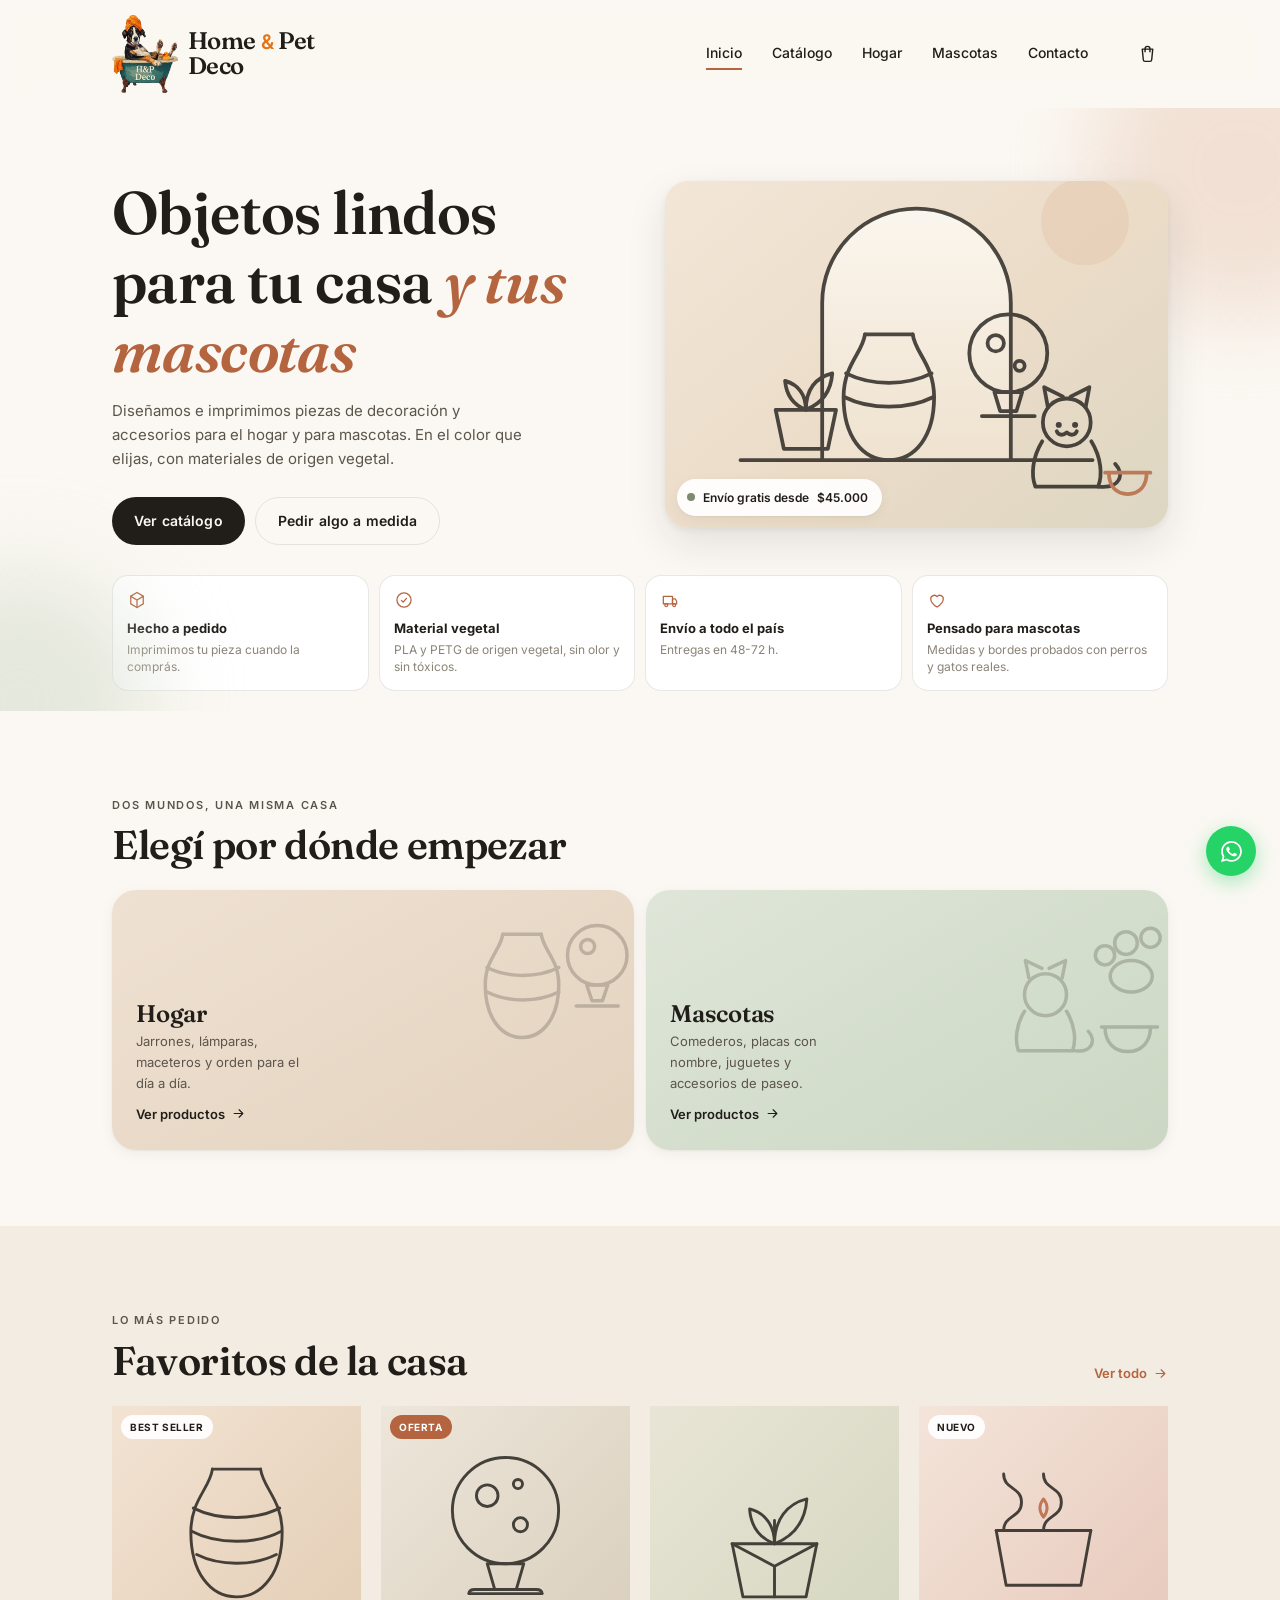
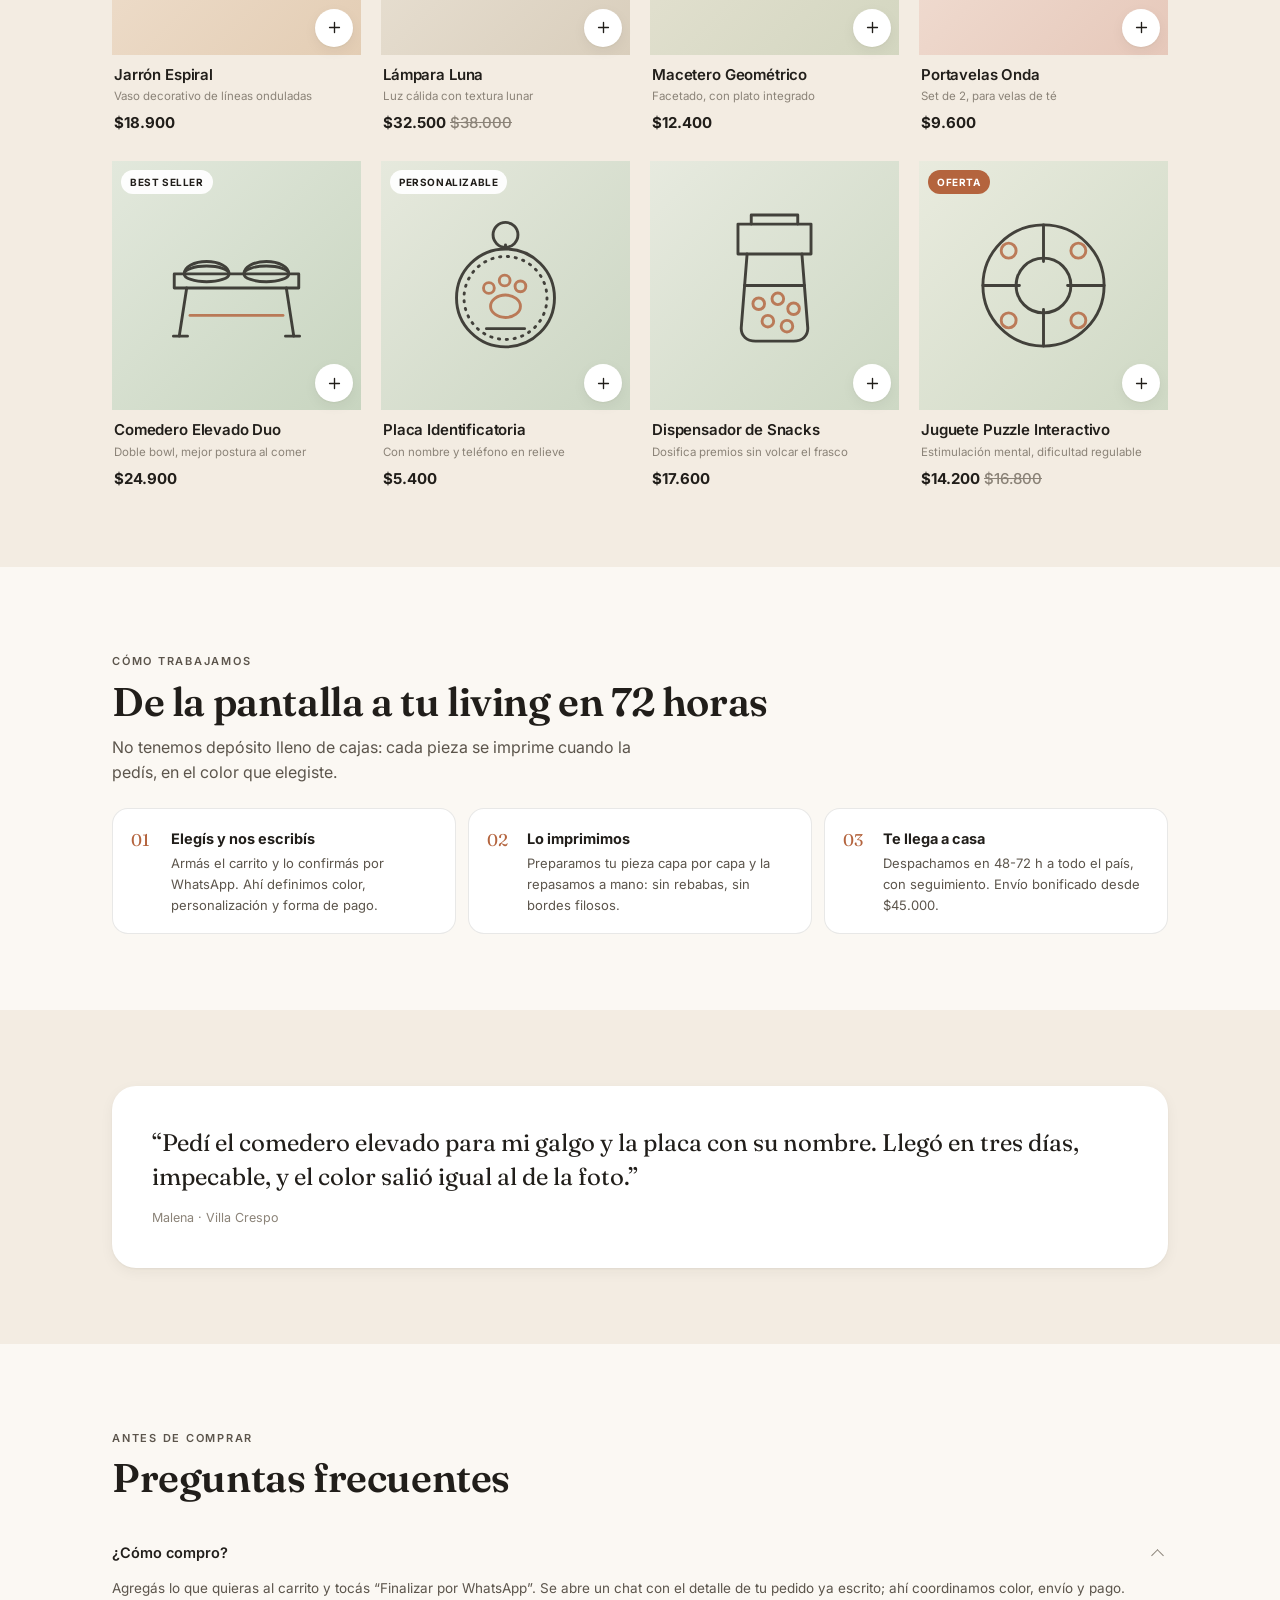
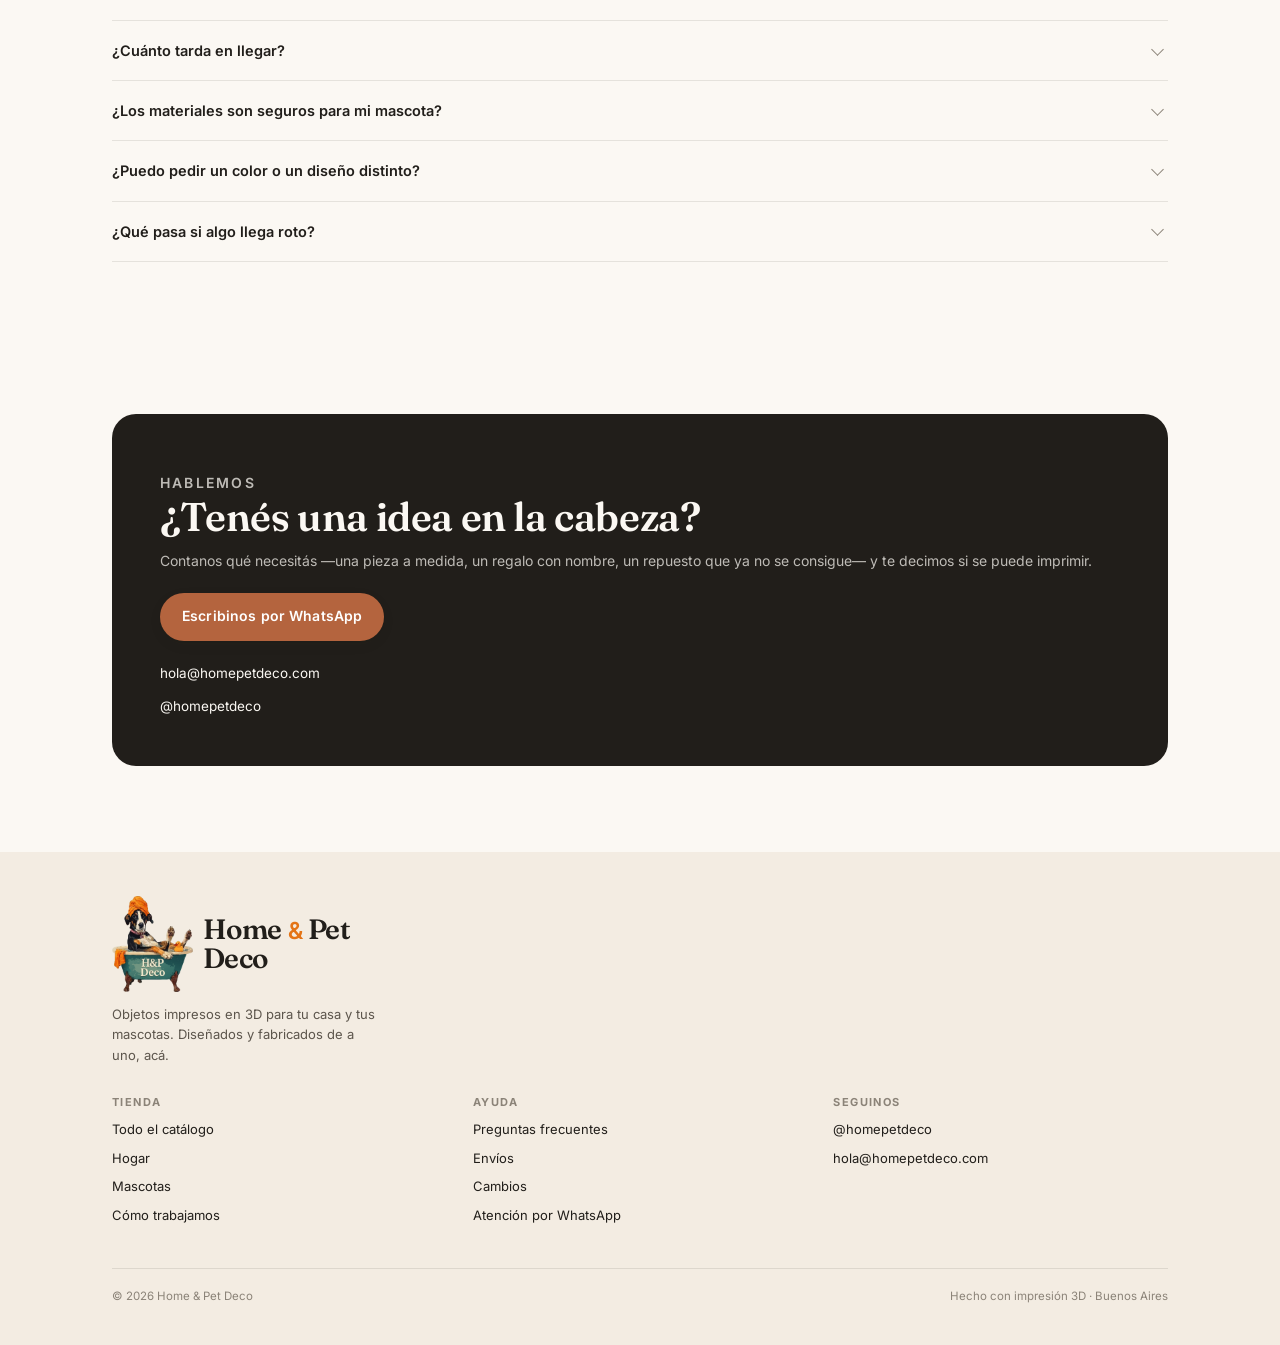
==== index.html @ baad9247 "Acortar los textos de las tarjetas de la portada Quita "Cero stock muerto" y el monto de envío grati" ====
<!DOCTYPE html>
<html lang="es">
<head>
<meta charset="utf-8">
<meta name="viewport" content="width=device-width, initial-scale=1, viewport-fit=cover">
<title>Home __TITLE__amp; Pet Deco — Deco para tu casa y tus mascotas, impresa en 3D</title>
<meta name="description" content="Objetos de decoración para el hogar y accesorios para perros y gatos, impresos en 3D a pedido. Envío a todo el país.">
<meta name="theme-color" content="#FBF8F3">
<meta property="og:type" content="website">
<meta property="og:site_name" content="Home &amp; Pet Deco">
<meta property="og:title" content="Home __TITLE__amp; Pet Deco — Deco para tu casa y tus mascotas, impresa en 3D">
<meta property="og:description" content="Objetos de decoración para el hogar y accesorios para perros y gatos, impresos en 3D a pedido. Envío a todo el país.">
<meta property="og:image" content="assets/img/logo-512.png">
<meta name="twitter:card" content="summary_large_image">
<link rel="icon" href="assets/img/favicon.png" type="image/png" sizes="64x64">
<link rel="apple-touch-icon" href="assets/img/apple-touch-icon.png">
<link rel="preconnect" href="https://fonts.googleapis.com">
<link rel="preconnect" href="https://fonts.gstatic.com" crossorigin>
<link href="https://fonts.googleapis.com/css2?family=Fraunces:ital,opsz,wght@0,9..144,500;0,9..144,600;1,9..144,500&family=Inter:wght@400;500;600;700&display=swap" rel="stylesheet">
<link rel="stylesheet" href="assets/css/styles.css">
</head>
<body>
<header class="header">
  <div class="header__inner">
    <a class="brand" href="index.html">
      <img class="brand__logo" src="assets/img/logo-header.png" alt="" width="241" height="288">
      <span class="brand__name">Home <em>&amp;</em> Pet<br>Deco</span>
    </a>

    <nav class="nav-desktop" aria-label="Navegación principal">
      <a href="index.html" class="is-active">Inicio</a>
      <a href="catalogo.html" class="">Catálogo</a>
      <a href="catalogo.html?cat=hogar">Hogar</a>
      <a href="catalogo.html?cat=mascotas">Mascotas</a>
      <a href="index.html#contacto">Contacto</a>
    </nav>

    <button class="icon-btn" data-open-cart aria-label="Abrir carrito">
      <svg viewBox="0 0 24 24" aria-hidden="true"><path d="M6 7h12l-1.2 12.2a2 2 0 0 1-2 1.8H9.2a2 2 0 0 1-2-1.8L6 7Z"/><path d="M9.2 10V6.6a2.8 2.8 0 0 1 5.6 0V10"/></svg>
      <span class="cart-count" data-cart-count>0</span>
    </button>

    <button class="icon-btn burger" data-open-menu aria-label="Abrir menú">
      <svg viewBox="0 0 24 24" aria-hidden="true"><path d="M4 7h16M4 12h16M4 17h16"/></svg>
    </button>
  </div>
</header>

<div class="mobile-menu" data-menu role="dialog" aria-modal="true" aria-label="Menú">
  <div class="mobile-menu__top">
    <span class="brand">
      <img class="brand__logo" src="assets/img/logo-header.png" alt="" width="241" height="288">
      <span class="brand__name">Home <em>&amp;</em> Pet<br>Deco</span>
    </span>
    <button class="icon-btn" data-close aria-label="Cerrar menú">
      <svg viewBox="0 0 24 24" aria-hidden="true"><path d="M6 6l12 12M18 6L6 18"/></svg>
    </button>
  </div>
  <nav>
    <a class="mobile-link" href="index.html">Inicio</a>
    <a class="mobile-link" href="catalogo.html">Catálogo<small>Todos los productos</small></a>
    <a class="mobile-link" href="catalogo.html?cat=hogar">Hogar<small>Jarrones, lámparas, maceteros</small></a>
    <a class="mobile-link" href="catalogo.html?cat=mascotas">Mascotas<small>Comederos, placas, juguetes</small></a>
    <a class="mobile-link" href="index.html#proceso">Cómo trabajamos</a>
    <a class="mobile-link" href="index.html#contacto">Contacto</a>
  </nav>
  <div class="mobile-menu__foot">
    <a class="btn btn--clay btn--block" data-wa="¡Hola! Quería hacerles una consulta.">Escribinos por WhatsApp</a>
    <a class="btn btn--ghost btn--block" data-ig>Instagram</a>
  </div>
</div>
<main>
  <!-- ================= HERO ================= -->
  <section class="hero">
    <div class="hero__blob hero__blob--a"></div>
    <div class="hero__blob hero__blob--b"></div>
    <div class="wrap hero__inner">
      <div>
        <h1 class="h-xl">Objetos lindos para tu casa <em>y tus mascotas</em></h1>
        <p class="lead">Diseñamos e imprimimos piezas de decoración y accesorios para el hogar y para mascotas. En el color que elijas, con materiales de origen vegetal.</p>
        <div class="hero__cta">
          <a class="btn btn--primary" href="catalogo.html">Ver catálogo</a>
          <a class="btn btn--ghost" data-wa="¡Hola! Quería encargar algo personalizado.">Pedir algo a medida</a>
        </div>
      </div>
      <div class="hero__art reveal">
        <img src="assets/img/hero.svg" alt="Jarrón, lámpara y comedero impresos en 3D" width="800" height="552" fetchpriority="high">
        <span class="hero__badge"><span class="dot"></span> Envío gratis desde <span data-envio-gratis>$45.000</span></span>
      </div>
    </div>
    <div class="wrap">
      <div class="values">
        <div class="value reveal">
          <svg viewBox="0 0 24 24" aria-hidden="true"><path d="M12 3l7.5 4.3v9.4L12 21l-7.5-4.3V7.3L12 3Z"/><path d="M12 12l7.5-4.3M12 12v9M12 12L4.5 7.7"/></svg>
          <b>Hecho a pedido</b><small>Imprimimos tu pieza cuando la comprás.</small>
        </div>
        <div class="value reveal">
          <svg viewBox="0 0 24 24" aria-hidden="true"><circle cx="12" cy="12" r="8.5"/><path d="M9 12.5l2 2 4-4.5"/></svg>
          <b>Material vegetal</b><small>PLA y PETG de origen vegetal, sin olor y sin tóxicos.</small>
        </div>
        <div class="value reveal">
          <svg viewBox="0 0 24 24" aria-hidden="true"><path d="M4 7.5h11v9H4z"/><path d="M15 10.5h3.2l1.8 3v3H15z"/><circle cx="7.5" cy="18" r="1.8"/><circle cx="17" cy="18" r="1.8"/></svg>
          <b>Envío a todo el país</b><small>Entregas en 48-72 h.</small>
        </div>
        <div class="value reveal">
          <svg viewBox="0 0 24 24" aria-hidden="true"><path d="M12 20.5s-7.5-4.4-7.5-9.6A4.2 4.2 0 0 1 12 8a4.2 4.2 0 0 1 7.5 2.9c0 5.2-7.5 9.6-7.5 9.6Z"/></svg>
          <b>Pensado para mascotas</b><small>Medidas y bordes probados con perros y gatos reales.</small>
        </div>
      </div>
    </div>
  </section>

  <!-- ================= CATEGORÍAS ================= -->
  <section class="section">
    <div class="wrap">
      <div class="section__head">
        <p class="eyebrow">Dos mundos, una misma casa</p>
        <h2 class="h-l">Elegí por dónde empezar</h2>
      </div>
      <div class="cats">
        <a class="cat cat--home reveal" href="catalogo.html?cat=hogar">
          <img class="cat__art" src="assets/img/cat-hogar.svg" alt="" aria-hidden="true" width="240" height="240">
          <div class="cat__body">
            <h3>Hogar</h3>
            <p>Jarrones, lámparas, maceteros y orden para el día a día.</p>
            <span class="link-arrow">Ver productos <svg viewBox="0 0 24 24" aria-hidden="true"><path d="M5 12h14M13 6l6 6-6 6"/></svg></span>
          </div>
        </a>
        <a class="cat cat--pet reveal" href="catalogo.html?cat=mascotas">
          <img class="cat__art" src="assets/img/cat-mascotas.svg" alt="" aria-hidden="true" width="240" height="240">
          <div class="cat__body">
            <h3>Mascotas</h3>
            <p>Comederos, placas con nombre, juguetes y accesorios de paseo.</p>
            <span class="link-arrow">Ver productos <svg viewBox="0 0 24 24" aria-hidden="true"><path d="M5 12h14M13 6l6 6-6 6"/></svg></span>
          </div>
        </a>
      </div>
    </div>
  </section>

  <!-- ================= DESTACADOS ================= -->
  <section class="section section--tint" id="destacados">
    <div class="wrap">
      <div class="section__head section__head--row">
        <div>
          <p class="eyebrow">Lo más pedido</p>
          <h2 class="h-l">Favoritos de la casa</h2>
        </div>
        <a class="link-arrow" href="catalogo.html">Ver todo <svg viewBox="0 0 24 24" aria-hidden="true"><path d="M5 12h14M13 6l6 6-6 6"/></svg></a>
      </div>
      <div class="grid" data-grid-destacados></div>
    </div>
  </section>

  <!-- ================= PROCESO ================= -->
  <section class="section" id="proceso">
    <div class="wrap">
      <div class="section__head">
        <p class="eyebrow">Cómo trabajamos</p>
        <h2 class="h-l">De la pantalla a tu living en 72 horas</h2>
        <p>No tenemos depósito lleno de cajas: cada pieza se imprime cuando la pedís, en el color que elegiste.</p>
      </div>
      <div class="steps">
        <div class="step reveal"><b>Elegís y nos escribís</b><p>Armás el carrito y lo confirmás por WhatsApp. Ahí definimos color, personalización y forma de pago.</p></div>
        <div class="step reveal"><b>Lo imprimimos</b><p>Preparamos tu pieza capa por capa y la repasamos a mano: sin rebabas, sin bordes filosos.</p></div>
        <div class="step reveal"><b>Te llega a casa</b><p>Despachamos en 48-72 h a todo el país, con seguimiento. Envío bonificado desde <span data-envio-gratis>$45.000</span>.</p></div>
      </div>
    </div>
  </section>

  <!-- ================= TESTIMONIO ================= -->
  <section class="section section--tint">
    <div class="wrap">
      <div class="quote reveal">
        <p>“Pedí el comedero elevado para mi galgo y la placa con su nombre. Llegó en tres días, impecable, y el color salió igual al de la foto.”</p>
        <footer>Malena · Villa Crespo</footer>
      </div>
    </div>
  </section>

  <!-- ================= FAQ ================= -->
  <section class="section" id="faq">
    <div class="wrap">
      <div class="section__head">
        <p class="eyebrow">Antes de comprar</p>
        <h2 class="h-l">Preguntas frecuentes</h2>
      </div>
      <div class="faq">
        <details open>
          <summary>¿Cómo compro?</summary>
          <p>Agregás lo que quieras al carrito y tocás “Finalizar por WhatsApp”. Se abre un chat con el detalle de tu pedido ya escrito; ahí coordinamos color, envío y pago.</p>
        </details>
        <details>
          <summary>¿Cuánto tarda en llegar?</summary>
          <p>Lo que está en stock sale al día siguiente. Lo que se imprime a pedido tarda 48 o 72 h, según la pieza (lo aclara cada producto), más el tiempo del correo.</p>
        </details>
        <details>
          <summary>¿Los materiales son seguros para mi mascota?</summary>
          <p>Sí. Usamos PLA de origen vegetal y PETG, sin BPA. Los comederos vienen con bowls de acero inoxidable removibles y los juguetes se desarman por completo para lavarlos.</p>
        </details>
        <details>
          <summary>¿Puedo pedir un color o un diseño distinto?</summary>
          <p>Sí. Trabajamos con ocho colores de filamento y hacemos piezas a medida: escribinos con la idea o una foto y te pasamos presupuesto sin cargo.</p>
        </details>
        <details>
          <summary>¿Qué pasa si algo llega roto?</summary>
          <p>Lo reimprimimos y te lo enviamos de nuevo sin costo. Tenés 30 días desde que recibís el pedido.</p>
        </details>
      </div>
    </div>
  </section>

  <!-- ================= CONTACTO ================= -->
  <section class="section" id="contacto">
    <div class="wrap">
      <div class="contact-card reveal">
        <p class="eyebrow">Hablemos</p>
        <h2 class="h-l">¿Tenés una idea en la cabeza?</h2>
        <p>Contanos qué necesitás —una pieza a medida, un regalo con nombre, un repuesto que ya no se consigue— y te decimos si se puede imprimir.</p>
        <a class="btn btn--clay" data-wa="¡Hola! Tengo una idea para imprimir en 3D y quería consultarles.">Escribinos por WhatsApp</a>
        <div class="contact-list">
          <a data-email="texto"><svg viewBox="0 0 24 24" aria-hidden="true"><path d="M3.5 6.5h17v11h-17z"/><path d="M3.5 7l8.5 6 8.5-6"/></svg>hola@homepetdeco.com</a>
          <a data-ig="texto"><svg viewBox="0 0 24 24" aria-hidden="true"><rect x="3.8" y="3.8" width="16.4" height="16.4" rx="5"/><circle cx="12" cy="12" r="4"/><circle cx="17" cy="7" r="1"/></svg>@homepetdeco</a>
        </div>
      </div>
    </div>
  </section>
</main>

<script type="application/ld+json">
{
  "@context": "https://schema.org",
  "@type": "Store",
  "name": "Home & Pet Deco",
  "description": "Objetos de decoración para el hogar y accesorios para mascotas impresos en 3D.",
  "image": "assets/img/hero.svg",
  "address": { "@type": "PostalAddress", "addressLocality": "Buenos Aires", "addressCountry": "AR" },
  "sameAs": ["https://instagram.com/homepetdeco"]
}
</script>
<footer class="footer">
  <div class="wrap">
    <a class="brand" href="index.html">
      <img class="brand__logo" src="assets/img/logo-header.png" alt="" width="241" height="288">
      <span class="brand__name">Home <em>&amp;</em> Pet<br>Deco</span>
    </a>
    <p class="footer__about">Objetos impresos en 3D para tu casa y tus mascotas. Diseñados y fabricados de a uno, acá.</p>

    <div class="footer__cols">
      <div>
        <h4>Tienda</h4>
        <ul>
          <li><a href="catalogo.html">Todo el catálogo</a></li>
          <li><a href="catalogo.html?cat=hogar">Hogar</a></li>
          <li><a href="catalogo.html?cat=mascotas">Mascotas</a></li>
          <li><a href="index.html#proceso">Cómo trabajamos</a></li>
        </ul>
      </div>
      <div>
        <h4>Ayuda</h4>
        <ul>
          <li><a href="index.html#faq">Preguntas frecuentes</a></li>
          <li><a href="index.html#faq">Envíos</a></li>
          <li><a href="index.html#faq">Cambios</a></li>
          <li><a data-wa="¡Hola! Quería hacerles una consulta.">Atención por WhatsApp</a></li>
        </ul>
      </div>
      <div>
        <h4>Seguinos</h4>
        <ul>
          <li><a data-ig="texto">@homepetdeco</a></li>
          <li><a data-email="texto">hola@homepetdeco.com</a></li>
        </ul>
      </div>
    </div>

    <div class="footer__bottom">
      <span>© <span data-year>2026</span> Home &amp; Pet Deco</span>
      <span>Hecho con impresión 3D · Buenos Aires</span>
    </div>
  </div>
</footer>

<div class="overlay" data-overlay data-close></div>

<aside class="drawer" data-drawer role="dialog" aria-modal="true" aria-label="Carrito">
  <div class="drawer__head">
    <h2>Tu carrito</h2>
    <button class="icon-btn" data-close aria-label="Cerrar carrito">
      <svg viewBox="0 0 24 24" aria-hidden="true"><path d="M6 6l12 12M18 6L6 18"/></svg>
    </button>
  </div>
  <div class="drawer__body" data-cart-body></div>
  <div class="drawer__foot" data-cart-foot hidden>
    <div class="drawer__total"><span>Total estimado</span><b data-cart-total>$0</b></div>
    <p class="drawer__note" data-cart-note></p>
    <button class="btn btn--clay btn--block" data-checkout>Finalizar por WhatsApp</button>
  </div>
</aside>

<a class="fab" data-wa="¡Hola! Quería hacerles una consulta." aria-label="Escribinos por WhatsApp">
  <svg viewBox="0 0 24 24" aria-hidden="true"><path d="M12.04 2C6.58 2 2.13 6.45 2.13 11.91c0 1.75.46 3.45 1.32 4.95L2 22l5.25-1.38a9.9 9.9 0 0 0 4.79 1.22h.01c5.46 0 9.91-4.45 9.91-9.91 0-2.65-1.03-5.14-2.9-7.01A9.82 9.82 0 0 0 12.04 2Zm0 18.15h-.01a8.2 8.2 0 0 1-4.19-1.15l-.3-.18-3.12.82.83-3.04-.2-.31a8.18 8.18 0 0 1-1.26-4.38c0-4.54 3.7-8.23 8.25-8.23 2.2 0 4.27.86 5.83 2.41a8.19 8.19 0 0 1 2.41 5.83c0 4.54-3.7 8.23-8.24 8.23Zm4.52-6.16c-.25-.12-1.47-.72-1.69-.81-.23-.08-.39-.12-.56.13-.16.24-.64.8-.78.97-.15.16-.29.18-.53.06-.25-.13-1.05-.39-1.99-1.23-.74-.66-1.23-1.47-1.38-1.71-.14-.25-.01-.38.11-.5.11-.11.25-.29.37-.43.13-.15.17-.25.25-.41.08-.17.04-.31-.02-.43-.06-.12-.56-1.34-.76-1.84-.2-.48-.4-.42-.56-.43h-.47c-.17 0-.43.06-.66.31-.22.25-.87.85-.87 2.07s.89 2.4 1.02 2.56c.12.17 1.75 2.67 4.23 3.74.59.26 1.05.41 1.41.52.59.19 1.13.16 1.56.1.48-.07 1.47-.6 1.67-1.18.21-.58.21-1.07.15-1.18-.06-.11-.22-.17-.47-.29Z" /></svg>
</a>

<script src="assets/js/data.js"></script>
<script src="assets/js/app.js"></script>
</body>
</html>
---- assets/css/styles.css ----
/* ============================================================
   Home & Pet Deco — sistema de diseño
   Mobile-first. Paleta cálida, tipografía serif + sans.
   ============================================================ */

:root {
  /* Color */
  --cream:      #FBF8F3;
  --cream-2:    #F3ECE2;
  --sand:       #E7DCCC;
  --ink:        #211E1A;
  --ink-soft:   #5C554C;
  --ink-mute:   #8B8378;
  --clay:       #B4643E;
  --naranja:    #E47416;   /* naranja del logo */
  --clay-dark:  #97502E;
  --sage:       #7C8B72;
  --white:      #FFFFFF;
  --line:       rgba(33, 30, 26, .10);

  /* Tipografía */
  --font-display: "Fraunces", "Iowan Old Style", Georgia, serif;
  --font-body: "Inter", -apple-system, BlinkMacSystemFont, "Segoe UI", Roboto, sans-serif;

  /* Espaciado y formas */
  --pad: 20px;
  --radius-s: 10px;
  --radius-m: 16px;
  --radius-l: 24px;
  --radius-pill: 999px;

  --shadow-s: 0 1px 2px rgba(33,30,26,.05), 0 4px 14px rgba(33,30,26,.05);
  --shadow-m: 0 2px 6px rgba(33,30,26,.06), 0 16px 40px rgba(33,30,26,.10);
  --shadow-l: 0 -8px 40px rgba(33,30,26,.14);

  --header-h: 92px;
  --max: 1120px;
  --ease: cubic-bezier(.22,.61,.36,1);
}

/* ---------- Reset ---------- */
*, *::before, *::after { box-sizing: border-box; }
html { -webkit-text-size-adjust: 100%; scroll-behavior: smooth; }
body {
  margin: 0;
  background: var(--cream);
  color: var(--ink);
  font-family: var(--font-body);
  font-size: 15px;
  line-height: 1.6;
  -webkit-font-smoothing: antialiased;
  overflow-x: hidden;
}
img, svg { display: block; max-width: 100%; }
img { height: auto; }
a { color: inherit; text-decoration: none; }
button { font: inherit; color: inherit; border: 0; background: none; cursor: pointer; }
input, select, textarea { font: inherit; color: inherit; }
h1, h2, h3, h4 { font-family: var(--font-display); font-weight: 600; line-height: 1.15; letter-spacing: -.01em; margin: 0; }
p { margin: 0; }
ul { margin: 0; padding: 0; list-style: none; }
:focus-visible { outline: 2px solid var(--clay); outline-offset: 3px; border-radius: 4px; }

.wrap { width: 100%; max-width: var(--max); margin-inline: auto; padding-inline: var(--pad); }
.sr-only {
  position: absolute; width: 1px; height: 1px; padding: 0; margin: -1px;
  overflow: hidden; clip: rect(0 0 0 0); white-space: nowrap; border: 0;
}

/* ---------- Tipografía utilitaria ---------- */
.eyebrow {
  font-family: var(--font-body);
  font-size: 11px; font-weight: 600;
  letter-spacing: .16em; text-transform: uppercase;
  color: var(--clay);
}
.lead { color: var(--ink-soft); font-size: 15px; }
.h-xl { font-size: clamp(34px, 9vw, 60px); }
.h-l  { font-size: clamp(26px, 6.5vw, 40px); }
.h-m  { font-size: clamp(20px, 5vw, 28px); }

/* ---------- Botones ---------- */
.btn {
  display: inline-flex; align-items: center; justify-content: center; gap: 8px;
  min-height: 48px; padding: 0 22px;
  border-radius: var(--radius-pill);
  font-size: 14px; font-weight: 600; letter-spacing: .01em;
  transition: transform .18s var(--ease), background-color .18s var(--ease), box-shadow .18s var(--ease), color .18s var(--ease);
  text-align: center;
}
.btn:active { transform: scale(.97); }
.btn--primary { background: var(--ink); color: var(--cream); }
.btn--primary:hover { background: #000; }
.btn--clay { background: var(--clay); color: #fff; box-shadow: var(--shadow-s); }
.btn--clay:hover { background: var(--clay-dark); }
.btn--ghost { border: 1px solid var(--line); background: transparent; }
.btn--ghost:hover { background: var(--cream-2); }
.btn--block { width: 100%; }
.btn[disabled] { opacity: .45; pointer-events: none; }

/* ============================================================
   Header
   ============================================================ */
.header {
  position: sticky; top: 0; z-index: 60;
  height: var(--header-h);
  display: flex; align-items: center;
  background: rgba(251,248,243,.82);
  backdrop-filter: saturate(180%) blur(14px);
  -webkit-backdrop-filter: saturate(180%) blur(14px);
  border-bottom: 1px solid transparent;
  transition: border-color .3s var(--ease), background-color .3s var(--ease);
}
.header.is-stuck { border-bottom-color: var(--line); }
.header__inner {
  width: 100%; max-width: var(--max); margin-inline: auto;
  padding-inline: var(--pad);
  display: flex; align-items: center; gap: 12px;
}
.brand { display: flex; align-items: center; gap: 10px; margin-right: auto; }
.brand__logo { height: 64px; width: auto; flex: none; }
.brand__name {
  font-family: var(--font-display); font-weight: 600;
  font-size: 20px; line-height: 1.04; letter-spacing: -.015em; white-space: nowrap;
}
/* el ampersand de Fraunces se empasta a este tamaño: se usa el del cuerpo */
.brand__name em {
  font-style: normal; color: var(--naranja);
  font-family: var(--font-body); font-size: .84em; font-weight: 600;
}
.footer .brand__logo { height: 82px; }
.footer .brand__name { font-size: 24px; }

.nav-desktop { display: none; }

.icon-btn {
  position: relative;
  width: 42px; height: 42px; flex: none;
  display: grid; place-items: center;
  border-radius: var(--radius-pill);
  transition: background-color .18s var(--ease);
}
.icon-btn:hover { background: var(--cream-2); }
.icon-btn svg { width: 21px; height: 21px; stroke: var(--ink); stroke-width: 1.6; fill: none; stroke-linecap: round; stroke-linejoin: round; }
.cart-count {
  position: absolute; top: 4px; right: 3px;
  min-width: 17px; height: 17px; padding: 0 4px;
  display: grid; place-items: center;
  background: var(--clay); color: #fff;
  font-size: 10px; font-weight: 700; line-height: 1;
  border-radius: var(--radius-pill);
  transform: scale(0); transition: transform .22s var(--ease);
}
.cart-count.is-visible { transform: scale(1); }

/* Menú móvil */
.mobile-menu {
  position: fixed; inset: 0; z-index: 90;
  background: var(--cream);
  padding: var(--pad);
  display: flex; flex-direction: column;
  transform: translateY(-100%);
  transition: transform .38s var(--ease);
  visibility: hidden;
}
.mobile-menu.is-open { transform: translateY(0); visibility: visible; }
.mobile-menu__top { display: flex; align-items: center; min-height: var(--header-h); margin-bottom: 18px; }
.mobile-menu__top .brand { margin-right: auto; }
.mobile-menu a.mobile-link {
  display: block; padding: 14px 0;
  font-family: var(--font-display); font-size: 30px;
  border-bottom: 1px solid var(--line);
}
.mobile-menu a.mobile-link small {
  display: block; font-family: var(--font-body);
  font-size: 12px; color: var(--ink-mute); letter-spacing: .02em; margin-top: 2px;
}
.mobile-menu__foot { margin-top: auto; padding-top: 24px; display: grid; gap: 10px; }

/* ============================================================
   Hero
   ============================================================ */
.hero { position: relative; padding: 40px 0 12px; overflow: hidden; }
.hero__blob {
  position: absolute; z-index: 0; border-radius: 50%;
  filter: blur(46px); opacity: .5; pointer-events: none;
}
.hero__blob--a { width: 300px; height: 300px; background: #E8C9B4; top: -90px; right: -110px; }
.hero__blob--b { width: 260px; height: 260px; background: #CFD8C6; bottom: -120px; left: -110px; }
.hero__inner { position: relative; z-index: 1; }
.hero h1 { margin: 14px 0 0; }
.hero h1 em { font-style: italic; color: var(--clay); }
.hero .lead { margin-top: 14px; max-width: 46ch; }
.hero__cta { display: flex; flex-wrap: wrap; gap: 10px; margin-top: 26px; }
.hero__art { margin-top: 34px; position: relative; }
.hero__art img {
  width: 100%; border-radius: var(--radius-l);
  background: var(--cream-2); box-shadow: var(--shadow-m);
}
.hero__badge {
  position: absolute; left: 12px; bottom: 12px;
  display: flex; align-items: center; gap: 8px;
  padding: 9px 14px 9px 10px;
  background: rgba(255,255,255,.92);
  backdrop-filter: blur(8px);
  border-radius: var(--radius-pill);
  box-shadow: var(--shadow-s);
  font-size: 12px; font-weight: 600;
}
.hero__badge span.dot { width: 8px; height: 8px; border-radius: 50%; background: var(--sage); flex: none; }

/* Tira de valores */
.values {
  margin-top: 30px;
  display: grid; grid-template-columns: repeat(2, 1fr); gap: 10px;
}
.value {
  background: var(--white); border: 1px solid var(--line);
  border-radius: var(--radius-m); padding: 14px;
}
.value svg { width: 20px; height: 20px; stroke: var(--clay); stroke-width: 1.5; fill: none; stroke-linecap: round; stroke-linejoin: round; margin-bottom: 8px; }
.value b { display: block; font-size: 13px; }
.value small { color: var(--ink-mute); font-size: 12px; line-height: 1.45; display: block; margin-top: 2px; }

/* ============================================================
   Secciones
   ============================================================ */
.section { padding: 56px 0; }
.section--tint { background: var(--cream-2); }
.section__head { margin-bottom: 22px; }
.section__head h2 { margin-top: 8px; }
.section__head p { margin-top: 10px; color: var(--ink-soft); max-width: 52ch; }
.section__head--row { display: flex; align-items: flex-end; justify-content: space-between; gap: 16px; }
.link-arrow {
  display: inline-flex; align-items: center; gap: 6px;
  font-size: 13px; font-weight: 600; color: var(--clay); white-space: nowrap;
}
.link-arrow svg { width: 15px; height: 15px; stroke: currentColor; stroke-width: 1.8; fill: none; stroke-linecap: round; stroke-linejoin: round; transition: transform .2s var(--ease); }
.link-arrow:hover svg { transform: translateX(3px); }

/* Categorías */
.cats { display: grid; gap: 12px; }
.cat {
  position: relative; overflow: hidden;
  display: flex; align-items: flex-end;
  min-height: 190px; padding: 18px;
  border-radius: var(--radius-l);
  background: var(--sand);
  box-shadow: var(--shadow-s);
  transition: transform .3s var(--ease), box-shadow .3s var(--ease);
}
.cat:hover { transform: translateY(-3px); box-shadow: var(--shadow-m); }
.cat--home { background: linear-gradient(150deg, #EFE1D2, #E3D2BE); }
.cat--pet  { background: linear-gradient(150deg, #DFE6D9, #CBD7C3); }
.cat__art { position: absolute; right: -14px; top: -10px; width: 168px; opacity: .95; pointer-events: none; }
.cat__body { position: relative; z-index: 1; }
.cat h3 { font-size: 24px; }
.cat p { font-size: 13px; color: var(--ink-soft); margin-top: 4px; max-width: 22ch; }
.cat .link-arrow { margin-top: 10px; color: var(--ink); }

/* ============================================================
   Grilla de productos
   ============================================================ */
.grid {
  display: grid;
  grid-template-columns: repeat(2, minmax(0, 1fr));
  gap: 14px 12px;
}
.card { display: flex; flex-direction: column; height: 100%; }
.card__top { position: relative; }
.card__media {
  position: relative;
  border-radius: var(--radius-m);
  overflow: hidden;
  background: var(--cream-2);
  aspect-ratio: 1 / 1;
}
.card__media img {
  width: 100%; height: 100%; object-fit: cover;
  transition: transform .5s var(--ease);
}
.card:hover .card__media img { transform: scale(1.04); }
.card__tag {
  position: absolute; top: 9px; left: 9px;
  padding: 4px 9px;
  background: rgba(255,255,255,.94);
  border-radius: var(--radius-pill);
  font-size: 10px; font-weight: 700;
  letter-spacing: .06em; text-transform: uppercase;
}
.card__tag--clay { background: var(--clay); color: #fff; }
.card__add {
  position: absolute; right: 8px; bottom: 8px;
  width: 38px; height: 38px;
  display: grid; place-items: center;
  background: var(--white); color: var(--ink);
  border-radius: 50%;
  box-shadow: var(--shadow-s);
  transition: background-color .18s var(--ease), color .18s var(--ease), transform .18s var(--ease);
}
.card__add svg { width: 17px; height: 17px; stroke: currentColor; stroke-width: 1.9; fill: none; stroke-linecap: round; }
.card__add:hover { background: var(--ink); color: var(--cream); }
.card__add:active { transform: scale(.9); }
.card__add.is-done { background: var(--sage); color: #fff; }
.card__body { padding: 10px 2px 0; display: flex; flex-direction: column; flex: 1; }
.card__name { font-family: var(--font-body); font-size: 13.5px; font-weight: 600; line-height: 1.35; }
.card__meta { font-size: 11.5px; color: var(--ink-mute); margin-top: 2px; }
.card__price { font-size: 14px; font-weight: 700; margin-top: auto; padding-top: 6px; }

/* Filtros */
.toolbar {
  position: sticky; top: var(--header-h); z-index: 40;
  background: var(--cream);
  padding: 12px 0;
  margin-bottom: 6px;
  border-bottom: 1px solid var(--line);
}
.chips {
  display: flex; gap: 8px; overflow-x: auto;
  scrollbar-width: none; -ms-overflow-style: none;
  padding-bottom: 2px;
}
.chips::-webkit-scrollbar { display: none; }
.chip {
  flex: none;
  padding: 8px 15px;
  border: 1px solid var(--line);
  border-radius: var(--radius-pill);
  font-size: 13px; font-weight: 500; white-space: nowrap;
  background: var(--white);
  transition: all .18s var(--ease);
}
.chip[aria-pressed="true"] { background: var(--ink); color: var(--cream); border-color: var(--ink); }
.toolbar__row { display: flex; align-items: center; gap: 10px; margin-top: 10px; }
.count { font-size: 12px; color: var(--ink-mute); margin-right: auto; }
.select {
  appearance: none;
  padding: 8px 30px 8px 12px;
  border: 1px solid var(--line); border-radius: var(--radius-pill);
  background: var(--white) url("data:image/svg+xml,%3Csvg xmlns='http://www.w3.org/2000/svg' width='12' height='12' viewBox='0 0 24 24' fill='none' stroke='%235C554C' stroke-width='2.4' stroke-linecap='round'%3E%3Cpath d='M6 9l6 6 6-6'/%3E%3C/svg%3E") no-repeat right 11px center;
  font-size: 13px;
}
.empty { text-align: center; padding: 50px 0; color: var(--ink-mute); }

/* ============================================================
   Producto (detalle)
   ============================================================ */
.pd { padding: 16px 0 110px; }
.crumbs { font-size: 12px; color: var(--ink-mute); margin-bottom: 14px; }
.crumbs a:hover { color: var(--ink); }
.pd__media {
  border-radius: var(--radius-l); overflow: hidden;
  background: var(--cream-2); aspect-ratio: 1 / 1;
}
.pd__media img { width: 100%; height: 100%; object-fit: cover; }
.pd__head { margin-top: 20px; }
.pd__head h1 { font-size: clamp(26px, 7vw, 38px); margin-top: 8px; }
.pd__price { font-size: 22px; font-weight: 700; margin-top: 12px; }
.pd__desc { margin-top: 14px; color: var(--ink-soft); }
.pd__block { margin-top: 26px; }
.pd__block h3 { font-family: var(--font-body); font-size: 12px; font-weight: 700; letter-spacing: .12em; text-transform: uppercase; color: var(--ink-mute); margin-bottom: 10px; }
.swatches { display: flex; gap: 10px; flex-wrap: wrap; }
.swatch {
  width: 38px; height: 38px; border-radius: 50%;
  border: 2px solid transparent; box-shadow: inset 0 0 0 1px var(--line);
  transition: border-color .18s var(--ease);
}
.swatch[aria-pressed="true"] { border-color: var(--ink); }
.specs { border-top: 1px solid var(--line); }
.specs div {
  display: flex; justify-content: space-between; gap: 16px;
  padding: 11px 0; border-bottom: 1px solid var(--line);
  font-size: 13.5px;
}
.specs dt { color: var(--ink-mute); }
.specs dd { margin: 0; font-weight: 500; text-align: right; }

.qty { display: inline-flex; align-items: center; border: 1px solid var(--line); border-radius: var(--radius-pill); background: var(--white); }
.qty button { width: 40px; height: 44px; display: grid; place-items: center; font-size: 18px; color: var(--ink-soft); }
.qty button:hover { color: var(--ink); }
.qty span { min-width: 26px; text-align: center; font-weight: 600; font-size: 14px; }

.buybar {
  position: fixed; left: 0; right: 0; bottom: 0; z-index: 50;
  display: flex; gap: 10px; align-items: center;
  padding: 12px var(--pad) calc(12px + env(safe-area-inset-bottom));
  background: rgba(251,248,243,.94);
  backdrop-filter: blur(14px); -webkit-backdrop-filter: blur(14px);
  border-top: 1px solid var(--line);
}
.buybar .btn { flex: 1; }

/* ============================================================
   Carrito (drawer)
   ============================================================ */
.overlay {
  position: fixed; inset: 0; z-index: 80;
  background: rgba(33,30,26,.42);
  opacity: 0; visibility: hidden;
  transition: opacity .3s var(--ease), visibility .3s var(--ease);
}
.overlay.is-open { opacity: 1; visibility: visible; }
.drawer {
  position: fixed; z-index: 85; right: 0; bottom: 0; left: 0;
  max-height: 88vh;
  display: flex; flex-direction: column;
  background: var(--cream);
  border-radius: var(--radius-l) var(--radius-l) 0 0;
  box-shadow: var(--shadow-l);
  transform: translateY(101%);
  transition: transform .38s var(--ease);
  visibility: hidden;
}
.drawer.is-open { transform: translateY(0); visibility: visible; }
.drawer__head {
  display: flex; align-items: center; gap: 12px;
  padding: 16px var(--pad) 12px;
  border-bottom: 1px solid var(--line);
}
.drawer__head h2 { font-size: 19px; margin-right: auto; }
.drawer__body { overflow-y: auto; -webkit-overflow-scrolling: touch; padding: 6px var(--pad); flex: 1; }
.drawer__foot {
  padding: 14px var(--pad) calc(16px + env(safe-area-inset-bottom));
  border-top: 1px solid var(--line);
  background: var(--cream);
}
.drawer__total { display: flex; justify-content: space-between; align-items: baseline; margin-bottom: 4px; }
.drawer__total b { font-size: 20px; font-family: var(--font-display); }
.drawer__note { font-size: 11.5px; color: var(--ink-mute); margin: 6px 0 12px; }

.line { display: flex; gap: 12px; padding: 14px 0; border-bottom: 1px solid var(--line); }
.line__img { width: 66px; height: 66px; flex: none; border-radius: var(--radius-s); overflow: hidden; background: var(--cream-2); }
.line__img img { width: 100%; height: 100%; object-fit: cover; }
.line__body { flex: 1; min-width: 0; }
.line__name { font-size: 13.5px; font-weight: 600; line-height: 1.3; }
.line__meta { font-size: 11.5px; color: var(--ink-mute); margin-top: 2px; }
.line__row { display: flex; align-items: center; justify-content: space-between; margin-top: 8px; gap: 10px; }
.line .qty button { width: 32px; height: 32px; font-size: 15px; }
.line .qty span { min-width: 20px; font-size: 13px; }
.line__price { font-size: 13.5px; font-weight: 700; }
.line__del { font-size: 11.5px; color: var(--ink-mute); text-decoration: underline; }
.line__del:hover { color: var(--clay); }
.cart-empty { text-align: center; padding: 46px 10px; }
.cart-empty p { color: var(--ink-mute); margin: 8px 0 18px; font-size: 13.5px; }

/* ============================================================
   Proceso / Nosotros / Contacto
   ============================================================ */
.steps { display: grid; gap: 12px; counter-reset: s; }
.step {
  position: relative;
  background: var(--white); border: 1px solid var(--line);
  border-radius: var(--radius-m); padding: 18px 18px 18px 58px;
}
.step::before {
  counter-increment: s; content: counter(s, decimal-leading-zero);
  position: absolute; left: 18px; top: 17px;
  font-family: var(--font-display); font-size: 17px; color: var(--clay);
}
.step b { display: block; font-size: 14.5px; }
.step p { font-size: 13px; color: var(--ink-soft); margin-top: 3px; }

.quote {
  background: var(--white); border-radius: var(--radius-l);
  padding: 26px 22px; box-shadow: var(--shadow-s);
}
.quote p { font-family: var(--font-display); font-size: 19px; line-height: 1.4; }
.quote footer { margin-top: 14px; font-size: 12.5px; color: var(--ink-mute); }

.faq details {
  border-bottom: 1px solid var(--line);
  padding: 4px 0;
}
.faq summary {
  list-style: none; cursor: pointer;
  padding: 14px 30px 14px 0; position: relative;
  font-weight: 600; font-size: 14.5px;
}
.faq summary::-webkit-details-marker { display: none; }
.faq summary::after {
  content: ""; position: absolute; right: 6px; top: 50%;
  width: 9px; height: 9px; margin-top: -6px;
  border-right: 1.8px solid var(--ink-mute); border-bottom: 1.8px solid var(--ink-mute);
  transform: rotate(45deg); transition: transform .25s var(--ease);
}
.faq details[open] summary::after { transform: rotate(-135deg); margin-top: -2px; }
.faq p { padding: 0 0 16px; color: var(--ink-soft); font-size: 13.5px; }

.contact-card {
  background: var(--ink); color: var(--cream);
  border-radius: var(--radius-l); padding: 30px 22px;
}
.contact-card h2 { color: var(--cream); }
.contact-card p { color: rgba(251,248,243,.72); margin-top: 10px; font-size: 14px; }
.contact-card .btn--clay { margin-top: 20px; }
.contact-list { margin-top: 22px; display: grid; gap: 12px; }
.contact-list a { display: flex; align-items: center; gap: 10px; font-size: 13.5px; }
.contact-list svg { width: 17px; height: 17px; stroke: var(--clay); stroke-width: 1.6; fill: none; stroke-linecap: round; stroke-linejoin: round; flex: none; }

/* ============================================================
   Footer
   ============================================================ */
.footer { background: var(--cream-2); padding: 44px 0 86px; margin-top: 10px; }
.footer .brand { margin-bottom: 12px; }
.footer__about { font-size: 13px; color: var(--ink-soft); max-width: 34ch; }
.footer__cols { display: grid; grid-template-columns: 1fr 1fr; gap: 26px; margin-top: 30px; }
.footer h4 { font-family: var(--font-body); font-size: 11px; font-weight: 700; letter-spacing: .13em; text-transform: uppercase; color: var(--ink-mute); margin-bottom: 10px; }
.footer li { margin-bottom: 8px; font-size: 13px; }
.footer li a:hover { color: var(--clay); }
.footer__bottom {
  margin-top: 34px; padding-top: 18px; border-top: 1px solid var(--line);
  display: flex; flex-wrap: wrap; gap: 8px; justify-content: space-between;
  font-size: 11.5px; color: var(--ink-mute);
}

/* WhatsApp flotante */
.fab {
  position: fixed; right: 16px; bottom: calc(16px + env(safe-area-inset-bottom)); z-index: 45;
  width: 50px; height: 50px; border-radius: 50%;
  display: grid; place-items: center;
  background: #25D366; color: #fff;
  box-shadow: 0 6px 20px rgba(37,211,102,.4);
  transition: transform .2s var(--ease);
}
.fab:hover { transform: scale(1.06); }
.fab svg { width: 25px; height: 25px; fill: currentColor; }

/* Toast */
.toast {
  position: fixed; left: 50%; bottom: 104px; z-index: 95;
  transform: translate(-50%, 20px);
  padding: 11px 18px; border-radius: var(--radius-pill);
  background: var(--ink); color: var(--cream);
  font-size: 13px; font-weight: 500;
  box-shadow: var(--shadow-m);
  opacity: 0; pointer-events: none;
  transition: opacity .25s var(--ease), transform .25s var(--ease);
  max-width: calc(100vw - 40px); text-align: center;
}
.toast.is-visible { opacity: 1; transform: translate(-50%, 0); }

/* Animación de entrada */
.reveal { opacity: 0; transform: translateY(18px); }
.reveal.is-in { opacity: 1; transform: none; transition: opacity .6s var(--ease), transform .6s var(--ease); }

body.is-locked { overflow: hidden; }

/* ============================================================
   Tablet / Desktop
   ============================================================ */
@media (min-width: 700px) {
  :root { --pad: 32px; --header-h: 108px; }
  body { font-size: 16px; }
  .brand__logo { height: 78px; }
  .brand__name { font-size: 24px; }
  .footer .brand__logo { height: 96px; }
  .footer .brand__name { font-size: 28px; }
  .values { grid-template-columns: repeat(4, 1fr); }
  .cats { grid-template-columns: 1fr 1fr; }
  .cat { min-height: 260px; padding: 24px; }
  .cat__art { width: 210px; }
  .grid { grid-template-columns: repeat(3, minmax(0, 1fr)); gap: 26px 20px; }
  .card__name { font-size: 15px; }
  .card__price { font-size: 15px; }
  .steps { grid-template-columns: repeat(3, 1fr); }
  .footer { padding-bottom: 40px; }
  .section { padding: 76px 0; }
  .hero { padding: 56px 0 20px; }
  .footer__cols { grid-template-columns: repeat(3, 1fr); }
  .drawer {
    left: auto; top: 0; width: 420px; max-height: none;
    border-radius: 0;
    transform: translateX(101%);
  }
  .drawer.is-open { transform: translateX(0); }
  .quote { padding: 40px; }
  .quote p { font-size: 24px; }
  .contact-card { padding: 48px; }
}

@media (min-width: 900px) {
  .nav-desktop { display: flex; align-items: center; gap: 30px; margin-right: 26px; }
  .nav-desktop a { font-size: 14px; font-weight: 500; position: relative; }
  .nav-desktop a::after {
    content: ""; position: absolute; left: 0; right: 0; bottom: -5px; height: 1.5px;
    background: var(--clay); transform: scaleX(0); transform-origin: left;
    transition: transform .25s var(--ease);
  }
  .nav-desktop a:hover::after, .nav-desktop a.is-active::after { transform: scaleX(1); }
  .burger { display: none; }
  .grid { grid-template-columns: repeat(4, minmax(0, 1fr)); }
  .hero__inner { display: grid; grid-template-columns: 1fr 1fr; gap: 50px; align-items: center; }
  .hero__art { margin-top: 0; }
  .pd__layout { display: grid; grid-template-columns: 1fr 1fr; gap: 54px; align-items: start; }
  .pd { padding-bottom: 60px; }
  .pd__head { margin-top: 0; }
  .buybar {
    position: static; background: none; border: 0; padding: 22px 0 0;
    backdrop-filter: none; -webkit-backdrop-filter: none;
  }
  .fab { bottom: 24px; right: 24px; }
}

@media (prefers-reduced-motion: reduce) {
  *, *::before, *::after { animation-duration: .01ms !important; transition-duration: .01ms !important; scroll-behavior: auto !important; }
  .reveal { opacity: 1; transform: none; }
}
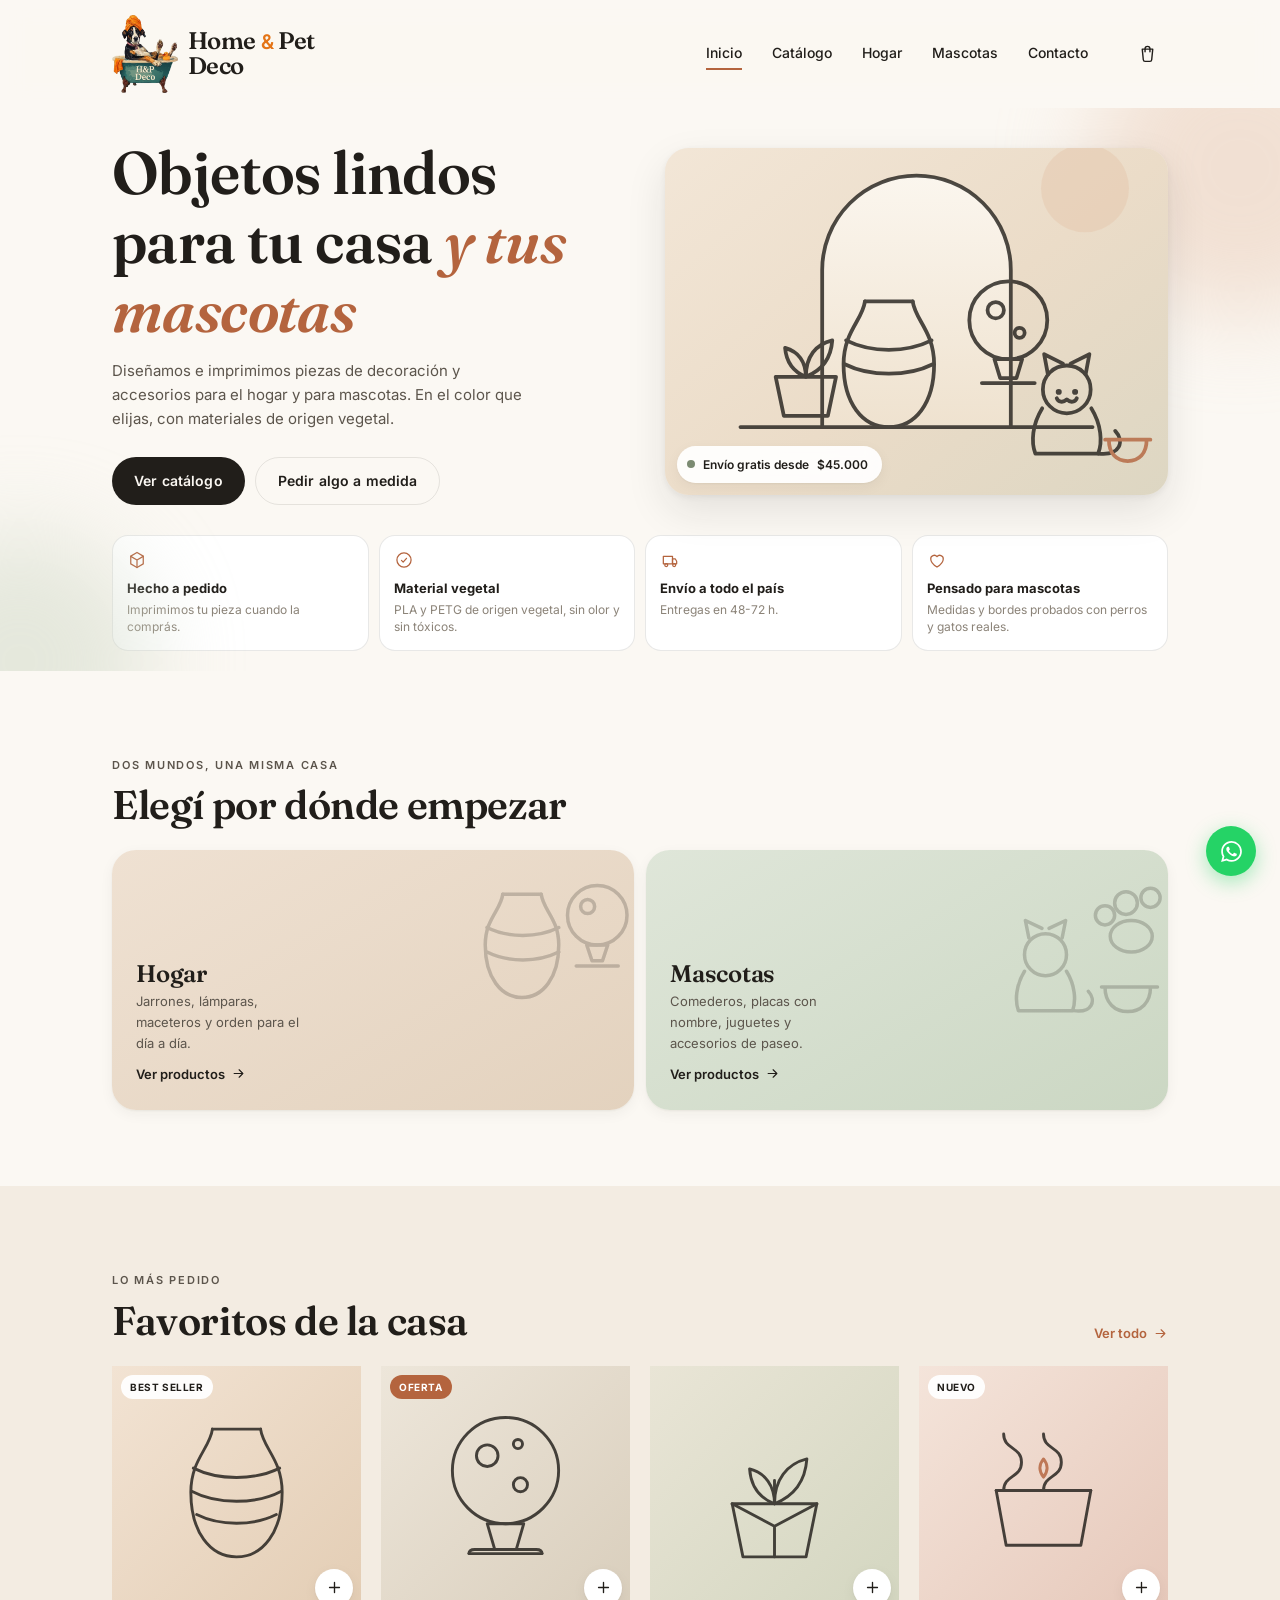
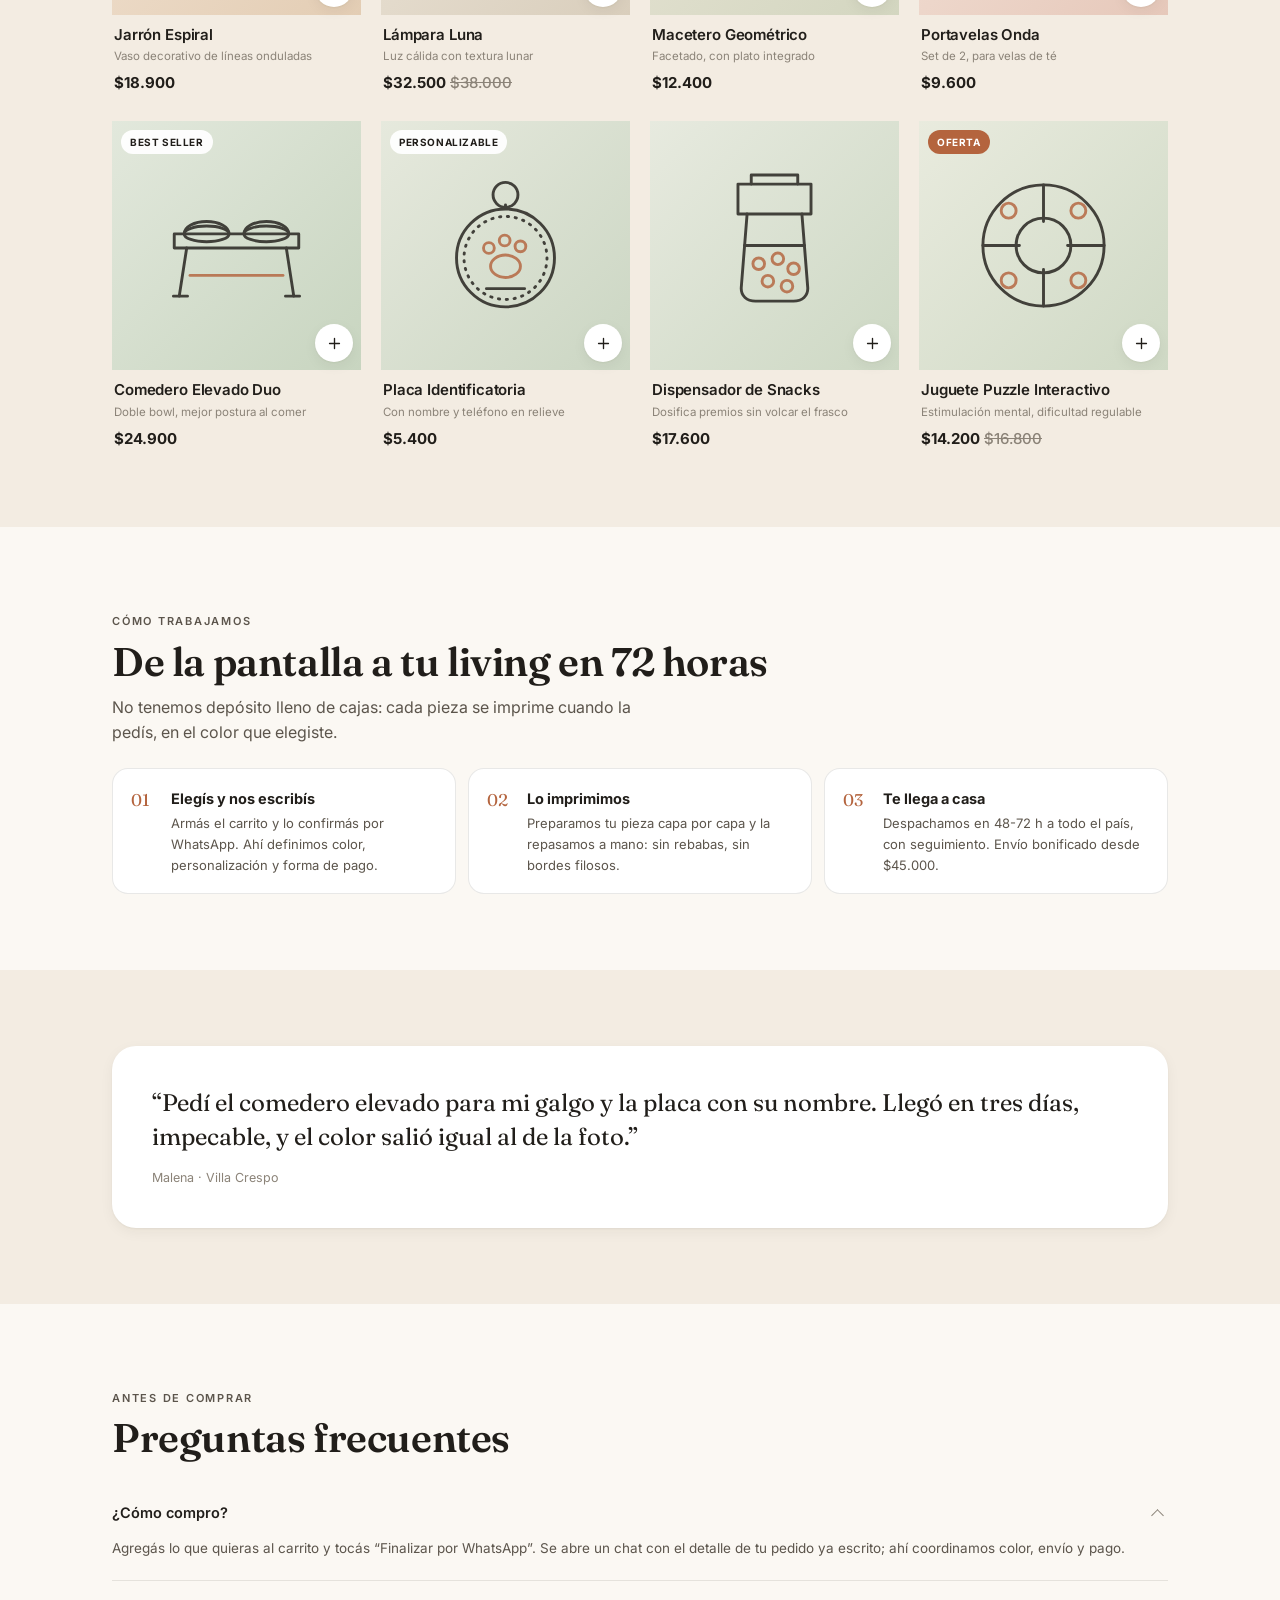
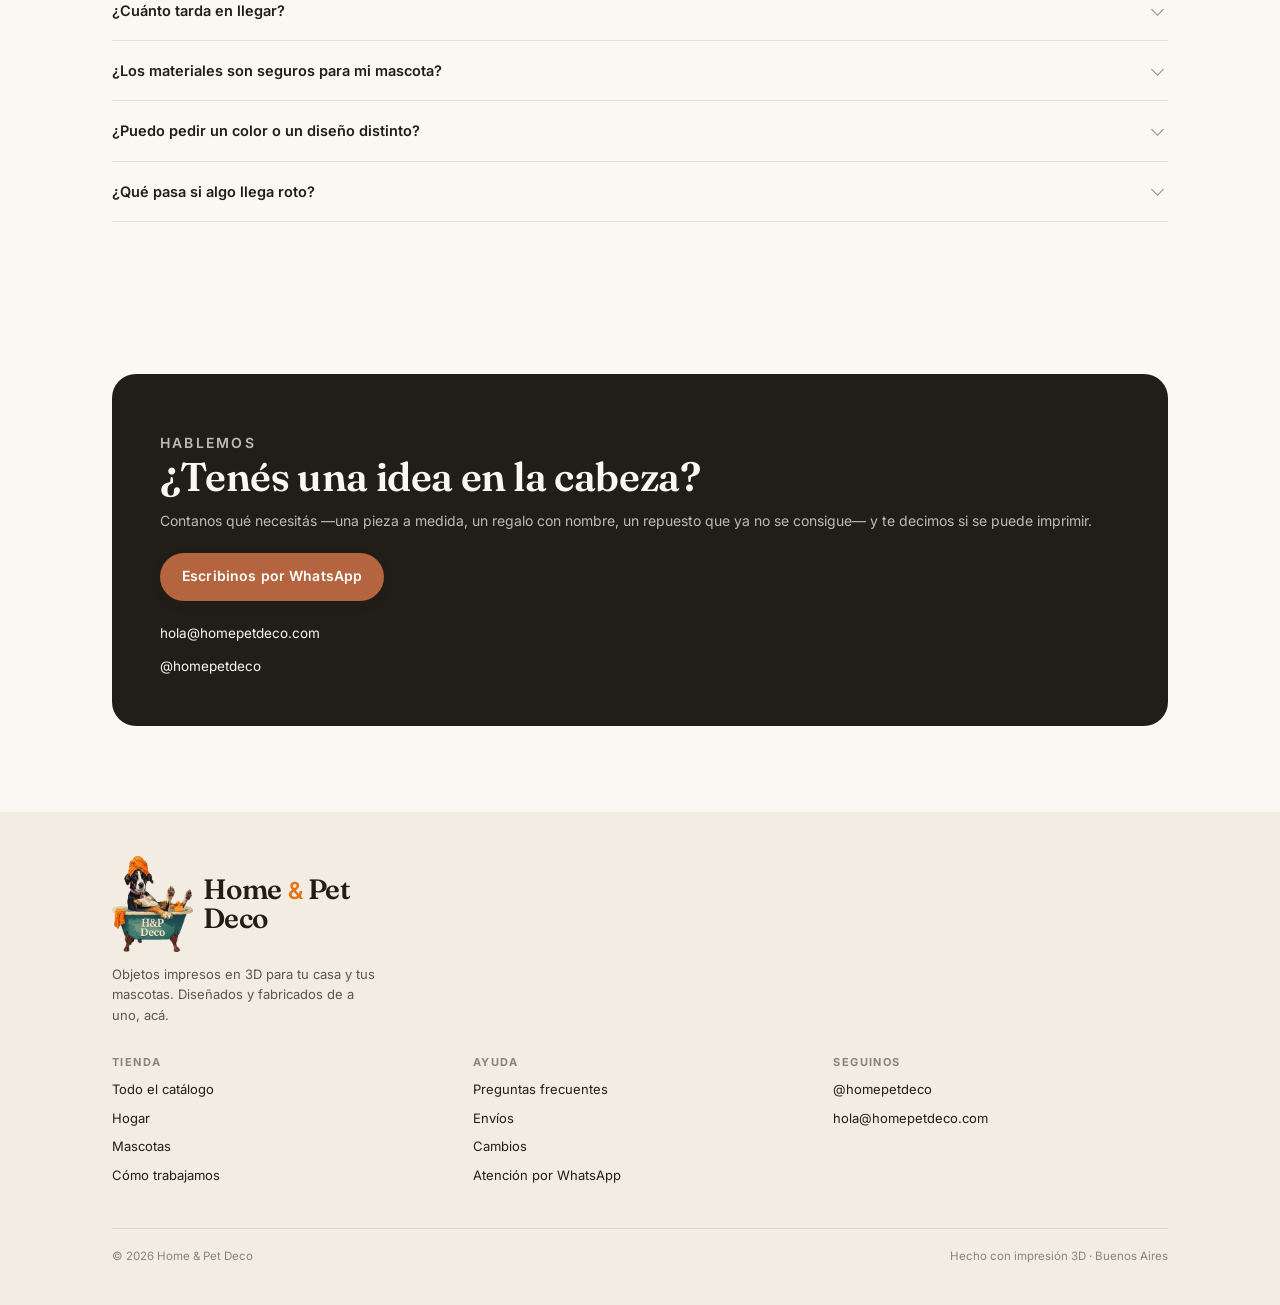
==== commit acb548f5: "Versionar el CSS y el JavaScript para saltear la caché Los cambios de diseño no se veían: el navegad" ====
--- a/index.html
+++ b/index.html
@@ -17,7 +17,7 @@
 <link rel="preconnect" href="https://fonts.googleapis.com">
 <link rel="preconnect" href="https://fonts.gstatic.com" crossorigin>
 <link href="https://fonts.googleapis.com/css2?family=Fraunces:ital,opsz,wght@0,9..144,500;0,9..144,600;1,9..144,500&family=Inter:wght@400;500;600;700&display=swap" rel="stylesheet">
-<link rel="stylesheet" href="assets/css/styles.css">
+<link rel="stylesheet" href="assets/css/styles.css?v=20260908">
 </head>
 <body>
 <header class="header">
@@ -302,7 +302,7 @@
   <svg viewBox="0 0 24 24" aria-hidden="true"><path d="M12.04 2C6.58 2 2.13 6.45 2.13 11.91c0 1.75.46 3.45 1.32 4.95L2 22l5.25-1.38a9.9 9.9 0 0 0 4.79 1.22h.01c5.46 0 9.91-4.45 9.91-9.91 0-2.65-1.03-5.14-2.9-7.01A9.82 9.82 0 0 0 12.04 2Zm0 18.15h-.01a8.2 8.2 0 0 1-4.19-1.15l-.3-.18-3.12.82.83-3.04-.2-.31a8.18 8.18 0 0 1-1.26-4.38c0-4.54 3.7-8.23 8.25-8.23 2.2 0 4.27.86 5.83 2.41a8.19 8.19 0 0 1 2.41 5.83c0 4.54-3.7 8.23-8.24 8.23Zm4.52-6.16c-.25-.12-1.47-.72-1.69-.81-.23-.08-.39-.12-.56.13-.16.24-.64.8-.78.97-.15.16-.29.18-.53.06-.25-.13-1.05-.39-1.99-1.23-.74-.66-1.23-1.47-1.38-1.71-.14-.25-.01-.38.11-.5.11-.11.25-.29.37-.43.13-.15.17-.25.25-.41.08-.17.04-.31-.02-.43-.06-.12-.56-1.34-.76-1.84-.2-.48-.4-.42-.56-.43h-.47c-.17 0-.43.06-.66.31-.22.25-.87.85-.87 2.07s.89 2.4 1.02 2.56c.12.17 1.75 2.67 4.23 3.74.59.26 1.05.41 1.41.52.59.19 1.13.16 1.56.1.48-.07 1.47-.6 1.67-1.18.21-.58.21-1.07.15-1.18-.06-.11-.22-.17-.47-.29Z" /></svg>
 </a>
 
-<script src="assets/js/data.js"></script>
-<script src="assets/js/app.js"></script>
+<script src="assets/js/data.js?v=20260908"></script>
+<script src="assets/js/app.js?v=20260908"></script>
 </body>
 </html>
--- a/assets/css/styles.css
+++ b/assets/css/styles.css
@@ -180,7 +180,7 @@
 /* ============================================================
    Hero
    ============================================================ */
-.hero { position: relative; padding: 40px 0 12px; overflow: hidden; }
+.hero { position: relative; padding: 22px 0 12px; overflow: hidden; }
 .hero__blob {
   position: absolute; z-index: 0; border-radius: 50%;
   filter: blur(46px); opacity: .5; pointer-events: none;
@@ -188,7 +188,7 @@
 .hero__blob--a { width: 300px; height: 300px; background: #E8C9B4; top: -90px; right: -110px; }
 .hero__blob--b { width: 260px; height: 260px; background: #CFD8C6; bottom: -120px; left: -110px; }
 .hero__inner { position: relative; z-index: 1; }
-.hero h1 { margin: 14px 0 0; }
+.hero h1 { margin: 0; }
 .hero h1 em { font-style: italic; color: var(--clay); }
 .hero .lead { margin-top: 14px; max-width: 46ch; }
 .hero__cta { display: flex; flex-wrap: wrap; gap: 10px; margin-top: 26px; }
@@ -565,7 +565,7 @@
   .steps { grid-template-columns: repeat(3, 1fr); }
   .footer { padding-bottom: 40px; }
   .section { padding: 76px 0; }
-  .hero { padding: 56px 0 20px; }
+  .hero { padding: 30px 0 20px; }
   .footer__cols { grid-template-columns: repeat(3, 1fr); }
   .drawer {
     left: auto; top: 0; width: 420px; max-height: none;
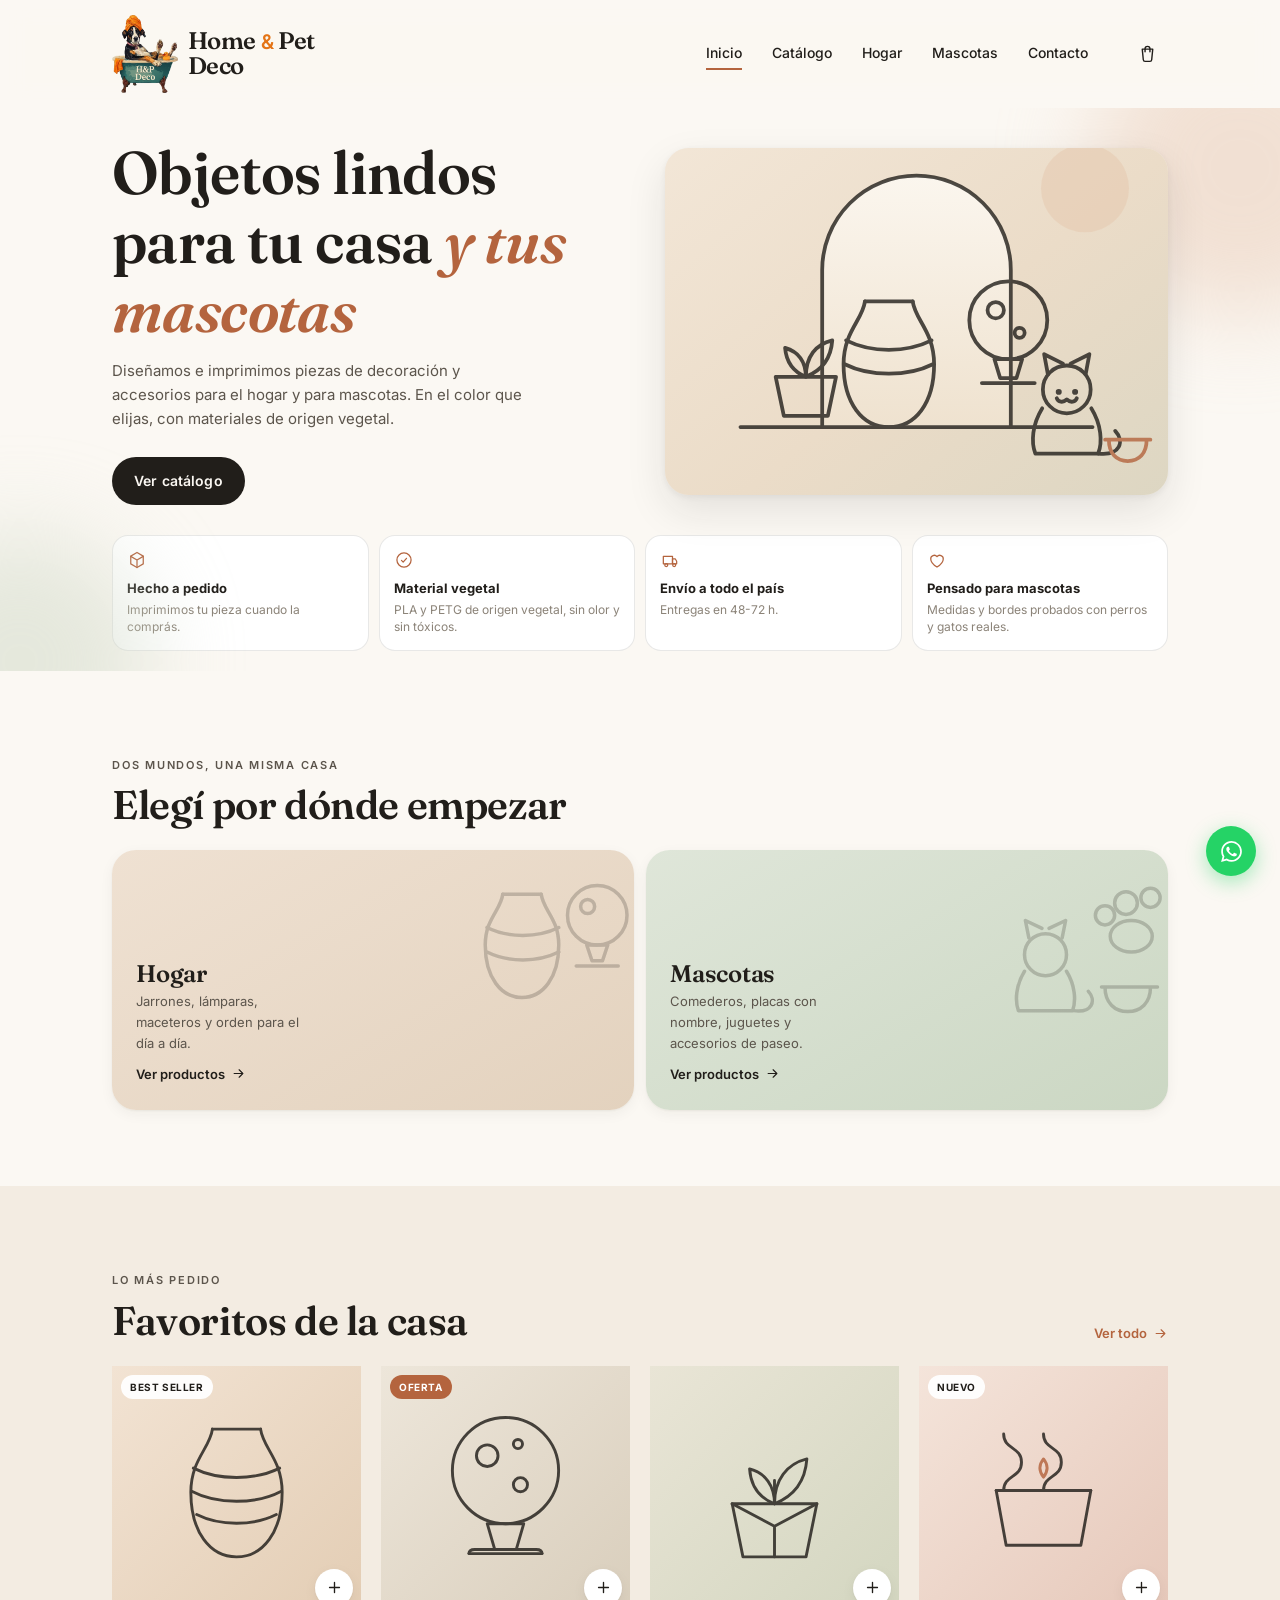
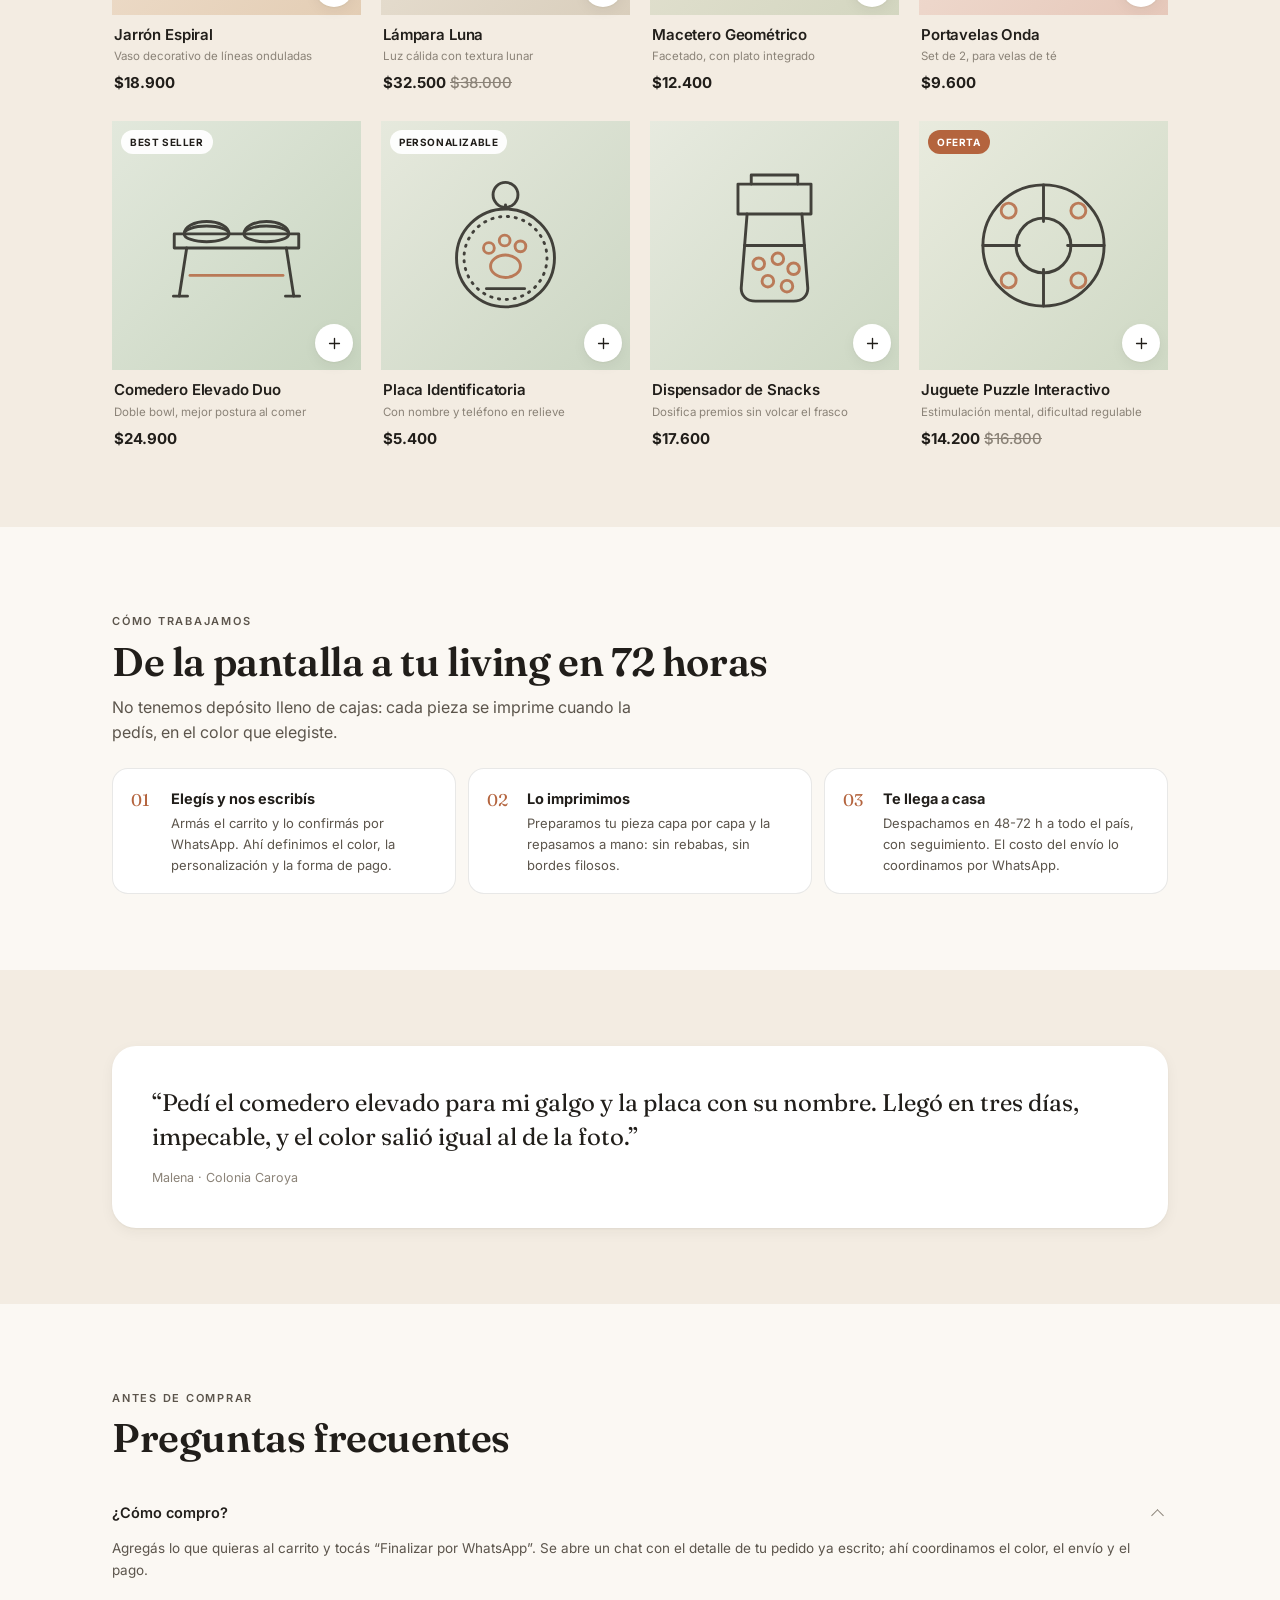
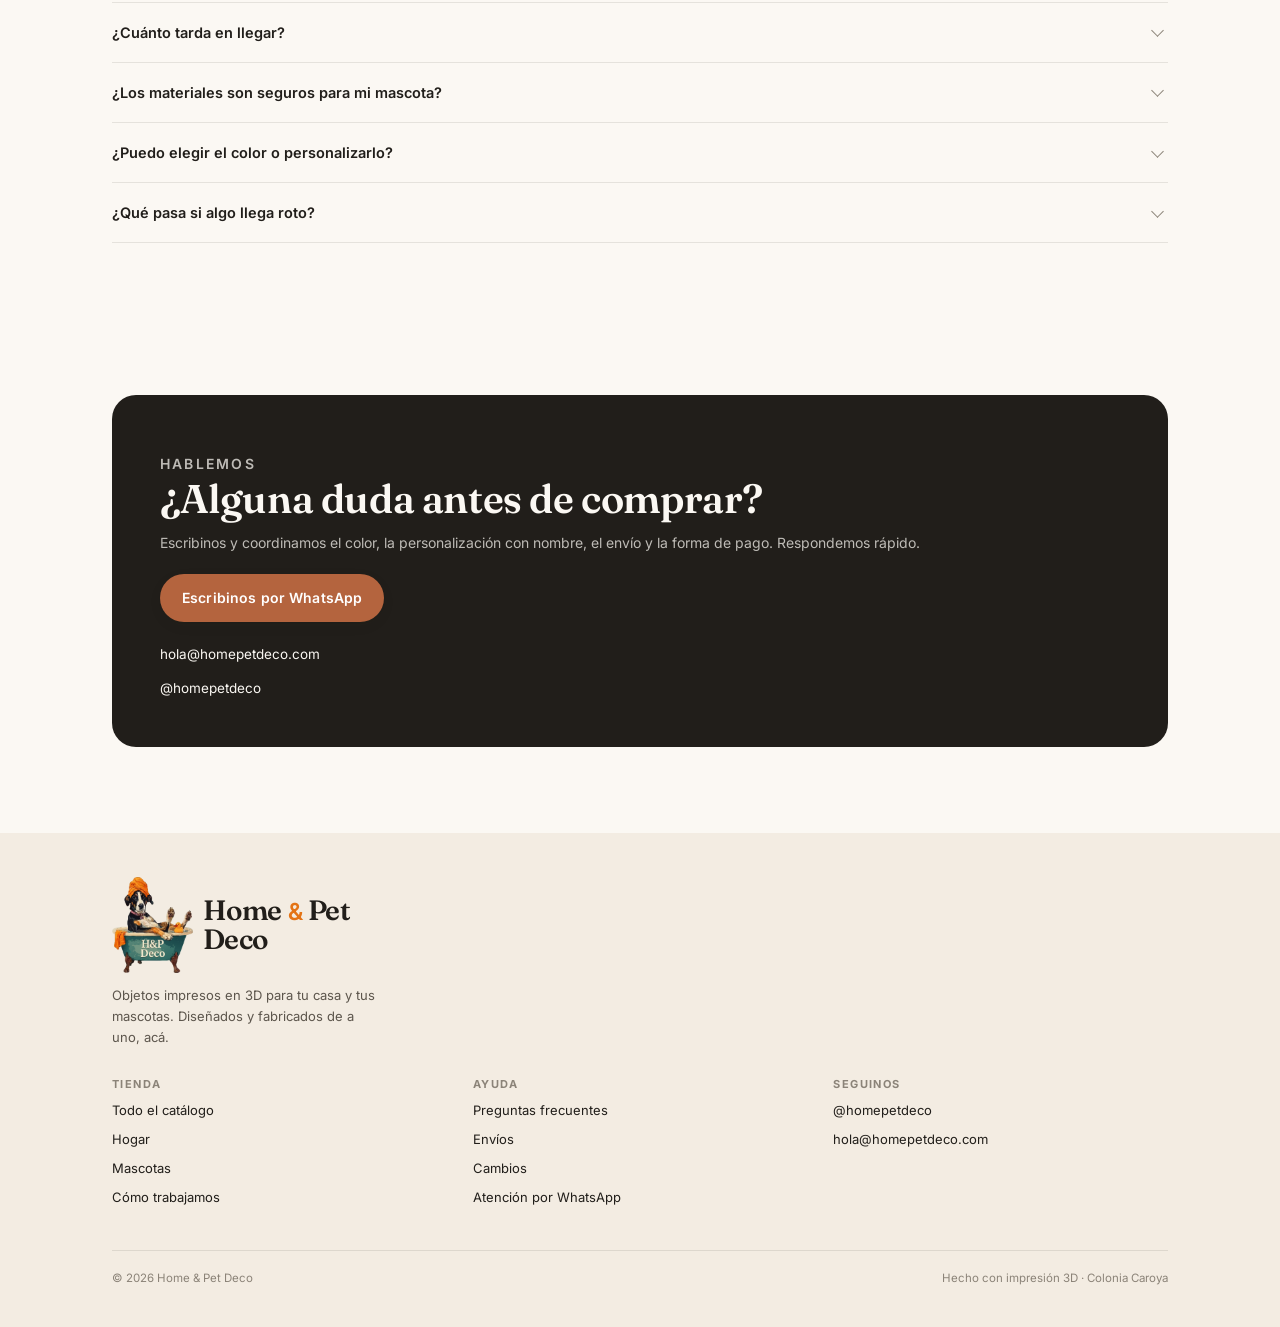
==== commit 29ba5a1b: "Agregar el panel de carga y corregir lo que el sitio prometía de más Panel (admin.html): carga y edi" ====
--- a/index.html
+++ b/index.html
@@ -80,12 +80,10 @@
         <p class="lead">Diseñamos e imprimimos piezas de decoración y accesorios para el hogar y para mascotas. En el color que elijas, con materiales de origen vegetal.</p>
         <div class="hero__cta">
           <a class="btn btn--primary" href="catalogo.html">Ver catálogo</a>
-          <a class="btn btn--ghost" data-wa="¡Hola! Quería encargar algo personalizado.">Pedir algo a medida</a>
         </div>
       </div>
       <div class="hero__art reveal">
         <img src="assets/img/hero.svg" alt="Jarrón, lámpara y comedero impresos en 3D" width="800" height="552" fetchpriority="high">
-        <span class="hero__badge"><span class="dot"></span> Envío gratis desde <span data-envio-gratis>$45.000</span></span>
       </div>
     </div>
     <div class="wrap">
@@ -161,9 +159,9 @@
         <p>No tenemos depósito lleno de cajas: cada pieza se imprime cuando la pedís, en el color que elegiste.</p>
       </div>
       <div class="steps">
-        <div class="step reveal"><b>Elegís y nos escribís</b><p>Armás el carrito y lo confirmás por WhatsApp. Ahí definimos color, personalización y forma de pago.</p></div>
+        <div class="step reveal"><b>Elegís y nos escribís</b><p>Armás el carrito y lo confirmás por WhatsApp. Ahí definimos el color, la personalización y la forma de pago.</p></div>
         <div class="step reveal"><b>Lo imprimimos</b><p>Preparamos tu pieza capa por capa y la repasamos a mano: sin rebabas, sin bordes filosos.</p></div>
-        <div class="step reveal"><b>Te llega a casa</b><p>Despachamos en 48-72 h a todo el país, con seguimiento. Envío bonificado desde <span data-envio-gratis>$45.000</span>.</p></div>
+        <div class="step reveal"><b>Te llega a casa</b><p>Despachamos en 48-72 h a todo el país, con seguimiento. El costo del envío lo coordinamos por WhatsApp.</p></div>
       </div>
     </div>
   </section>
@@ -173,7 +171,7 @@
     <div class="wrap">
       <div class="quote reveal">
         <p>“Pedí el comedero elevado para mi galgo y la placa con su nombre. Llegó en tres días, impecable, y el color salió igual al de la foto.”</p>
-        <footer>Malena · Villa Crespo</footer>
+        <footer>Malena · Colonia Caroya</footer>
       </div>
     </div>
   </section>
@@ -188,7 +186,7 @@
       <div class="faq">
         <details open>
           <summary>¿Cómo compro?</summary>
-          <p>Agregás lo que quieras al carrito y tocás “Finalizar por WhatsApp”. Se abre un chat con el detalle de tu pedido ya escrito; ahí coordinamos color, envío y pago.</p>
+          <p>Agregás lo que quieras al carrito y tocás “Finalizar por WhatsApp”. Se abre un chat con el detalle de tu pedido ya escrito; ahí coordinamos el color, el envío y el pago.</p>
         </details>
         <details>
           <summary>¿Cuánto tarda en llegar?</summary>
@@ -199,8 +197,8 @@
           <p>Sí. Usamos PLA de origen vegetal y PETG, sin BPA. Los comederos vienen con bowls de acero inoxidable removibles y los juguetes se desarman por completo para lavarlos.</p>
         </details>
         <details>
-          <summary>¿Puedo pedir un color o un diseño distinto?</summary>
-          <p>Sí. Trabajamos con ocho colores de filamento y hacemos piezas a medida: escribinos con la idea o una foto y te pasamos presupuesto sin cargo.</p>
+          <summary>¿Puedo elegir el color o personalizarlo?</summary>
+          <p>Sí. Cada pieza se imprime en el color que elijas entre los que tenemos disponibles, y los productos que lo permiten —como la placa identificatoria— los grabamos con el nombre y el teléfono que nos pases.</p>
         </details>
         <details>
           <summary>¿Qué pasa si algo llega roto?</summary>
@@ -215,9 +213,9 @@
     <div class="wrap">
       <div class="contact-card reveal">
         <p class="eyebrow">Hablemos</p>
-        <h2 class="h-l">¿Tenés una idea en la cabeza?</h2>
-        <p>Contanos qué necesitás —una pieza a medida, un regalo con nombre, un repuesto que ya no se consigue— y te decimos si se puede imprimir.</p>
-        <a class="btn btn--clay" data-wa="¡Hola! Tengo una idea para imprimir en 3D y quería consultarles.">Escribinos por WhatsApp</a>
+        <h2 class="h-l">¿Alguna duda antes de comprar?</h2>
+        <p>Escribinos y coordinamos el color, la personalización con nombre, el envío y la forma de pago. Respondemos rápido.</p>
+        <a class="btn btn--clay" data-wa="¡Hola! Quería hacerles una consulta sobre un producto.">Escribinos por WhatsApp</a>
         <div class="contact-list">
           <a data-email="texto"><svg viewBox="0 0 24 24" aria-hidden="true"><path d="M3.5 6.5h17v11h-17z"/><path d="M3.5 7l8.5 6 8.5-6"/></svg>hola@homepetdeco.com</a>
           <a data-ig="texto"><svg viewBox="0 0 24 24" aria-hidden="true"><rect x="3.8" y="3.8" width="16.4" height="16.4" rx="5"/><circle cx="12" cy="12" r="4"/><circle cx="17" cy="7" r="1"/></svg>@homepetdeco</a>
@@ -234,7 +232,7 @@
   "name": "Home & Pet Deco",
   "description": "Objetos de decoración para el hogar y accesorios para mascotas impresos en 3D.",
   "image": "assets/img/hero.svg",
-  "address": { "@type": "PostalAddress", "addressLocality": "Buenos Aires", "addressCountry": "AR" },
+  "address": { "@type": "PostalAddress", "addressLocality": "Colonia Caroya", "addressRegion": "Córdoba", "addressCountry": "AR" },
   "sameAs": ["https://instagram.com/homepetdeco"]
 }
 </script>
@@ -276,7 +274,7 @@
 
     <div class="footer__bottom">
       <span>© <span data-year>2026</span> Home &amp; Pet Deco</span>
-      <span>Hecho con impresión 3D · Buenos Aires</span>
+      <span>Hecho con impresión 3D · Colonia Caroya</span>
     </div>
   </div>
 </footer>
@@ -292,7 +290,7 @@
   </div>
   <div class="drawer__body" data-cart-body></div>
   <div class="drawer__foot" data-cart-foot hidden>
-    <div class="drawer__total"><span>Total estimado</span><b data-cart-total>$0</b></div>
+    <div class="drawer__total"><span>Total</span><b data-cart-total>$0</b></div>
     <p class="drawer__note" data-cart-note></p>
     <button class="btn btn--clay btn--block" data-checkout>Finalizar por WhatsApp</button>
   </div>
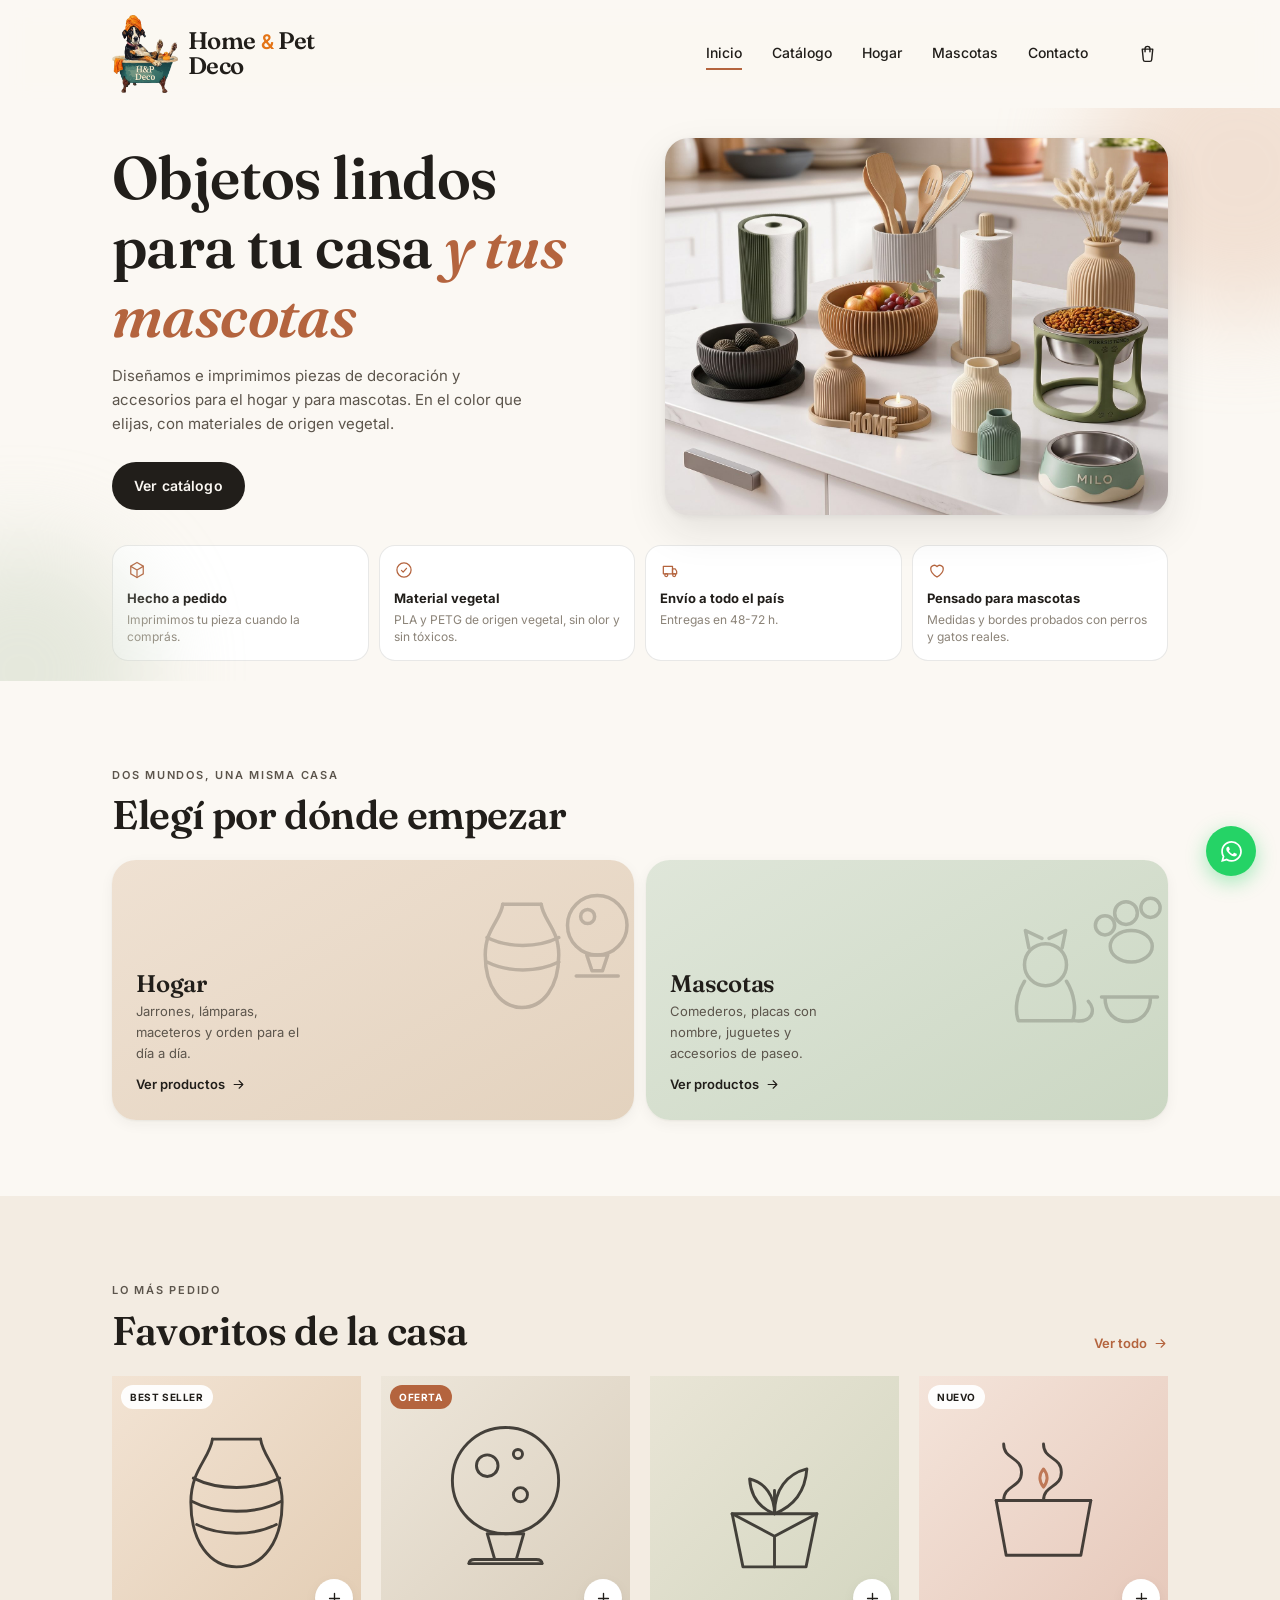
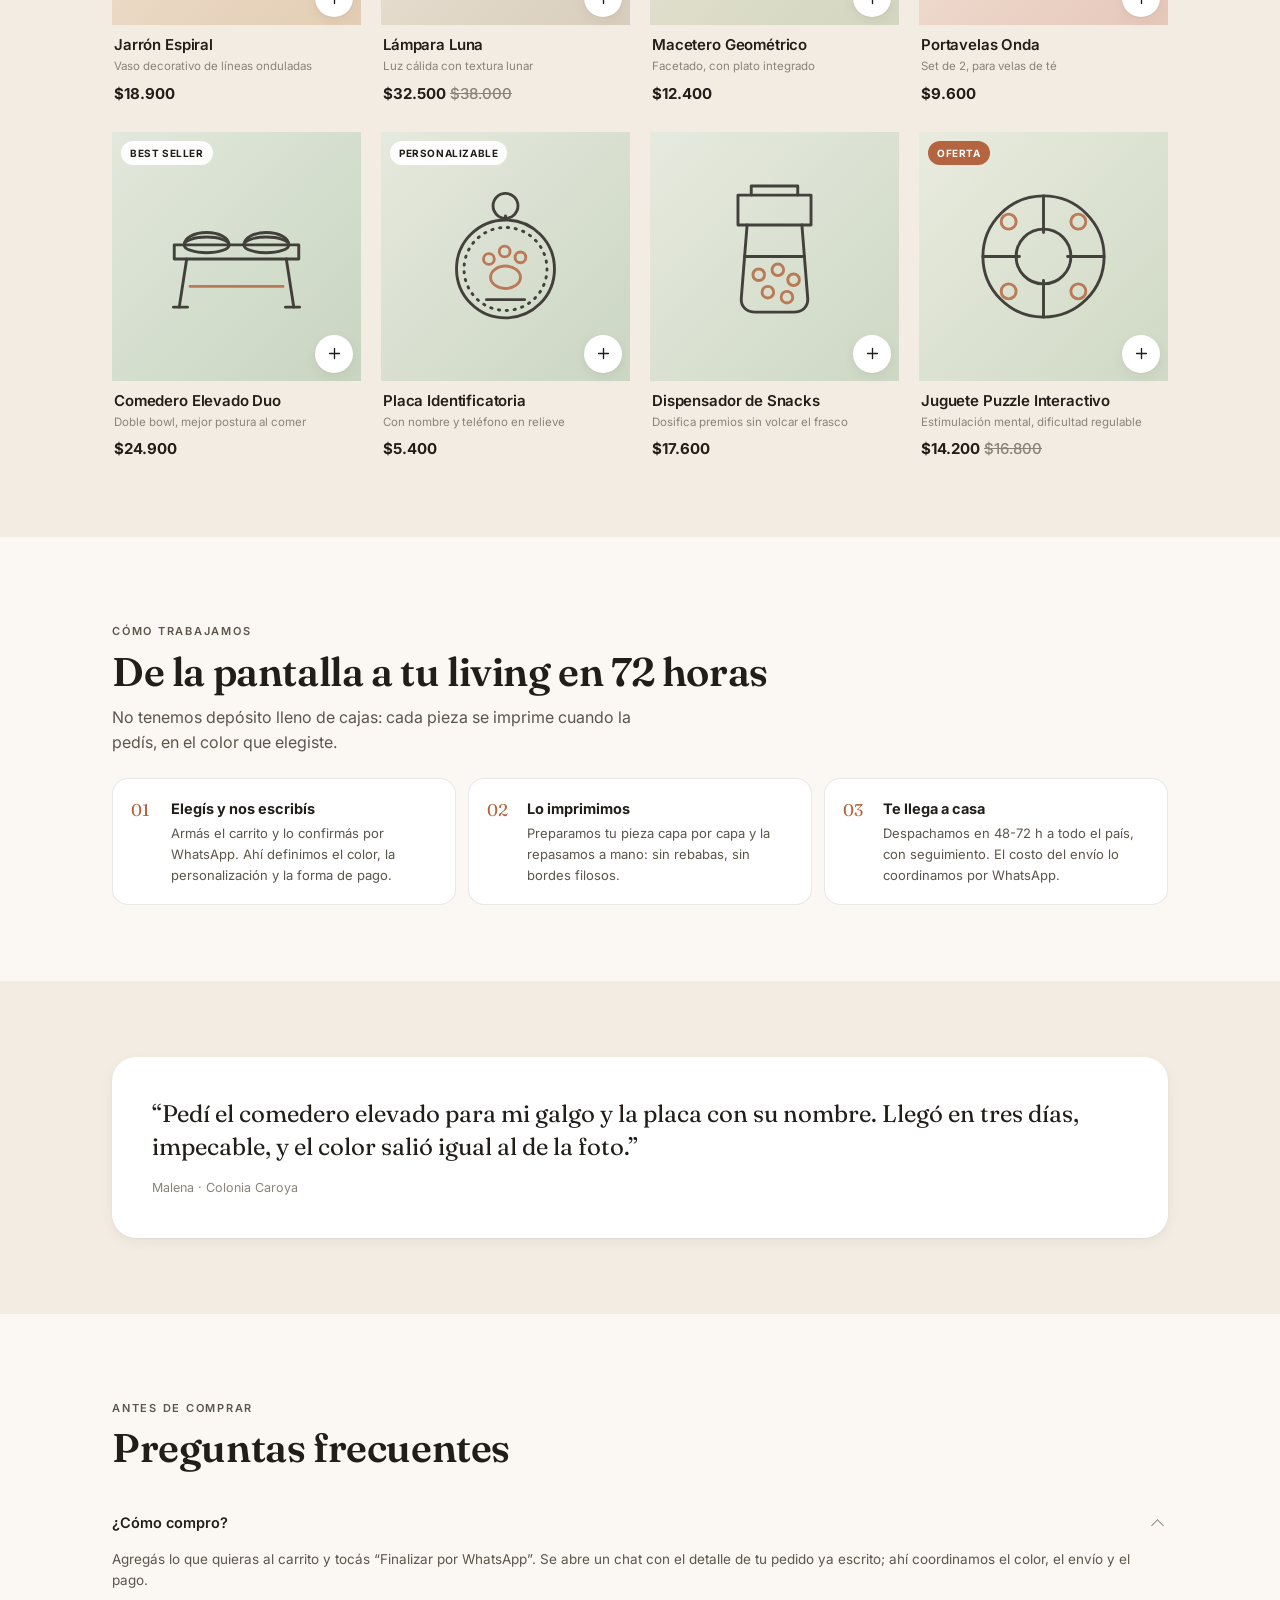
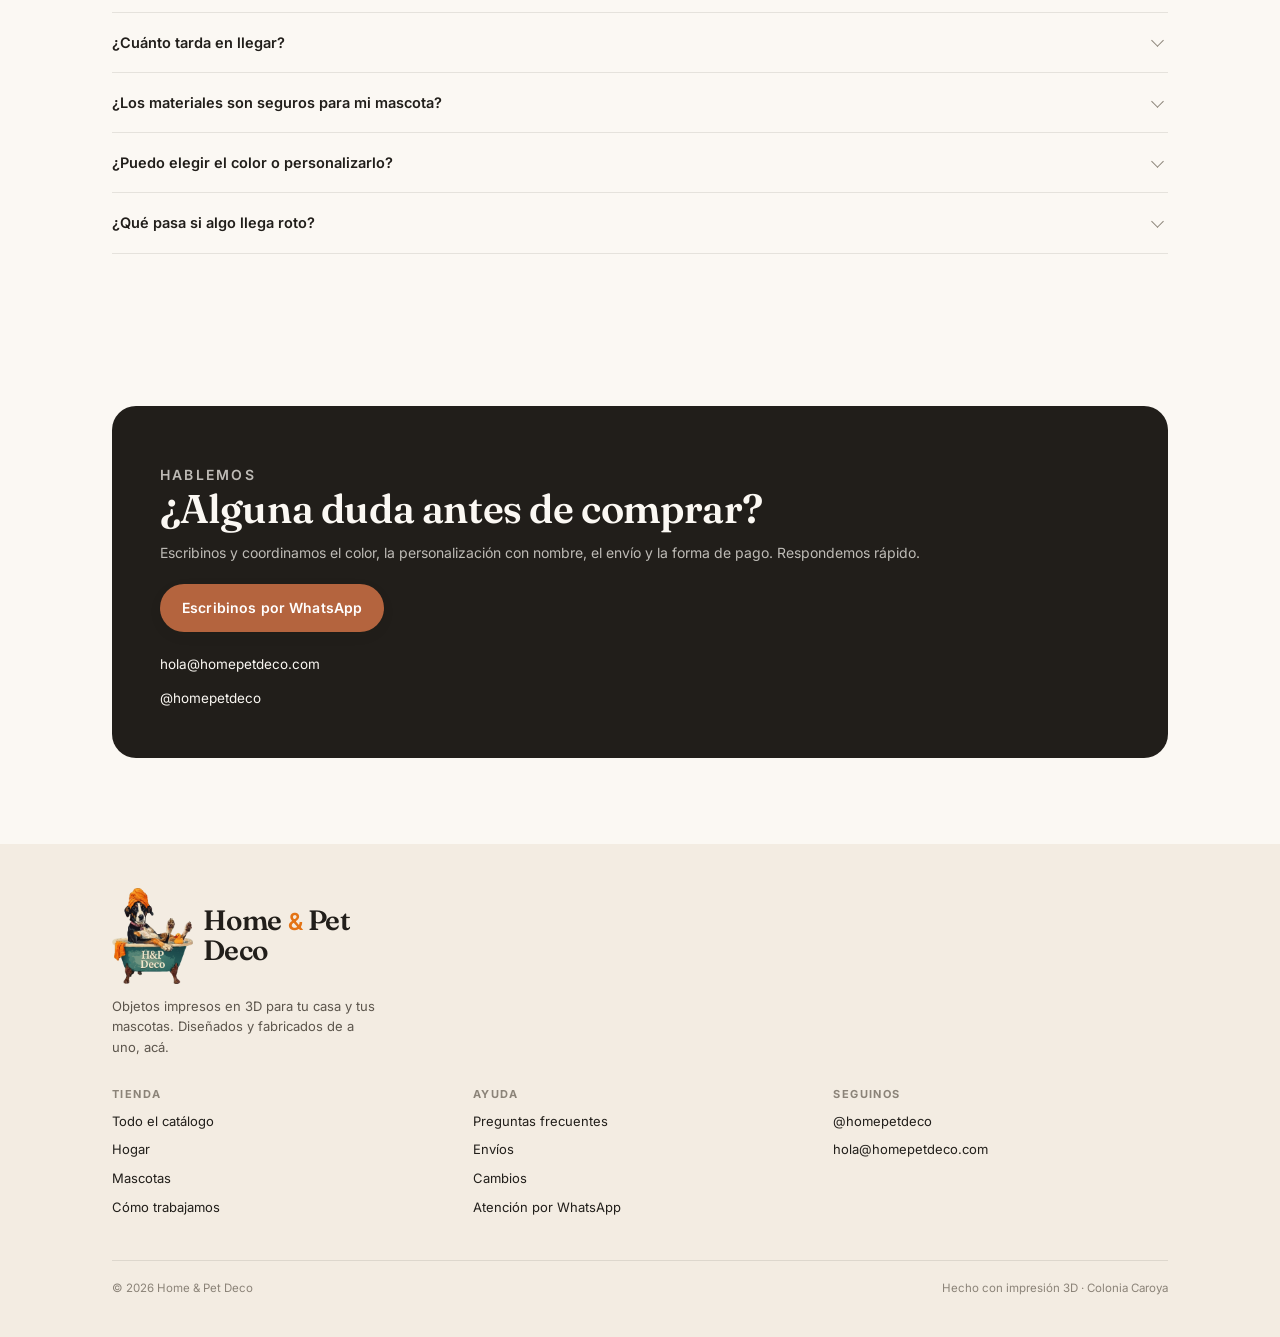
==== commit bf920014: "Poner la foto de productos en la portada Reemplaza la ilustración de líneas del hero por la foto sub" ====
--- a/index.html
+++ b/index.html
@@ -10,14 +10,14 @@
 <meta property="og:site_name" content="Home &amp; Pet Deco">
 <meta property="og:title" content="Home __TITLE__amp; Pet Deco — Deco para tu casa y tus mascotas, impresa en 3D">
 <meta property="og:description" content="Objetos de decoración para el hogar y accesorios para perros y gatos, impresos en 3D a pedido. Envío a todo el país.">
-<meta property="og:image" content="assets/img/logo-512.png">
+<meta property="og:image" content="assets/img/hero.jpg">
 <meta name="twitter:card" content="summary_large_image">
 <link rel="icon" href="assets/img/favicon.png" type="image/png" sizes="64x64">
 <link rel="apple-touch-icon" href="assets/img/apple-touch-icon.png">
 <link rel="preconnect" href="https://fonts.googleapis.com">
 <link rel="preconnect" href="https://fonts.gstatic.com" crossorigin>
 <link href="https://fonts.googleapis.com/css2?family=Fraunces:ital,opsz,wght@0,9..144,500;0,9..144,600;1,9..144,500&family=Inter:wght@400;500;600;700&display=swap" rel="stylesheet">
-<link rel="stylesheet" href="assets/css/styles.css?v=20260908">
+<link rel="stylesheet" href="assets/css/styles.css?v=20260910">
 </head>
 <body>
 <header class="header">
@@ -83,7 +83,7 @@
         </div>
       </div>
       <div class="hero__art reveal">
-        <img src="assets/img/hero.svg" alt="Jarrón, lámpara y comedero impresos en 3D" width="800" height="552" fetchpriority="high">
+        <img src="assets/img/hero.jpg" alt="Piezas impresas en 3D sobre una mesada: portarrollos, bowls, jarrones, portavelas y comederos para mascotas" width="1600" height="1200" fetchpriority="high">
       </div>
     </div>
     <div class="wrap">
@@ -300,7 +300,7 @@
   <svg viewBox="0 0 24 24" aria-hidden="true"><path d="M12.04 2C6.58 2 2.13 6.45 2.13 11.91c0 1.75.46 3.45 1.32 4.95L2 22l5.25-1.38a9.9 9.9 0 0 0 4.79 1.22h.01c5.46 0 9.91-4.45 9.91-9.91 0-2.65-1.03-5.14-2.9-7.01A9.82 9.82 0 0 0 12.04 2Zm0 18.15h-.01a8.2 8.2 0 0 1-4.19-1.15l-.3-.18-3.12.82.83-3.04-.2-.31a8.18 8.18 0 0 1-1.26-4.38c0-4.54 3.7-8.23 8.25-8.23 2.2 0 4.27.86 5.83 2.41a8.19 8.19 0 0 1 2.41 5.83c0 4.54-3.7 8.23-8.24 8.23Zm4.52-6.16c-.25-.12-1.47-.72-1.69-.81-.23-.08-.39-.12-.56.13-.16.24-.64.8-.78.97-.15.16-.29.18-.53.06-.25-.13-1.05-.39-1.99-1.23-.74-.66-1.23-1.47-1.38-1.71-.14-.25-.01-.38.11-.5.11-.11.25-.29.37-.43.13-.15.17-.25.25-.41.08-.17.04-.31-.02-.43-.06-.12-.56-1.34-.76-1.84-.2-.48-.4-.42-.56-.43h-.47c-.17 0-.43.06-.66.31-.22.25-.87.85-.87 2.07s.89 2.4 1.02 2.56c.12.17 1.75 2.67 4.23 3.74.59.26 1.05.41 1.41.52.59.19 1.13.16 1.56.1.48-.07 1.47-.6 1.67-1.18.21-.58.21-1.07.15-1.18-.06-.11-.22-.17-.47-.29Z" /></svg>
 </a>
 
-<script src="assets/js/data.js?v=20260908"></script>
-<script src="assets/js/app.js?v=20260908"></script>
+<script src="assets/js/data.js?v=20260910"></script>
+<script src="assets/js/app.js?v=20260910"></script>
 </body>
 </html>
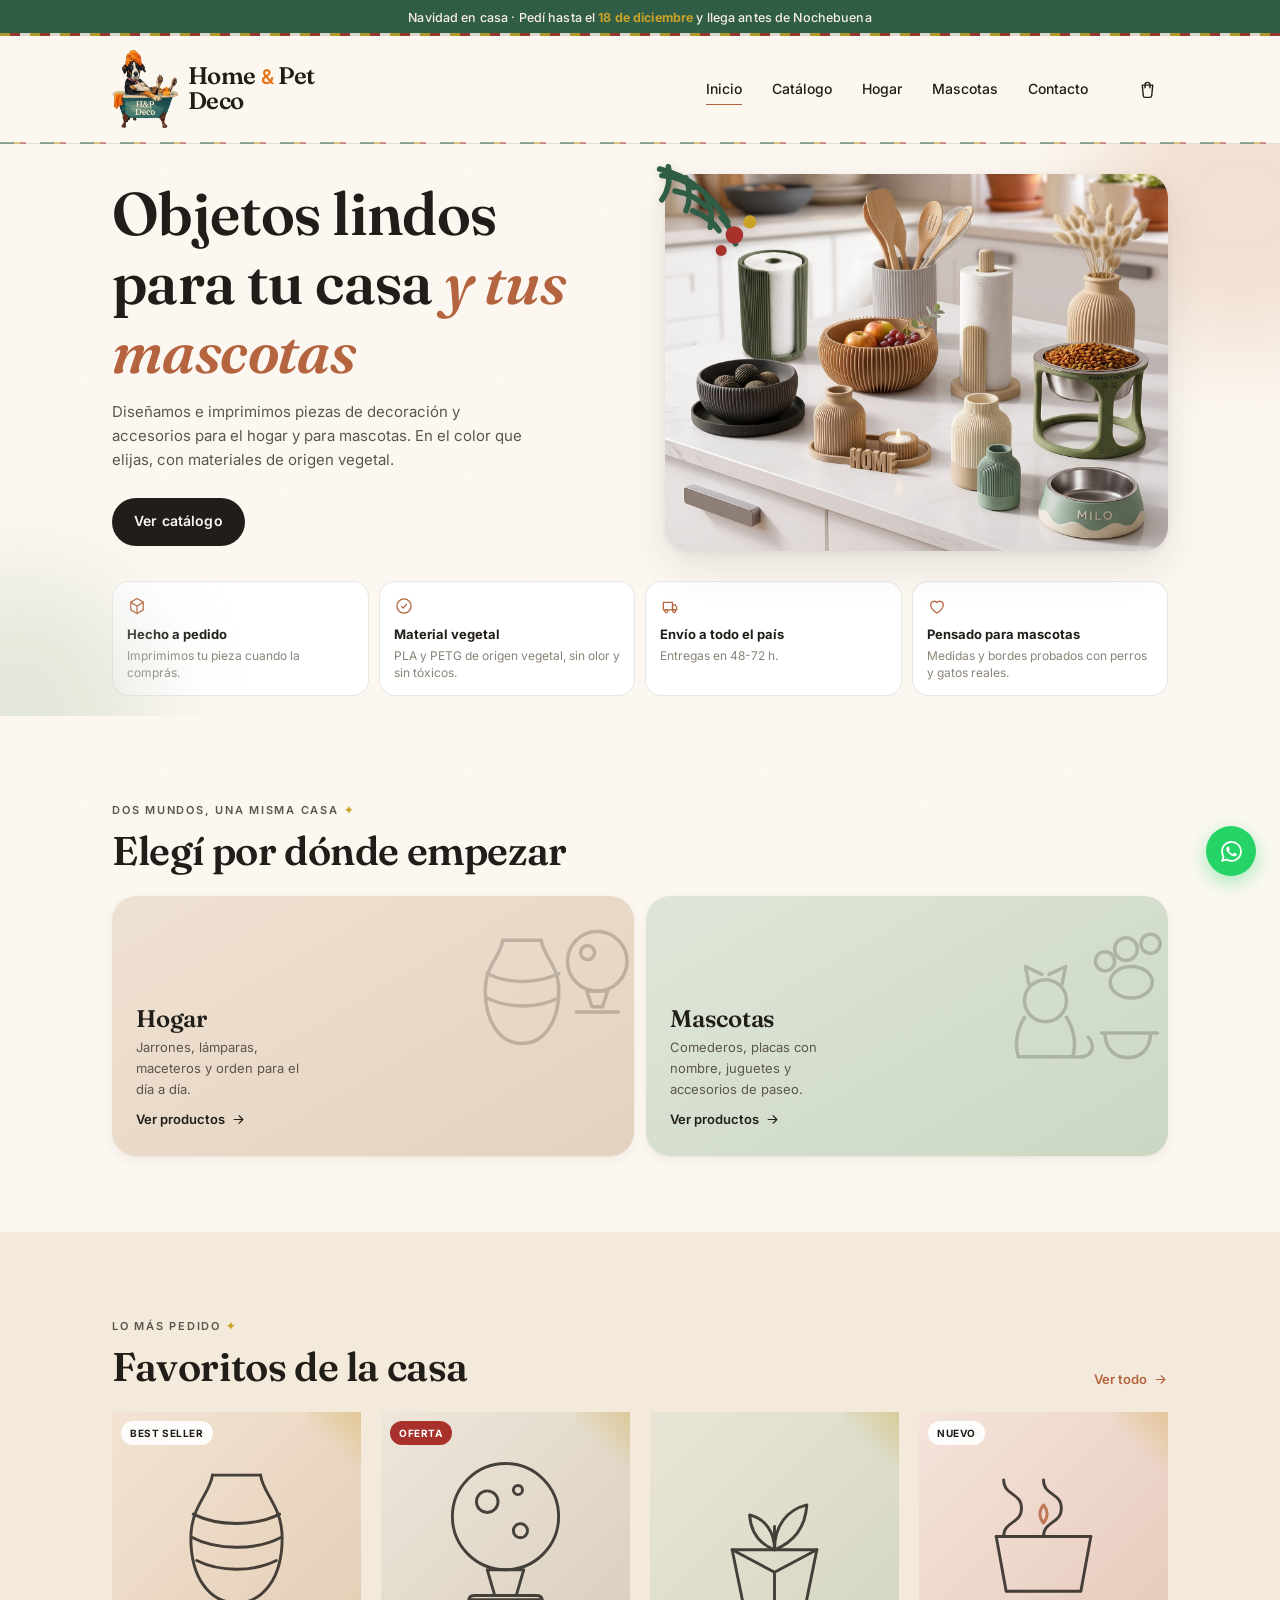
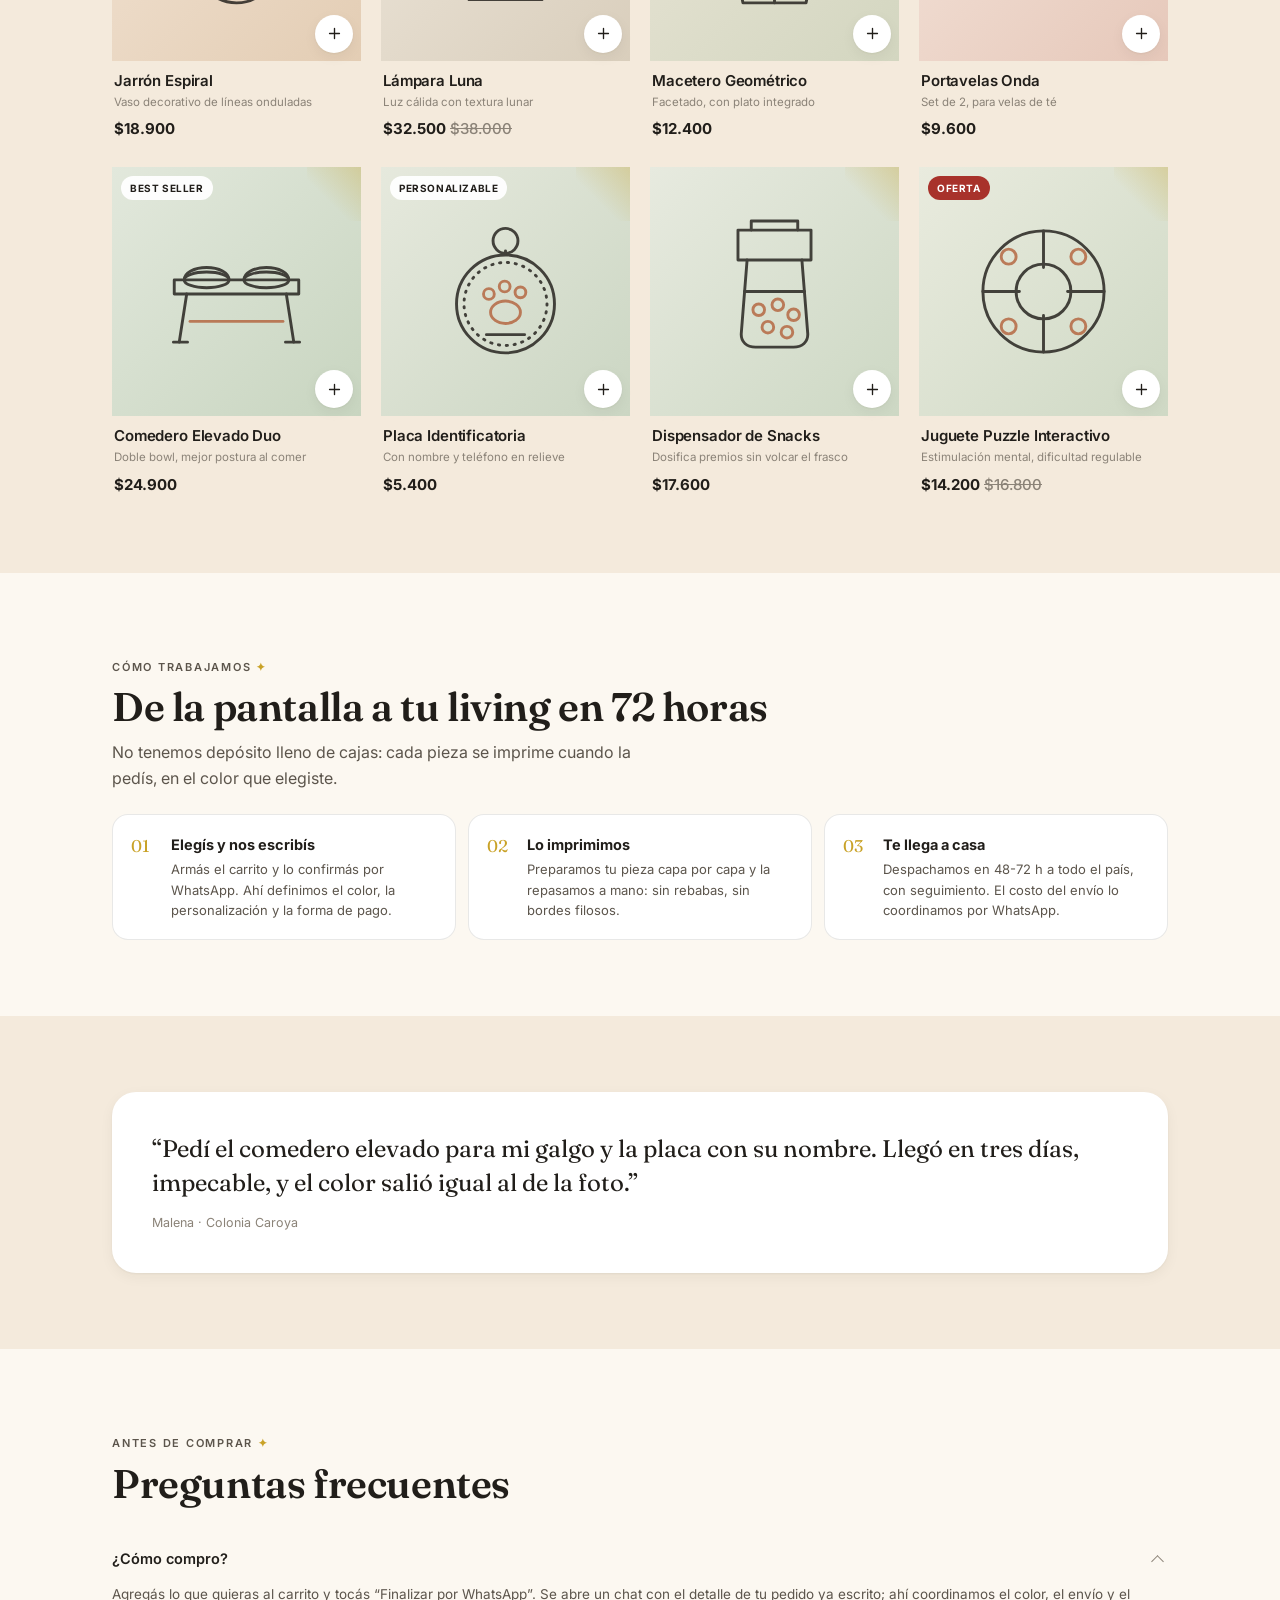
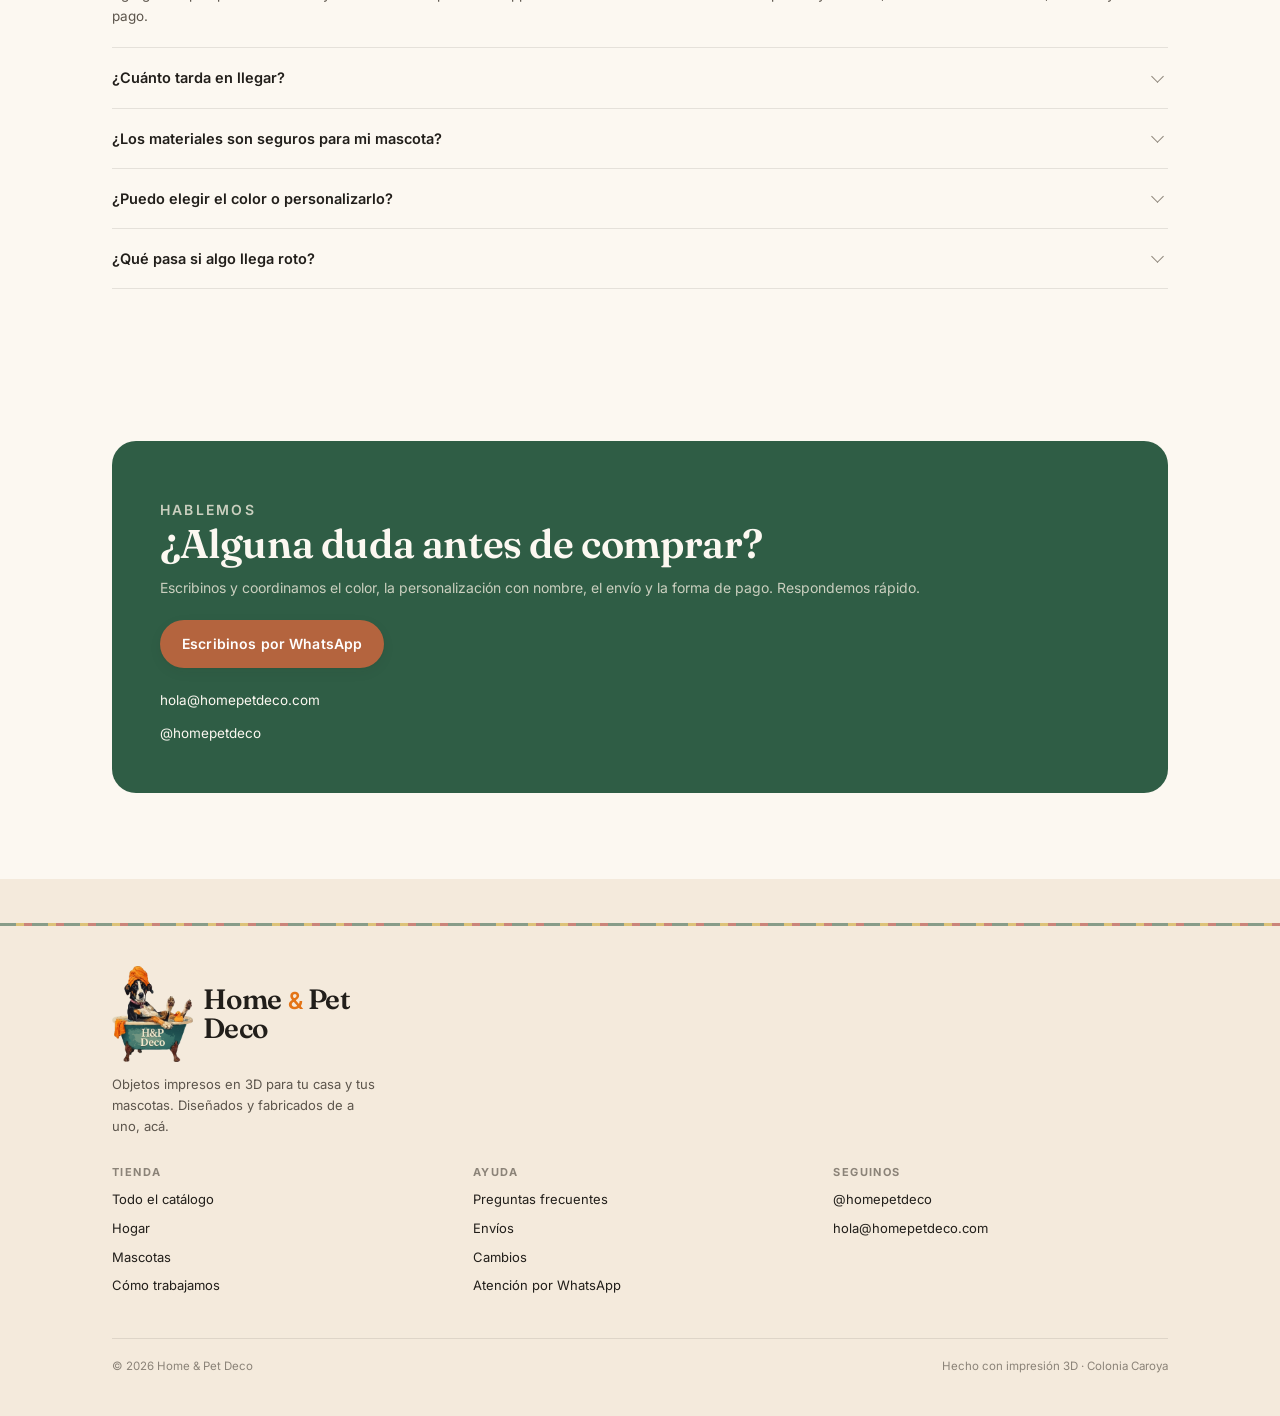
==== commit 353cd57e: "Activar el tema navideño en la portada Último de los tres archivos: el atributo data-tema, la hoja n" ====
--- a/index.html
+++ b/index.html
@@ -1,25 +1,33 @@
 <!DOCTYPE html>
-<html lang="es">
+<!-- Para volver al diseño de siempre: borrar data-tema="navidad" de la línea de abajo -->
+<html lang="es" data-tema="navidad">
 <head>
 <meta charset="utf-8">
 <meta name="viewport" content="width=device-width, initial-scale=1, viewport-fit=cover">
-<title>Home __TITLE__amp; Pet Deco — Deco para tu casa y tus mascotas, impresa en 3D</title>
+<title>Home &amp; Pet Deco — Deco para tu casa y tus mascotas, impresa en 3D</title>
 <meta name="description" content="Objetos de decoración para el hogar y accesorios para perros y gatos, impresos en 3D a pedido. Envío a todo el país.">
 <meta name="theme-color" content="#FBF8F3">
 <meta property="og:type" content="website">
+<meta property="og:url" content="https://homeandpetdeco.com.ar/">
 <meta property="og:site_name" content="Home &amp; Pet Deco">
-<meta property="og:title" content="Home __TITLE__amp; Pet Deco — Deco para tu casa y tus mascotas, impresa en 3D">
+<meta property="og:title" content="Home &amp; Pet Deco — Deco para tu casa y tus mascotas, impresa en 3D">
 <meta property="og:description" content="Objetos de decoración para el hogar y accesorios para perros y gatos, impresos en 3D a pedido. Envío a todo el país.">
-<meta property="og:image" content="assets/img/hero.jpg">
+<meta property="og:image" content="https://homeandpetdeco.com.ar/assets/img/hero.jpg">
 <meta name="twitter:card" content="summary_large_image">
+<link rel="canonical" href="https://homeandpetdeco.com.ar/">
 <link rel="icon" href="assets/img/favicon.png" type="image/png" sizes="64x64">
 <link rel="apple-touch-icon" href="assets/img/apple-touch-icon.png">
 <link rel="preconnect" href="https://fonts.googleapis.com">
 <link rel="preconnect" href="https://fonts.gstatic.com" crossorigin>
 <link href="https://fonts.googleapis.com/css2?family=Fraunces:ital,opsz,wght@0,9..144,500;0,9..144,600;1,9..144,500&family=Inter:wght@400;500;600;700&display=swap" rel="stylesheet">
-<link rel="stylesheet" href="assets/css/styles.css?v=20260910">
+<link rel="stylesheet" href="assets/css/styles.css?v=20261020">
+<link rel="stylesheet" href="assets/css/navidad.css?v=20261020">
 </head>
 <body>
+
+<div class="anuncio">Navidad en casa · Pedí hasta el <b>18 de diciembre</b> y llega antes de Nochebuena</div>
+<div class="nieve" aria-hidden="true"><span></span><span></span><span></span></div>
+
 <header class="header">
   <div class="header__inner">
     <a class="brand" href="index.html">
@@ -230,8 +238,9 @@
   "@context": "https://schema.org",
   "@type": "Store",
   "name": "Home & Pet Deco",
+  "url": "https://homeandpetdeco.com.ar",
   "description": "Objetos de decoración para el hogar y accesorios para mascotas impresos en 3D.",
-  "image": "assets/img/hero.svg",
+  "image": "https://homeandpetdeco.com.ar/assets/img/hero.jpg",
   "address": { "@type": "PostalAddress", "addressLocality": "Colonia Caroya", "addressRegion": "Córdoba", "addressCountry": "AR" },
   "sameAs": ["https://instagram.com/homepetdeco"]
 }
@@ -300,7 +309,7 @@
   <svg viewBox="0 0 24 24" aria-hidden="true"><path d="M12.04 2C6.58 2 2.13 6.45 2.13 11.91c0 1.75.46 3.45 1.32 4.95L2 22l5.25-1.38a9.9 9.9 0 0 0 4.79 1.22h.01c5.46 0 9.91-4.45 9.91-9.91 0-2.65-1.03-5.14-2.9-7.01A9.82 9.82 0 0 0 12.04 2Zm0 18.15h-.01a8.2 8.2 0 0 1-4.19-1.15l-.3-.18-3.12.82.83-3.04-.2-.31a8.18 8.18 0 0 1-1.26-4.38c0-4.54 3.7-8.23 8.25-8.23 2.2 0 4.27.86 5.83 2.41a8.19 8.19 0 0 1 2.41 5.83c0 4.54-3.7 8.23-8.24 8.23Zm4.52-6.16c-.25-.12-1.47-.72-1.69-.81-.23-.08-.39-.12-.56.13-.16.24-.64.8-.78.97-.15.16-.29.18-.53.06-.25-.13-1.05-.39-1.99-1.23-.74-.66-1.23-1.47-1.38-1.71-.14-.25-.01-.38.11-.5.11-.11.25-.29.37-.43.13-.15.17-.25.25-.41.08-.17.04-.31-.02-.43-.06-.12-.56-1.34-.76-1.84-.2-.48-.4-.42-.56-.43h-.47c-.17 0-.43.06-.66.31-.22.25-.87.85-.87 2.07s.89 2.4 1.02 2.56c.12.17 1.75 2.67 4.23 3.74.59.26 1.05.41 1.41.52.59.19 1.13.16 1.56.1.48-.07 1.47-.6 1.67-1.18.21-.58.21-1.07.15-1.18-.06-.11-.22-.17-.47-.29Z" /></svg>
 </a>
 
-<script src="assets/js/data.js?v=20260910"></script>
-<script src="assets/js/app.js?v=20260910"></script>
+<script src="assets/js/data.js?v=20261020"></script>
+<script src="assets/js/app.js?v=20261020"></script>
 </body>
 </html>
--- a/assets/css/navidad.css
+++ b/assets/css/navidad.css
@@ -0,0 +1,215 @@
+/* ============================================================
+   Home & Pet Deco — capa navideña
+   ------------------------------------------------------------
+   Todo acá adentro vive bajo [data-tema="navidad"]. El diseño
+   original no se modifica: para volver a él, se saca ese
+   atributo del <html> de las páginas y listo.
+
+   La idea es un guiño, no un disfraz: se conserva la paleta
+   cálida de la marca y se suman verde pino, dorado y detalles.
+   ============================================================ */
+
+[data-tema="navidad"] {
+  /* El verde salvia se vuelve pino: es el cambio que más se nota
+     y el que mejor convive con el terracota de la marca. */
+  --sage:       #2F5D45;
+  --pino:       #2F5D45;
+  --pino-claro: #4A7C5D;
+  --dorado:     #C9A227;
+  --rojo:       #A8322B;
+  /* El fondo toma un punto más de calidez */
+  --cream:      #FCF8F1;
+  --cream-2:    #F4EADC;
+}
+
+/* ============================================================
+   Barra de anuncio
+   Va en el HTML de las tres páginas pero solo se muestra con el
+   tema activo, así desactivarlo la esconde sola.
+   ============================================================ */
+.anuncio { display: none; }
+
+[data-tema="navidad"] .anuncio {
+  display: block;
+  position: relative;
+  background: var(--pino);
+  color: #F6EFE2;
+  text-align: center;
+  padding: 9px 16px;
+  font-size: 12.5px;
+  font-weight: 500;
+  letter-spacing: .01em;
+  line-height: 1.4;
+}
+[data-tema="navidad"] .anuncio b { color: var(--dorado); font-weight: 700; }
+[data-tema="navidad"] .anuncio::after {
+  content: "";
+  position: absolute; left: 0; right: 0; bottom: 0; height: 3px;
+  background: repeating-linear-gradient(
+    90deg,
+    var(--dorado) 0 10px,
+    var(--rojo) 10px 20px,
+    #F6EFE2 20px 30px
+  );
+  opacity: .85;
+}
+
+/* El encabezado deja de pegarse arriba de todo para que el
+   anuncio no quede tapado al hacer scroll. */
+[data-tema="navidad"] .header { top: 0; }
+
+/* ============================================================
+   Guirnalda bajo el encabezado
+   ============================================================ */
+[data-tema="navidad"] .header {
+  border-bottom: 1px solid var(--line);
+  background: rgba(252,248,241,.88);
+}
+[data-tema="navidad"] .header::after {
+  content: "";
+  position: absolute; left: 0; right: 0; bottom: -1px; height: 2px;
+  background: repeating-linear-gradient(
+    90deg,
+    var(--pino) 0 14px,
+    var(--dorado) 14px 20px,
+    var(--rojo) 20px 26px,
+    transparent 26px 40px
+  );
+  opacity: .5;
+}
+
+/* ============================================================
+   Hero: rama de pino en una esquina de la foto
+   ============================================================ */
+[data-tema="navidad"] .hero__art { position: relative; }
+[data-tema="navidad"] .hero__art::before {
+  content: "";
+  position: absolute; z-index: 2;
+  top: -16px; left: -12px;
+  width: 132px; height: 132px;
+  background: url("data:image/svg+xml;utf8,\
+<svg xmlns='http://www.w3.org/2000/svg' viewBox='0 0 120 120'>\
+<g fill='none' stroke='%232F5D45' stroke-width='5' stroke-linecap='round'>\
+<path d='M6 10c26 6 48 24 62 48'/>\
+<path d='M14 8c2 12 0 22-6 30M30 18c4 11 4 21 0 30M48 34c5 10 6 20 4 29M62 54c7 7 11 15 13 24'/>\
+<path d='M8 16c12 1 22 5 29 11M20 30c12 2 21 7 28 14M36 48c11 4 19 10 24 18'/>\
+</g>\
+<circle cx='74' cy='70' r='8' fill='%23A8322B'/>\
+<circle cx='88' cy='58' r='6' fill='%23C9A227'/>\
+<circle cx='62' cy='84' r='5' fill='%23A8322B'/>\
+</svg>") no-repeat center / contain;
+  pointer-events: none;
+  filter: drop-shadow(0 2px 4px rgba(33,30,26,.14));
+}
+@media (max-width: 699px) {
+  [data-tema="navidad"] .hero__art::before { width: 96px; height: 96px; top: -12px; left: -8px; }
+}
+
+/* ============================================================
+   Detalles de catálogo
+   ============================================================ */
+
+/* La etiqueta de oferta pasa a rojo navideño */
+[data-tema="navidad"] .card__tag--clay { background: var(--rojo); }
+
+/* Un destello dorado en la esquina de las tarjetas destacadas */
+[data-tema="navidad"] .card__media::after {
+  content: "";
+  position: absolute; top: 0; right: 0;
+  width: 54px; height: 54px;
+  background: linear-gradient(225deg, rgba(201,162,39,.30), transparent 62%);
+  pointer-events: none;
+}
+
+/* Los títulos de sección llevan una estrellita */
+[data-tema="navidad"] .section__head .eyebrow::after {
+  content: " ✦";
+  color: var(--dorado);
+}
+
+/* Las fichas de "cómo trabajamos" numeradas en dorado */
+[data-tema="navidad"] .step::before { color: var(--dorado); }
+
+/* El bloque de contacto, en verde pino en lugar de tinta */
+[data-tema="navidad"] .contact-card { background: var(--pino); }
+[data-tema="navidad"] .contact-card p { color: rgba(246,239,226,.78); }
+
+/* ============================================================
+   Nieve
+   Tres capas de puntos que bajan despacio. Se mantienen muy
+   tenues: tienen que leerse como textura, no como adorno.
+   ============================================================ */
+.nieve { display: none; }
+
+[data-tema="navidad"] .nieve {
+  display: block;
+  position: fixed; inset: 0; z-index: 1;
+  pointer-events: none;
+  overflow: hidden;
+}
+[data-tema="navidad"] .nieve span {
+  position: absolute; top: -10%;
+  width: 100%; height: 120%;
+  background-repeat: repeat;
+  opacity: .5;
+}
+[data-tema="navidad"] .nieve span:nth-child(1) {
+  background-image:
+    radial-gradient(2.5px 2.5px at 20% 12%, rgba(255,255,255,.95), transparent),
+    radial-gradient(2px 2px at 68% 38%, rgba(255,255,255,.9), transparent),
+    radial-gradient(2.5px 2.5px at 43% 72%, rgba(255,255,255,.9), transparent);
+  background-size: 420px 420px;
+  animation: nevar 19s linear infinite;
+}
+[data-tema="navidad"] .nieve span:nth-child(2) {
+  background-image:
+    radial-gradient(1.8px 1.8px at 78% 22%, rgba(255,255,255,.85), transparent),
+    radial-gradient(1.5px 1.5px at 12% 58%, rgba(255,255,255,.8), transparent),
+    radial-gradient(2px 2px at 55% 88%, rgba(255,255,255,.85), transparent);
+  background-size: 300px 300px;
+  animation: nevar 27s linear infinite;
+  opacity: .4;
+}
+[data-tema="navidad"] .nieve span:nth-child(3) {
+  background-image:
+    radial-gradient(1.2px 1.2px at 35% 30%, rgba(255,255,255,.75), transparent),
+    radial-gradient(1.2px 1.2px at 88% 66%, rgba(255,255,255,.7), transparent);
+  background-size: 220px 220px;
+  animation: nevar 36s linear infinite;
+  opacity: .32;
+}
+
+@keyframes nevar {
+  from { transform: translateY(-20%); }
+  to   { transform: translateY(20%); }
+}
+
+/* Que no moleste a quien tiene las animaciones desactivadas */
+@media (prefers-reduced-motion: reduce) {
+  [data-tema="navidad"] .nieve { display: none; }
+}
+
+/* La nieve no debe taparle nada al contenido ni al carrito */
+[data-tema="navidad"] .header,
+[data-tema="navidad"] .anuncio,
+[data-tema="navidad"] main,
+[data-tema="navidad"] .footer { position: relative; z-index: 2; }
+[data-tema="navidad"] .header { z-index: 60; }
+
+/* ============================================================
+   Pie
+   ============================================================ */
+[data-tema="navidad"] .footer { background: var(--cream-2); }
+[data-tema="navidad"] .footer::before {
+  content: "";
+  display: block;
+  height: 3px;
+  margin-bottom: 40px;
+  background: repeating-linear-gradient(
+    90deg,
+    var(--pino) 0 16px,
+    var(--dorado) 16px 24px,
+    var(--rojo) 24px 32px
+  );
+  opacity: .55;
+}
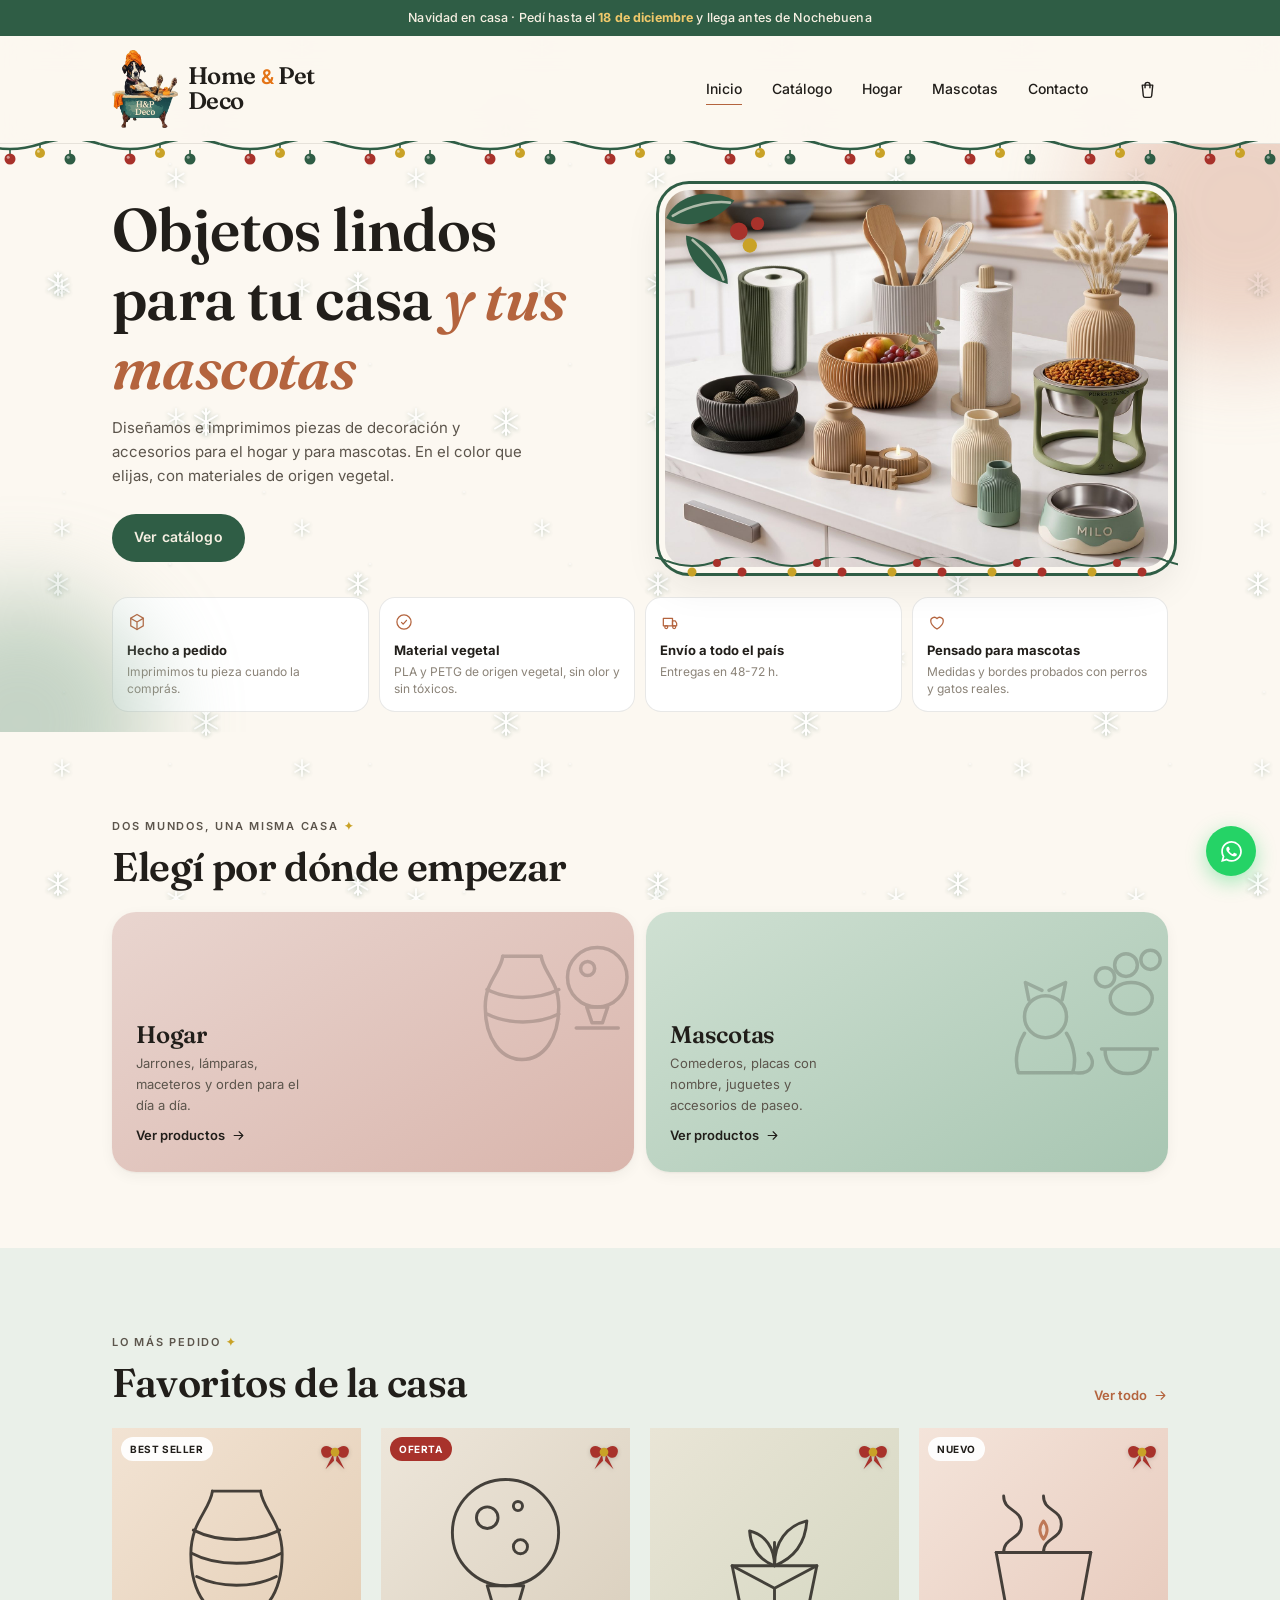
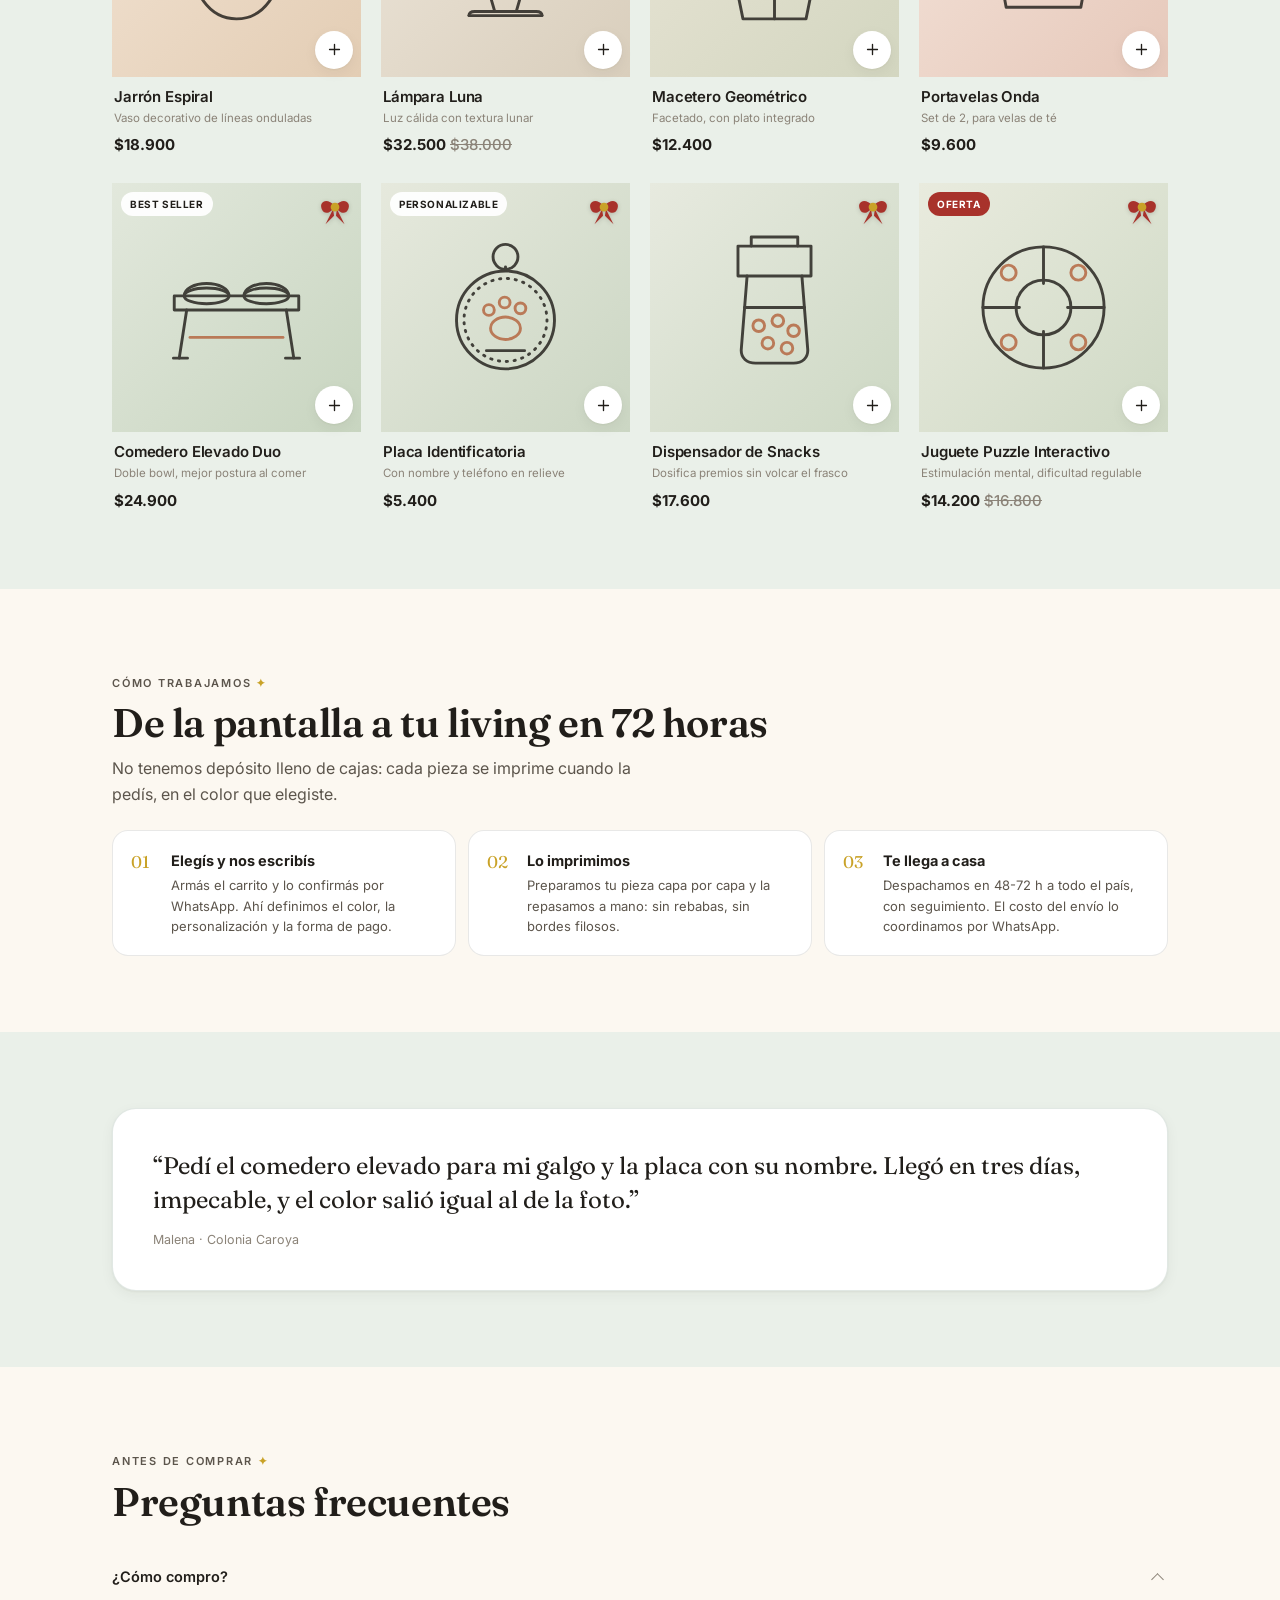
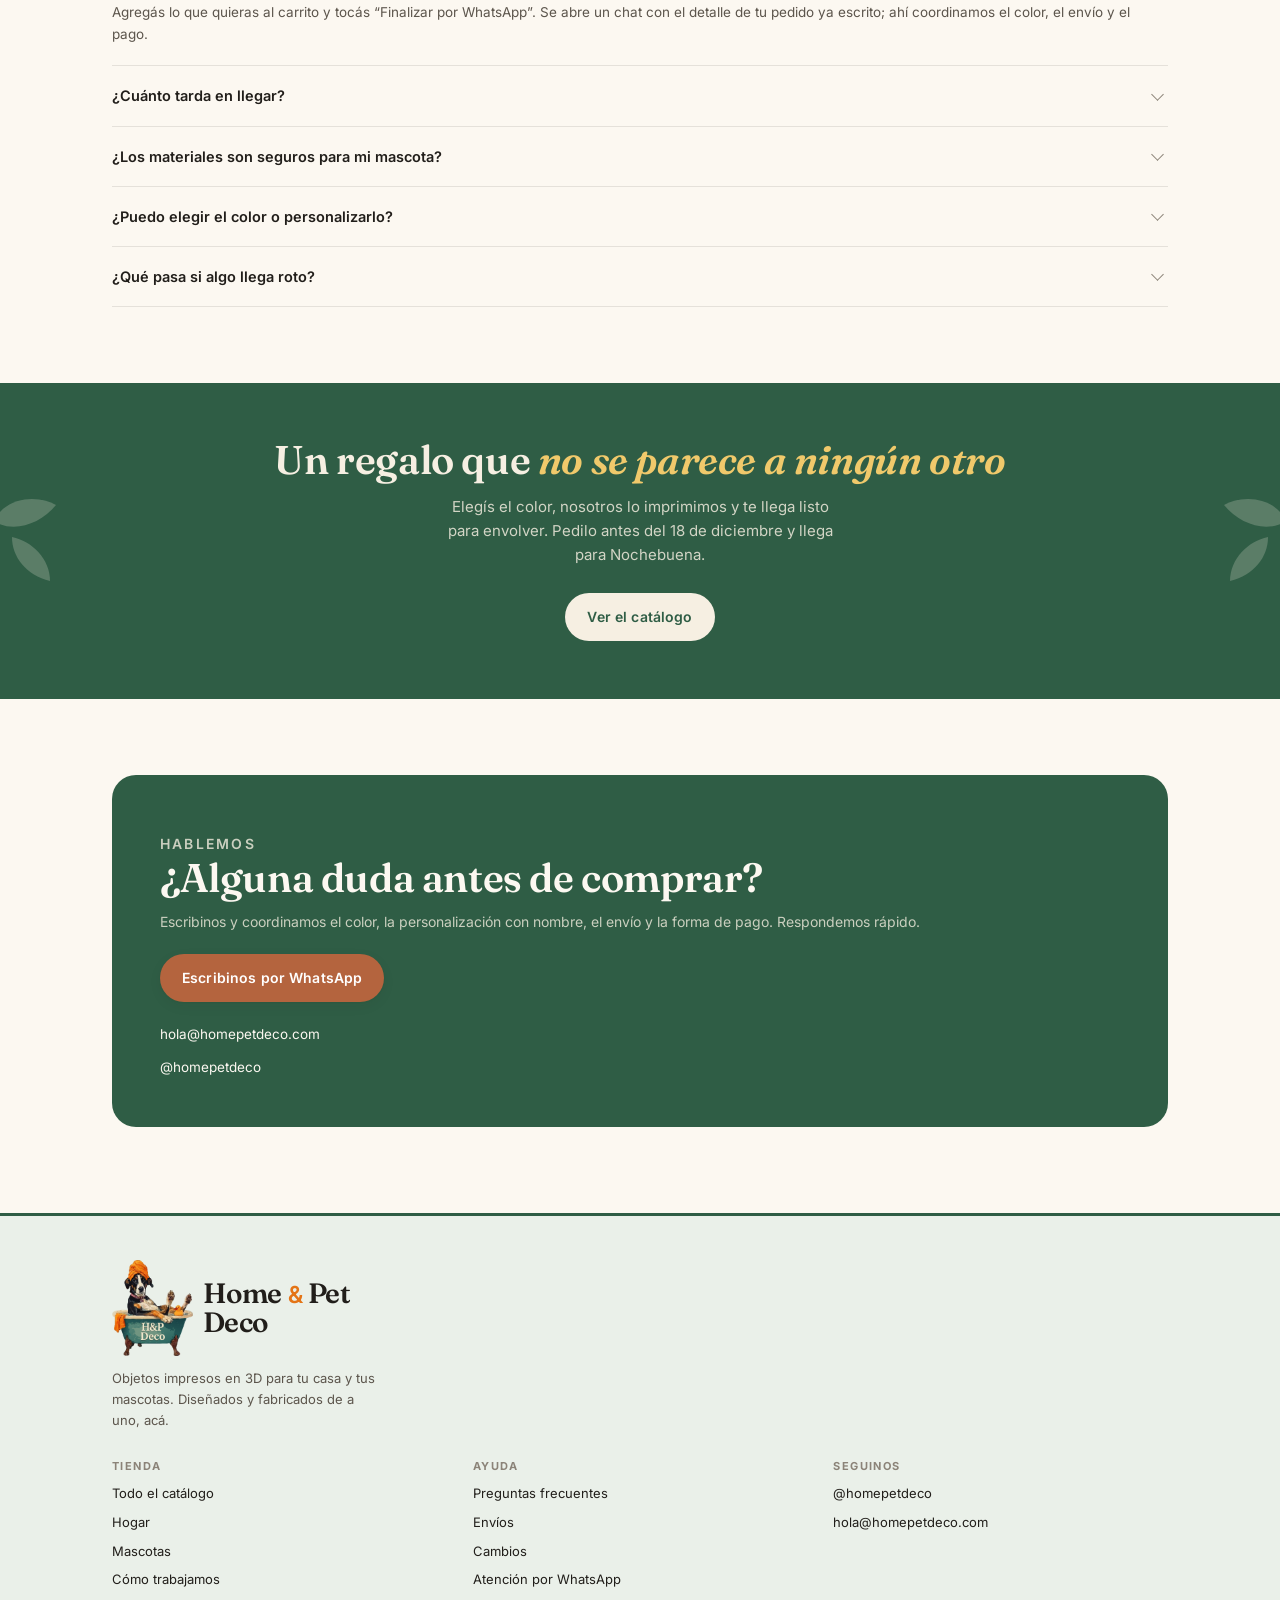
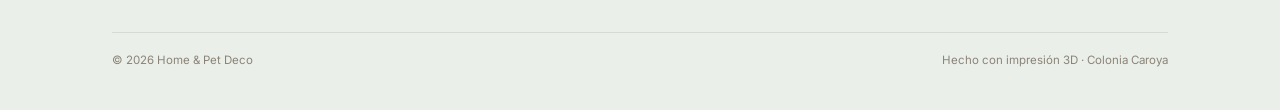
==== commit 48128dc0: "Reforzar el tema navideño y sacar la línea de rayitas Quita la tira de guiones de colores que iba ba" ====
--- a/index.html
+++ b/index.html
@@ -216,6 +216,13 @@
     </div>
   </section>
 
+  <!-- ===== FRANJA DE REGALOS (solo se ve con el tema navideño) ===== -->
+  <section class="franja-navidad">
+    <h2>Un regalo que <em>no se parece a ningún otro</em></h2>
+    <p>Elegís el color, nosotros lo imprimimos y te llega listo para envolver. Pedilo antes del 18 de diciembre y llega para Nochebuena.</p>
+    <a class="btn" href="catalogo.html">Ver el catálogo</a>
+  </section>
+
   <!-- ================= CONTACTO ================= -->
   <section class="section" id="contacto">
     <div class="wrap">
--- a/assets/css/navidad.css
+++ b/assets/css/navidad.css
@@ -41,18 +41,7 @@
   letter-spacing: .01em;
   line-height: 1.4;
 }
-[data-tema="navidad"] .anuncio b { color: var(--dorado); font-weight: 700; }
-[data-tema="navidad"] .anuncio::after {
-  content: "";
-  position: absolute; left: 0; right: 0; bottom: 0; height: 3px;
-  background: repeating-linear-gradient(
-    90deg,
-    var(--dorado) 0 10px,
-    var(--rojo) 10px 20px,
-    #F6EFE2 20px 30px
-  );
-  opacity: .85;
-}
+[data-tema="navidad"] .anuncio b { color: #F0C96B; font-weight: 700; }
 
 /* El encabezado deja de pegarse arriba de todo para que el
    anuncio no quede tapado al hacer scroll. */
@@ -65,21 +54,39 @@
   border-bottom: 1px solid var(--line);
   background: rgba(252,248,241,.88);
 }
+/* Guirnalda con bolitas colgando: el cable cruza de lado a lado y de él
+   cuelgan esferas alternadas. Es un SVG que se repite en horizontal. */
 [data-tema="navidad"] .header::after {
   content: "";
-  position: absolute; left: 0; right: 0; bottom: -1px; height: 2px;
-  background: repeating-linear-gradient(
-    90deg,
-    var(--pino) 0 14px,
-    var(--dorado) 14px 20px,
-    var(--rojo) 20px 26px,
-    transparent 26px 40px
-  );
-  opacity: .5;
-}
-
-/* ============================================================
-   Hero: rama de pino en una esquina de la foto
+  position: absolute; left: 0; right: 0; bottom: -26px; height: 28px;
+  pointer-events: none;
+  background: url("data:image/svg+xml;utf8,\
+<svg xmlns='http://www.w3.org/2000/svg' viewBox='0 0 120 28' width='120' height='28'>\
+<path d='M0 3Q30 13 60 3T120 3' fill='none' stroke='%232F5D45' stroke-width='2.5'/>\
+<g stroke='%232F5D45' stroke-width='1.6'>\
+<path d='M30 9v4'/><path d='M60 3v4'/><path d='M90 9v4'/>\
+</g>\
+<circle cx='30' cy='18' r='5.5' fill='%23A8322B'/>\
+<circle cx='60' cy='12' r='5' fill='%23C9A227'/>\
+<circle cx='90' cy='18' r='5.5' fill='%232F5D45'/>\
+<circle cx='28.2' cy='16.2' r='1.5' fill='%23FFFFFF' opacity='.5'/>\
+<circle cx='58.4' cy='10.4' r='1.4' fill='%23FFFFFF' opacity='.5'/>\
+<circle cx='88.2' cy='16.2' r='1.5' fill='%23FFFFFF' opacity='.45'/>\
+</svg>") repeat-x center top;
+}
+
+/* La guirnalda cuelga por fuera del encabezado: hay que dejarle lugar
+   para que no tape el contenido de abajo. */
+[data-tema="navidad"] .header { overflow: visible; }
+[data-tema="navidad"] .hero { padding-top: 46px; }
+[data-tema="navidad"] main > .wrap:first-child,
+[data-tema="navidad"] main.pd > .wrap:first-child { padding-top: 46px; }
+
+/* ============================================================
+   Hero: acebo en una esquina de la foto
+   Dos hojas y tres bayas. Se eligió acebo y no una rama de pino
+   porque con formas llenas se lee claro a tamaño chico; el pino,
+   dibujado con líneas, se empastaba.
    ============================================================ */
 [data-tema="navidad"] .hero__art { position: relative; }
 [data-tema="navidad"] .hero__art::before {
@@ -89,14 +96,17 @@
   width: 132px; height: 132px;
   background: url("data:image/svg+xml;utf8,\
 <svg xmlns='http://www.w3.org/2000/svg' viewBox='0 0 120 120'>\
-<g fill='none' stroke='%232F5D45' stroke-width='5' stroke-linecap='round'>\
-<path d='M6 10c26 6 48 24 62 48'/>\
-<path d='M14 8c2 12 0 22-6 30M30 18c4 11 4 21 0 30M48 34c5 10 6 20 4 29M62 54c7 7 11 15 13 24'/>\
-<path d='M8 16c12 1 22 5 29 11M20 30c12 2 21 7 28 14M36 48c11 4 19 10 24 18'/>\
-</g>\
-<circle cx='74' cy='70' r='8' fill='%23A8322B'/>\
-<circle cx='88' cy='58' r='6' fill='%23C9A227'/>\
-<circle cx='62' cy='84' r='5' fill='%23A8322B'/>\
+<g fill='%232F5D45'>\
+<path d='M12 40C22 18 52 12 74 24 58 44 30 52 12 40Z'/>\
+<path d='M30 56C50 60 68 78 68 100 44 94 30 76 30 56Z'/>\
+</g>\
+<g fill='none' stroke='%23F6EFE2' stroke-width='2.4' stroke-linecap='round' opacity='.65'>\
+<path d='M18 38C34 28 56 24 70 26'/>\
+<path d='M36 60C48 70 60 84 64 96'/>\
+</g>\
+<circle cx='78' cy='52' r='8' fill='%23A8322B'/>\
+<circle cx='95' cy='45' r='6' fill='%23A8322B'/>\
+<circle cx='88' cy='65' r='6.5' fill='%23C9A227'/>\
 </svg>") no-repeat center / contain;
   pointer-events: none;
   filter: drop-shadow(0 2px 4px rgba(33,30,26,.14));
@@ -106,19 +116,132 @@
 }
 
 /* ============================================================
+   Marco de luces alrededor de la foto de portada
+   ============================================================ */
+[data-tema="navidad"] .hero__art img {
+  box-shadow:
+    0 0 0 6px #FCF8F1,
+    0 0 0 9px var(--pino),
+    var(--shadow-m);
+}
+[data-tema="navidad"] .hero__art::after {
+  content: "";
+  position: absolute; z-index: 2;
+  left: -10px; right: -10px; bottom: -14px; height: 24px;
+  pointer-events: none;
+  background: url("data:image/svg+xml;utf8,\
+<svg xmlns='http://www.w3.org/2000/svg' viewBox='0 0 100 24' width='100' height='24'>\
+<path d='M0 4Q25 14 50 4T100 4' fill='none' stroke='%232F5D45' stroke-width='2'/>\
+<circle cx='25' cy='15' r='4.5' fill='%23C9A227'/>\
+<circle cx='50' cy='6' r='4' fill='%23A8322B'/>\
+<circle cx='75' cy='15' r='4.5' fill='%23A8322B'/>\
+</svg>") repeat-x center / 100px 24px;
+}
+
+/* ============================================================
+   Franja de regalos
+   Bloque propio del tema: oculto cuando el tema está apagado.
+   ============================================================ */
+.franja-navidad { display: none; }
+
+[data-tema="navidad"] .franja-navidad {
+  display: block;
+  position: relative;
+  overflow: hidden;
+  background: var(--pino);
+  color: #F6EFE2;
+  text-align: center;
+  padding: 54px var(--pad) 58px;
+}
+[data-tema="navidad"] .franja-navidad h2 {
+  color: #F6EFE2;
+  font-size: clamp(26px, 6.5vw, 40px);
+  margin-bottom: 12px;
+}
+[data-tema="navidad"] .franja-navidad h2 em {
+  font-style: italic;
+  color: #F0C96B;
+}
+[data-tema="navidad"] .franja-navidad p {
+  color: rgba(246,239,226,.82);
+  max-width: 44ch;
+  margin: 0 auto 26px;
+  font-size: 15px;
+}
+[data-tema="navidad"] .franja-navidad .btn {
+  background: #F6EFE2;
+  color: var(--pino);
+}
+[data-tema="navidad"] .franja-navidad .btn:hover { background: #FFFFFF; }
+
+/* Acebo a los costados, fuera del texto */
+[data-tema="navidad"] .franja-navidad::before,
+[data-tema="navidad"] .franja-navidad::after {
+  content: "";
+  position: absolute; top: 50%;
+  width: 120px; height: 120px;
+  margin-top: -60px;
+  opacity: .22;
+  background: url("data:image/svg+xml;utf8,\
+<svg xmlns='http://www.w3.org/2000/svg' viewBox='0 0 120 120'>\
+<g fill='%23F6EFE2'>\
+<path d='M12 40C22 18 52 12 74 24 58 44 30 52 12 40Z'/>\
+<path d='M30 56C50 60 68 78 68 100 44 94 30 76 30 56Z'/>\
+</g></svg>") no-repeat center / contain;
+}
+[data-tema="navidad"] .franja-navidad::before { left: -18px; }
+[data-tema="navidad"] .franja-navidad::after  { right: -18px; transform: scaleX(-1); }
+
+/* ============================================================
+   Superficies grandes
+   Son las que de verdad hacen que el sitio se vea navideño: los
+   detalles chicos solos no alcanzan.
+   ============================================================ */
+
+/* El botón principal pasa de negro a verde pino */
+[data-tema="navidad"] .btn--primary { background: var(--pino); color: #F6EFE2; }
+[data-tema="navidad"] .btn--primary:hover { background: #244936; }
+
+/* Las manchas difusas del fondo del hero, en rojo y verde */
+[data-tema="navidad"] .hero__blob--a { background: #D9A48F; opacity: .45; }
+[data-tema="navidad"] .hero__blob--b { background: #8FB09A; opacity: .5; }
+
+/* Las dos tarjetas de categoría: son grandes y están arriba de todo */
+[data-tema="navidad"] .cat--home { background: linear-gradient(150deg, #E9D5CF, #D9B5AC); }
+[data-tema="navidad"] .cat--pet  { background: linear-gradient(150deg, #CFE0D2, #A8C6B2); }
+
+/* La franja de destacados toma un verde muy suave */
+[data-tema="navidad"] .section--tint { background: #EAF0E9; }
+
+/* El testimonio, sobre ese verde, necesita separarse */
+[data-tema="navidad"] .quote { border: 1px solid rgba(47,93,69,.14); }
+
+/* ============================================================
    Detalles de catálogo
    ============================================================ */
 
 /* La etiqueta de oferta pasa a rojo navideño */
 [data-tema="navidad"] .card__tag--clay { background: var(--rojo); }
 
-/* Un destello dorado en la esquina de las tarjetas destacadas */
+/* Un moño en la esquina de cada producto: chico, dentro de la tarjeta
+   y del lado derecho, para no pisar la etiqueta de "Best seller" u
+   "Oferta", que va a la izquierda. */
 [data-tema="navidad"] .card__media::after {
   content: "";
-  position: absolute; top: 0; right: 0;
-  width: 54px; height: 54px;
-  background: linear-gradient(225deg, rgba(201,162,39,.30), transparent 62%);
-  pointer-events: none;
+  position: absolute; top: 7px; right: 7px;
+  width: 38px; height: 38px;
+  pointer-events: none;
+  filter: drop-shadow(0 1px 2px rgba(33,30,26,.2));
+  background: url("data:image/svg+xml;utf8,\
+<svg xmlns='http://www.w3.org/2000/svg' viewBox='0 0 40 40'>\
+<g fill='%23A8322B'>\
+<path d='M18 20 10 36l9-9Z'/>\
+<path d='M22 20 30 36l-9-9Z'/>\
+<path d='M20 17C11 7 3 13 6 20 9 27 16 24 20 17Z'/>\
+<path d='M20 17C29 7 37 13 34 20 31 27 24 24 20 17Z'/>\
+</g>\
+<circle cx='20' cy='18' r='4.6' fill='%23C9A227'/>\
+</svg>") no-repeat center / contain;
 }
 
 /* Los títulos de sección llevan una estrellita */
@@ -136,8 +259,9 @@
 
 /* ============================================================
    Nieve
-   Tres capas de puntos que bajan despacio. Se mantienen muy
-   tenues: tienen que leerse como textura, no como adorno.
+   Tres capas de copos que bajan a distinta velocidad. Van en un
+   gris azulado y no en blanco: sobre el fondo crema del sitio,
+   el blanco puro es invisible.
    ============================================================ */
 .nieve { display: none; }
 
@@ -148,40 +272,60 @@
   overflow: hidden;
 }
 [data-tema="navidad"] .nieve span {
-  position: absolute; top: -10%;
-  width: 100%; height: 120%;
+  position: absolute; top: -40%;
+  width: 100%; height: 180%;
   background-repeat: repeat;
-  opacity: .5;
-}
+}
+/* Copos con forma reconocible, pero sueltos: cada baldosa del patrón
+   es grande y lleva solo dos copos chicos, para que caigan dispersos
+   y no formen una trama tapando el contenido. */
 [data-tema="navidad"] .nieve span:nth-child(1) {
-  background-image:
-    radial-gradient(2.5px 2.5px at 20% 12%, rgba(255,255,255,.95), transparent),
-    radial-gradient(2px 2px at 68% 38%, rgba(255,255,255,.9), transparent),
-    radial-gradient(2.5px 2.5px at 43% 72%, rgba(255,255,255,.9), transparent);
-  background-size: 420px 420px;
-  animation: nevar 19s linear infinite;
+  background-image: url("data:image/svg+xml;utf8,\
+<svg xmlns='http://www.w3.org/2000/svg' viewBox='0 0 300 300' width='300' height='300'>\
+<g stroke='%23FFFFFF' stroke-width='2' stroke-linecap='round' fill='none'>\
+<g transform='translate(58 44)'>\
+<path d='M0-11V11M-9.5-5.5 9.5 5.5M9.5-5.5-9.5 5.5'/>\
+<path d='M0-6l-3.2-3.2M0-6l3.2-3.2M0 6l-3.2 3.2M0 6l3.2 3.2'/>\
+</g>\
+<g transform='translate(206 182)'>\
+<path d='M0-13V13M-11-6.5 11 6.5M11-6.5-11 6.5'/>\
+<path d='M0-7l-3.6-3.6M0-7l3.6-3.6M0 7l-3.6 3.6M0 7l3.6 3.6'/>\
+</g>\
+</g></svg>");
+  background-size: 300px 300px;
+  animation: nevar 15s linear infinite;
+  filter: drop-shadow(0 1px 2px rgba(47,93,69,.4));
+  opacity: .85;
 }
 [data-tema="navidad"] .nieve span:nth-child(2) {
-  background-image:
-    radial-gradient(1.8px 1.8px at 78% 22%, rgba(255,255,255,.85), transparent),
-    radial-gradient(1.5px 1.5px at 12% 58%, rgba(255,255,255,.8), transparent),
-    radial-gradient(2px 2px at 55% 88%, rgba(255,255,255,.85), transparent);
-  background-size: 300px 300px;
-  animation: nevar 27s linear infinite;
-  opacity: .4;
+  background-image: url("data:image/svg+xml;utf8,\
+<svg xmlns='http://www.w3.org/2000/svg' viewBox='0 0 240 240' width='240' height='240'>\
+<g stroke='%23FFFFFF' stroke-width='1.8' stroke-linecap='round' fill='none'>\
+<g transform='translate(176 58)'>\
+<path d='M0-9V9M-7.8-4.5 7.8 4.5M7.8-4.5-7.8 4.5'/>\
+</g>\
+<g transform='translate(62 168)'>\
+<path d='M0-8V8M-7-4 7 4M7-4-7 4'/>\
+</g>\
+</g></svg>");
+  background-size: 240px 240px;
+  animation: nevar 23s linear infinite;
+  filter: drop-shadow(0 1px 2px rgba(47,93,69,.35));
+  opacity: .7;
 }
 [data-tema="navidad"] .nieve span:nth-child(3) {
   background-image:
-    radial-gradient(1.2px 1.2px at 35% 30%, rgba(255,255,255,.75), transparent),
-    radial-gradient(1.2px 1.2px at 88% 66%, rgba(255,255,255,.7), transparent);
-  background-size: 220px 220px;
-  animation: nevar 36s linear infinite;
-  opacity: .32;
+    radial-gradient(2.5px 2.5px at 32% 26%, #FFFFFF, transparent 70%),
+    radial-gradient(2.5px 2.5px at 85% 62%, #FFFFFF, transparent 70%);
+  background-size: 200px 200px;
+  animation: nevar 32s linear infinite;
+  filter: drop-shadow(0 1px 1px rgba(47,93,69,.3));
+  opacity: .6;
 }
 
 @keyframes nevar {
-  from { transform: translateY(-20%); }
-  to   { transform: translateY(20%); }
+  from { transform: translateY(-22%); }
+  to   { transform: translateY(22%); }
 }
 
 /* Que no moleste a quien tiene las animaciones desactivadas */
@@ -199,17 +343,4 @@
 /* ============================================================
    Pie
    ============================================================ */
-[data-tema="navidad"] .footer { background: var(--cream-2); }
-[data-tema="navidad"] .footer::before {
-  content: "";
-  display: block;
-  height: 3px;
-  margin-bottom: 40px;
-  background: repeating-linear-gradient(
-    90deg,
-    var(--pino) 0 16px,
-    var(--dorado) 16px 24px,
-    var(--rojo) 24px 32px
-  );
-  opacity: .55;
-}
+[data-tema="navidad"] .footer { background: #EAF0E9; border-top: 3px solid var(--pino); }
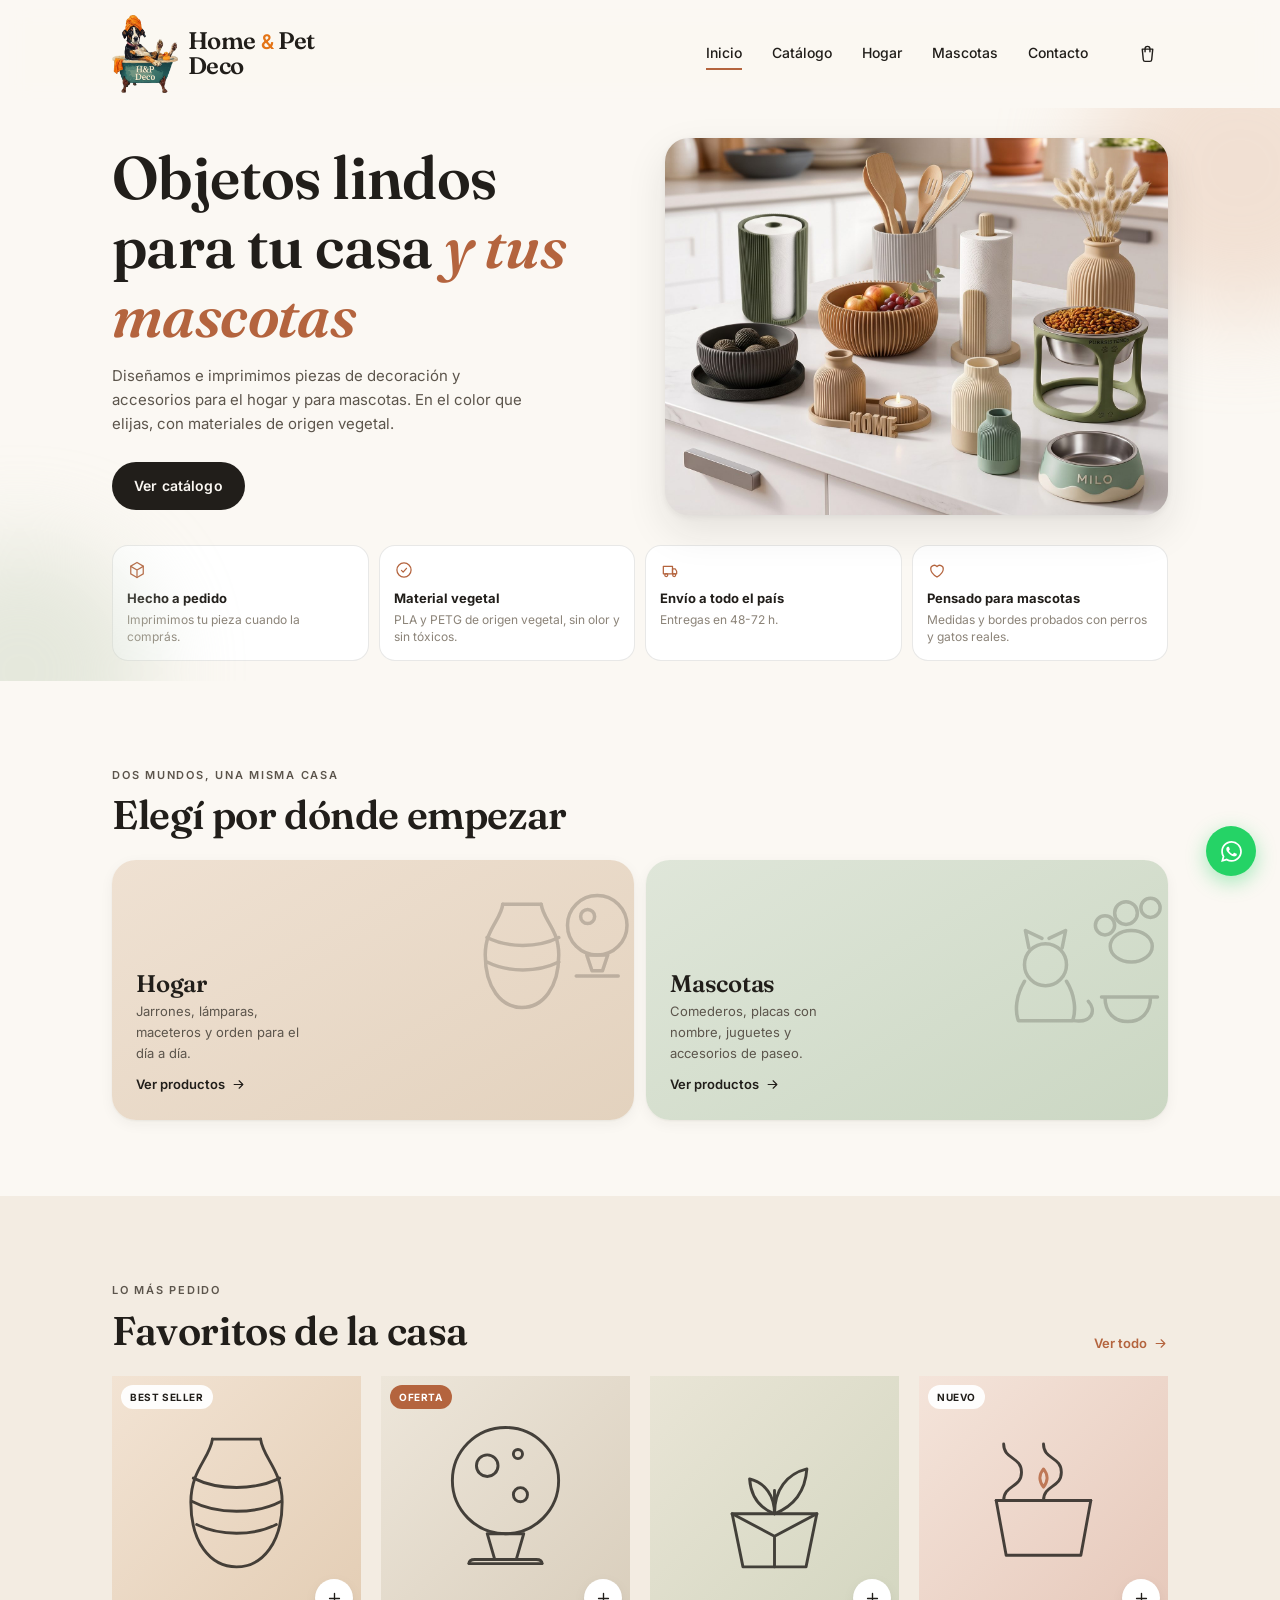
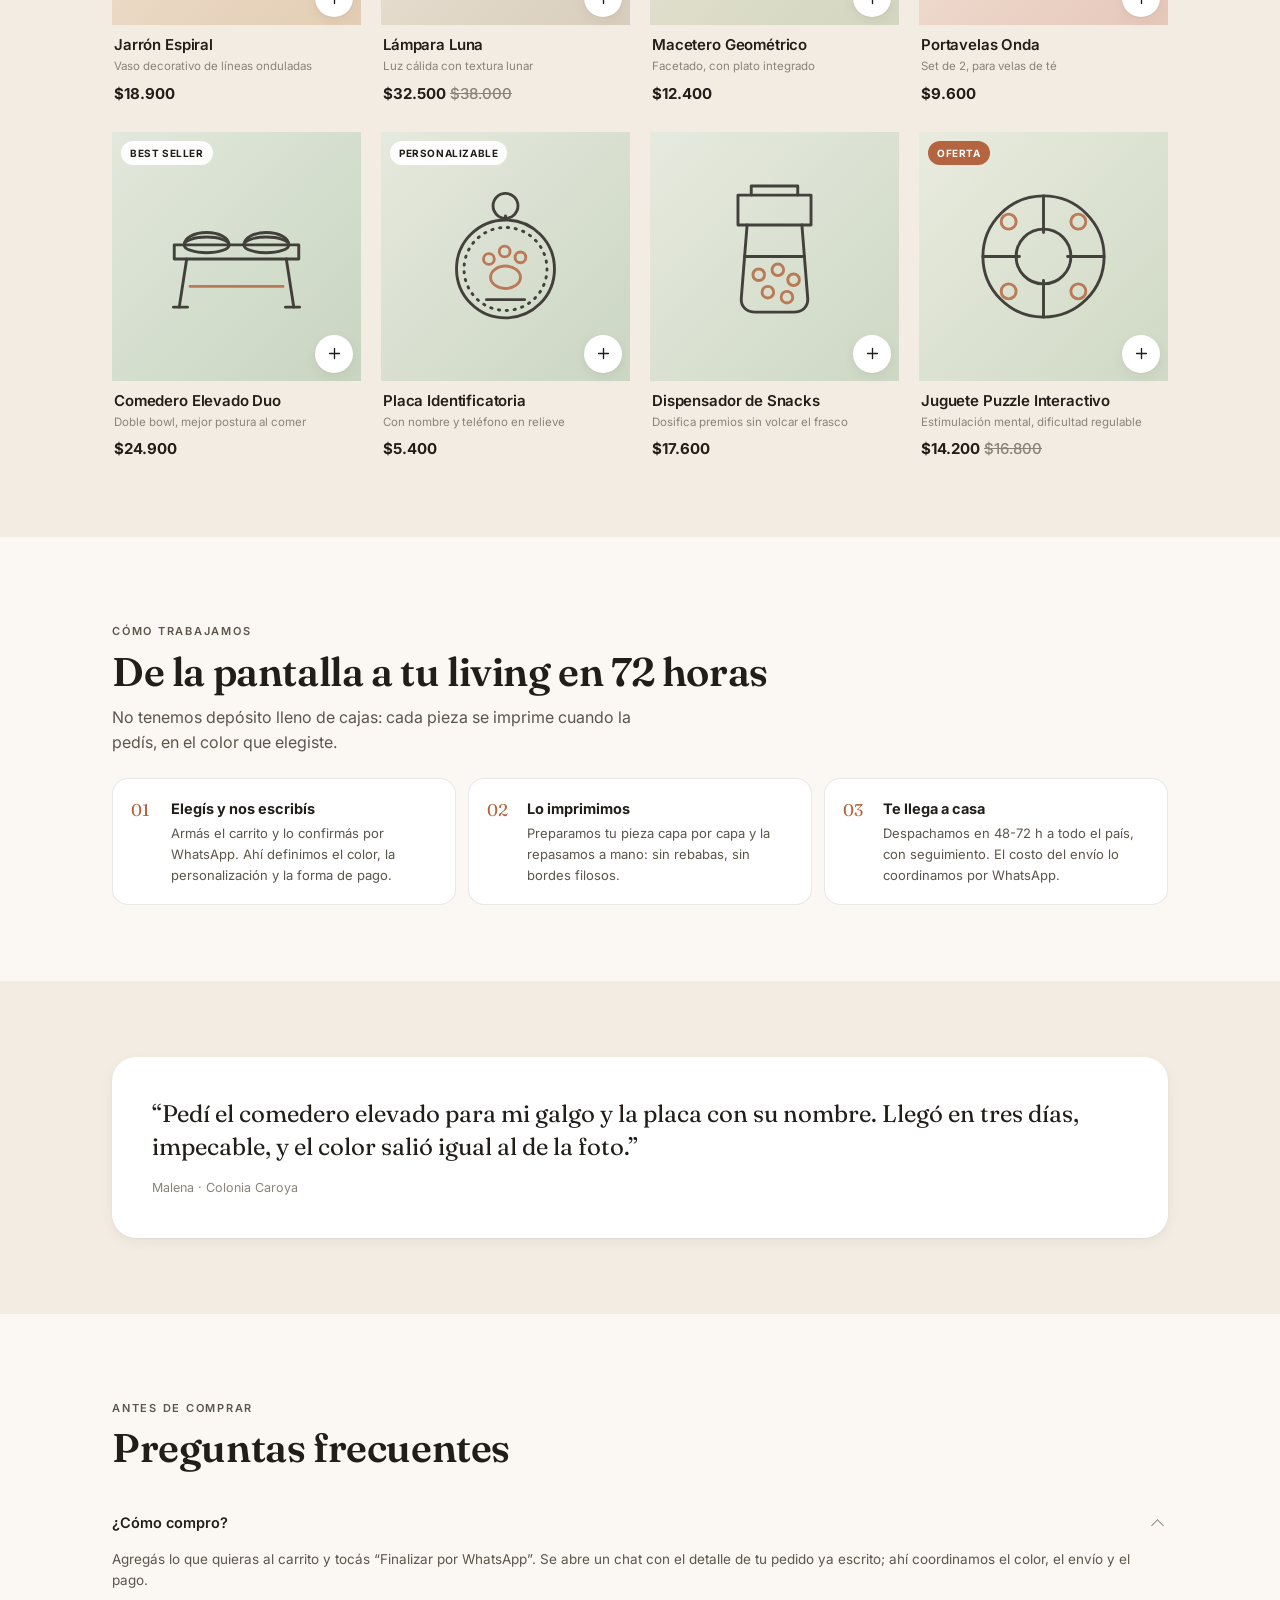
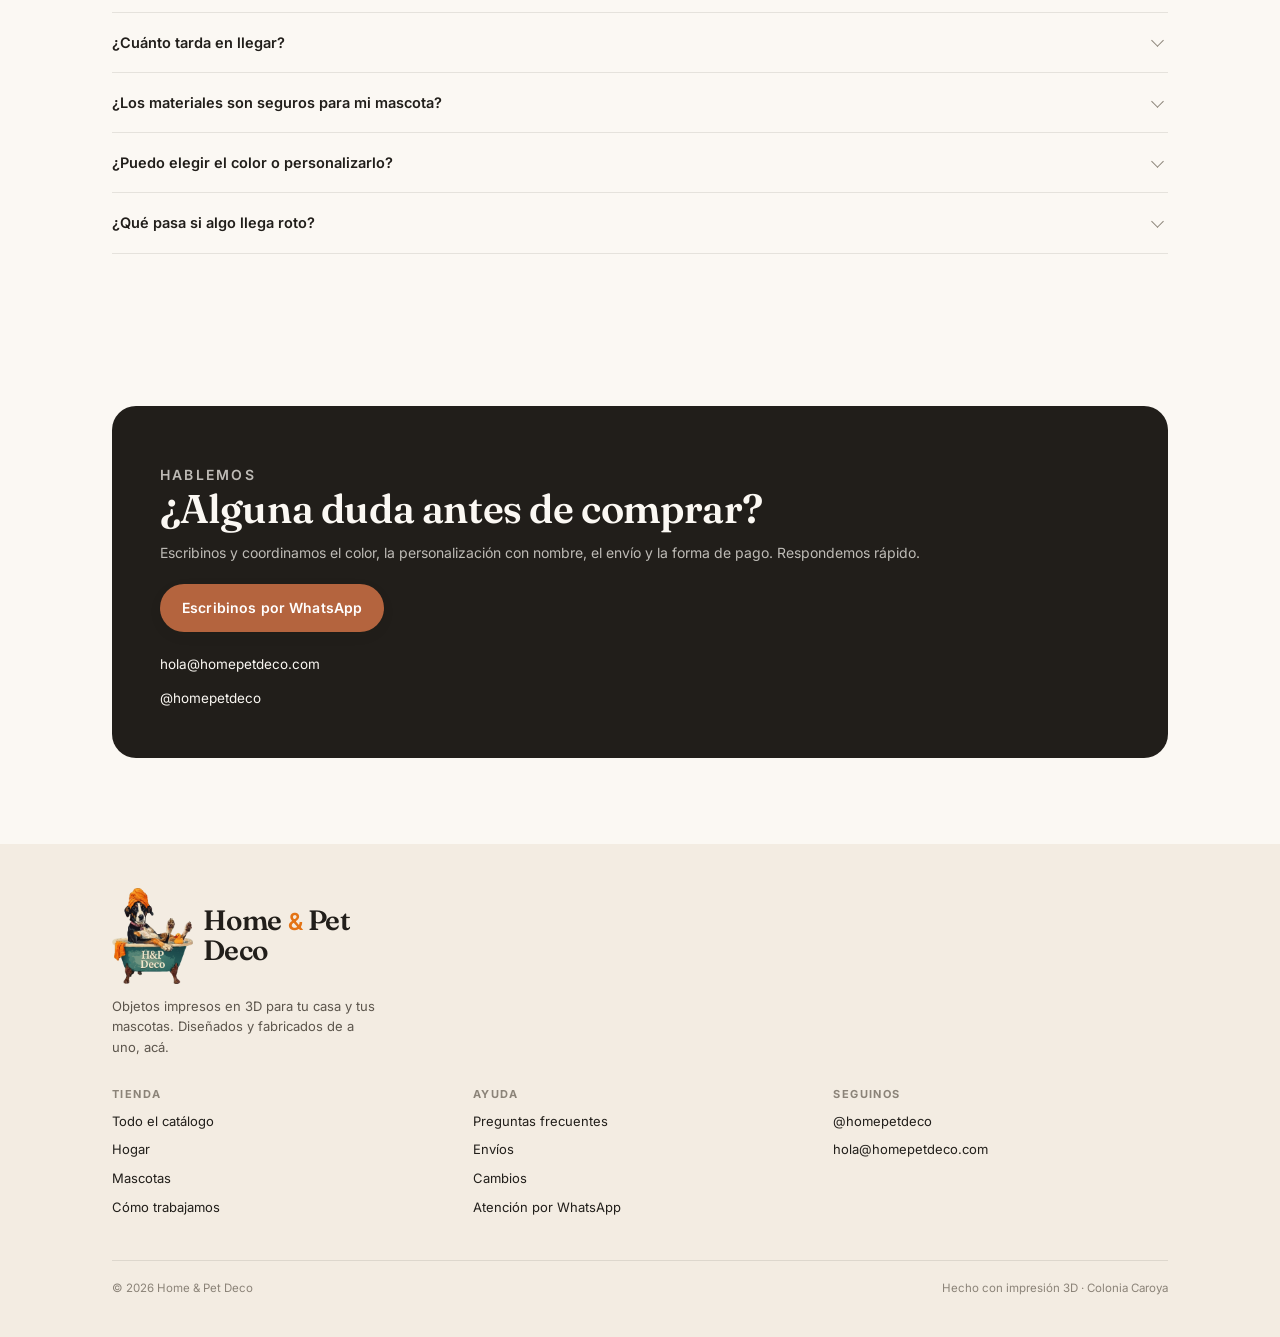
==== commit a005001e: "Apagar el tema navideño Saca de las tres páginas el atributo data-tema="navidad", el enlace a navida" ====
--- a/index.html
+++ b/index.html
@@ -1,6 +1,5 @@
 <!DOCTYPE html>
-<!-- Para volver al diseño de siempre: borrar data-tema="navidad" de la línea de abajo -->
-<html lang="es" data-tema="navidad">
+<html lang="es">
 <head>
 <meta charset="utf-8">
 <meta name="viewport" content="width=device-width, initial-scale=1, viewport-fit=cover">
@@ -20,13 +19,9 @@
 <link rel="preconnect" href="https://fonts.googleapis.com">
 <link rel="preconnect" href="https://fonts.gstatic.com" crossorigin>
 <link href="https://fonts.googleapis.com/css2?family=Fraunces:ital,opsz,wght@0,9..144,500;0,9..144,600;1,9..144,500&family=Inter:wght@400;500;600;700&display=swap" rel="stylesheet">
-<link rel="stylesheet" href="assets/css/styles.css?v=20261020">
-<link rel="stylesheet" href="assets/css/navidad.css?v=20261020">
+<link rel="stylesheet" href="assets/css/styles.css?v=20261021">
 </head>
 <body>
-
-<div class="anuncio">Navidad en casa · Pedí hasta el <b>18 de diciembre</b> y llega antes de Nochebuena</div>
-<div class="nieve" aria-hidden="true"><span></span><span></span><span></span></div>
 
 <header class="header">
   <div class="header__inner">
@@ -214,13 +209,6 @@
         </details>
       </div>
     </div>
-  </section>
-
-  <!-- ===== FRANJA DE REGALOS (solo se ve con el tema navideño) ===== -->
-  <section class="franja-navidad">
-    <h2>Un regalo que <em>no se parece a ningún otro</em></h2>
-    <p>Elegís el color, nosotros lo imprimimos y te llega listo para envolver. Pedilo antes del 18 de diciembre y llega para Nochebuena.</p>
-    <a class="btn" href="catalogo.html">Ver el catálogo</a>
   </section>
 
   <!-- ================= CONTACTO ================= -->
@@ -316,7 +304,7 @@
   <svg viewBox="0 0 24 24" aria-hidden="true"><path d="M12.04 2C6.58 2 2.13 6.45 2.13 11.91c0 1.75.46 3.45 1.32 4.95L2 22l5.25-1.38a9.9 9.9 0 0 0 4.79 1.22h.01c5.46 0 9.91-4.45 9.91-9.91 0-2.65-1.03-5.14-2.9-7.01A9.82 9.82 0 0 0 12.04 2Zm0 18.15h-.01a8.2 8.2 0 0 1-4.19-1.15l-.3-.18-3.12.82.83-3.04-.2-.31a8.18 8.18 0 0 1-1.26-4.38c0-4.54 3.7-8.23 8.25-8.23 2.2 0 4.27.86 5.83 2.41a8.19 8.19 0 0 1 2.41 5.83c0 4.54-3.7 8.23-8.24 8.23Zm4.52-6.16c-.25-.12-1.47-.72-1.69-.81-.23-.08-.39-.12-.56.13-.16.24-.64.8-.78.97-.15.16-.29.18-.53.06-.25-.13-1.05-.39-1.99-1.23-.74-.66-1.23-1.47-1.38-1.71-.14-.25-.01-.38.11-.5.11-.11.25-.29.37-.43.13-.15.17-.25.25-.41.08-.17.04-.31-.02-.43-.06-.12-.56-1.34-.76-1.84-.2-.48-.4-.42-.56-.43h-.47c-.17 0-.43.06-.66.31-.22.25-.87.85-.87 2.07s.89 2.4 1.02 2.56c.12.17 1.75 2.67 4.23 3.74.59.26 1.05.41 1.41.52.59.19 1.13.16 1.56.1.48-.07 1.47-.6 1.67-1.18.21-.58.21-1.07.15-1.18-.06-.11-.22-.17-.47-.29Z" /></svg>
 </a>
 
-<script src="assets/js/data.js?v=20261020"></script>
-<script src="assets/js/app.js?v=20261020"></script>
+<script src="assets/js/data.js?v=20261021"></script>
+<script src="assets/js/app.js?v=20261021"></script>
 </body>
 </html>
